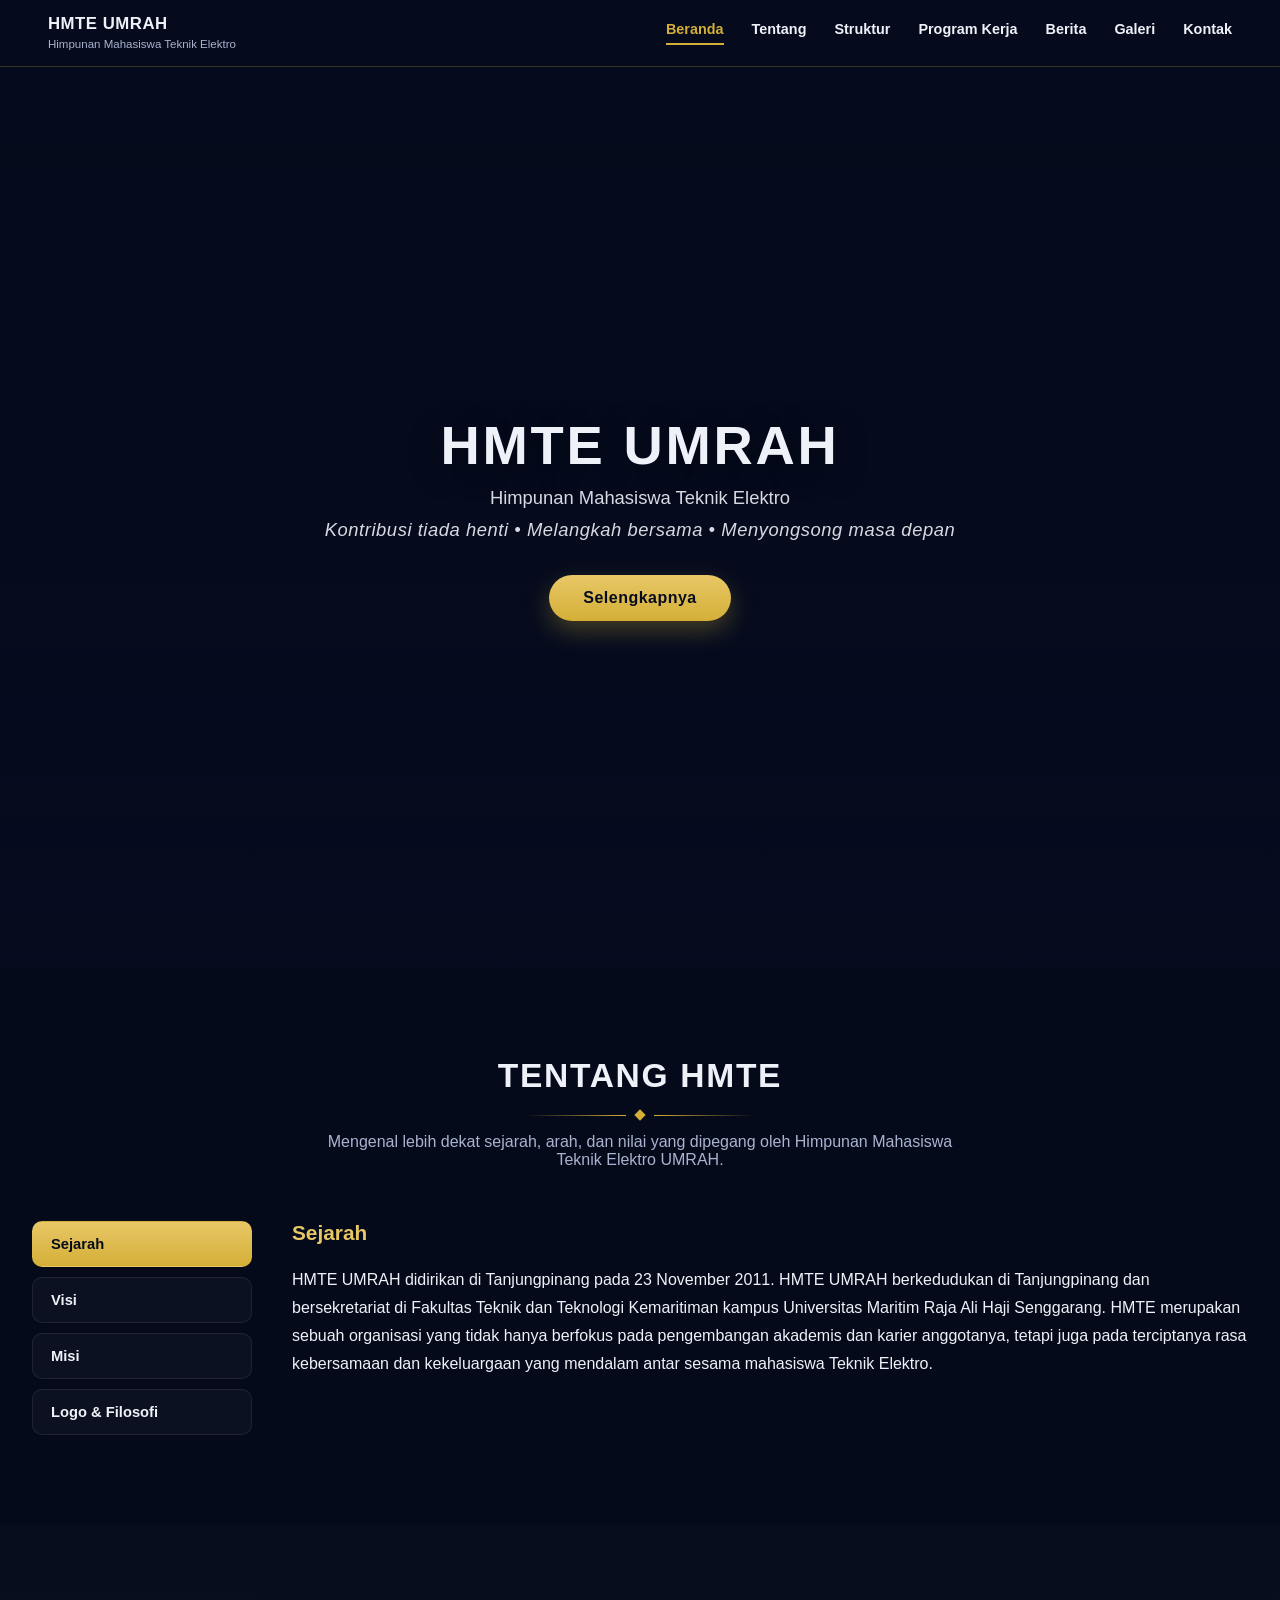
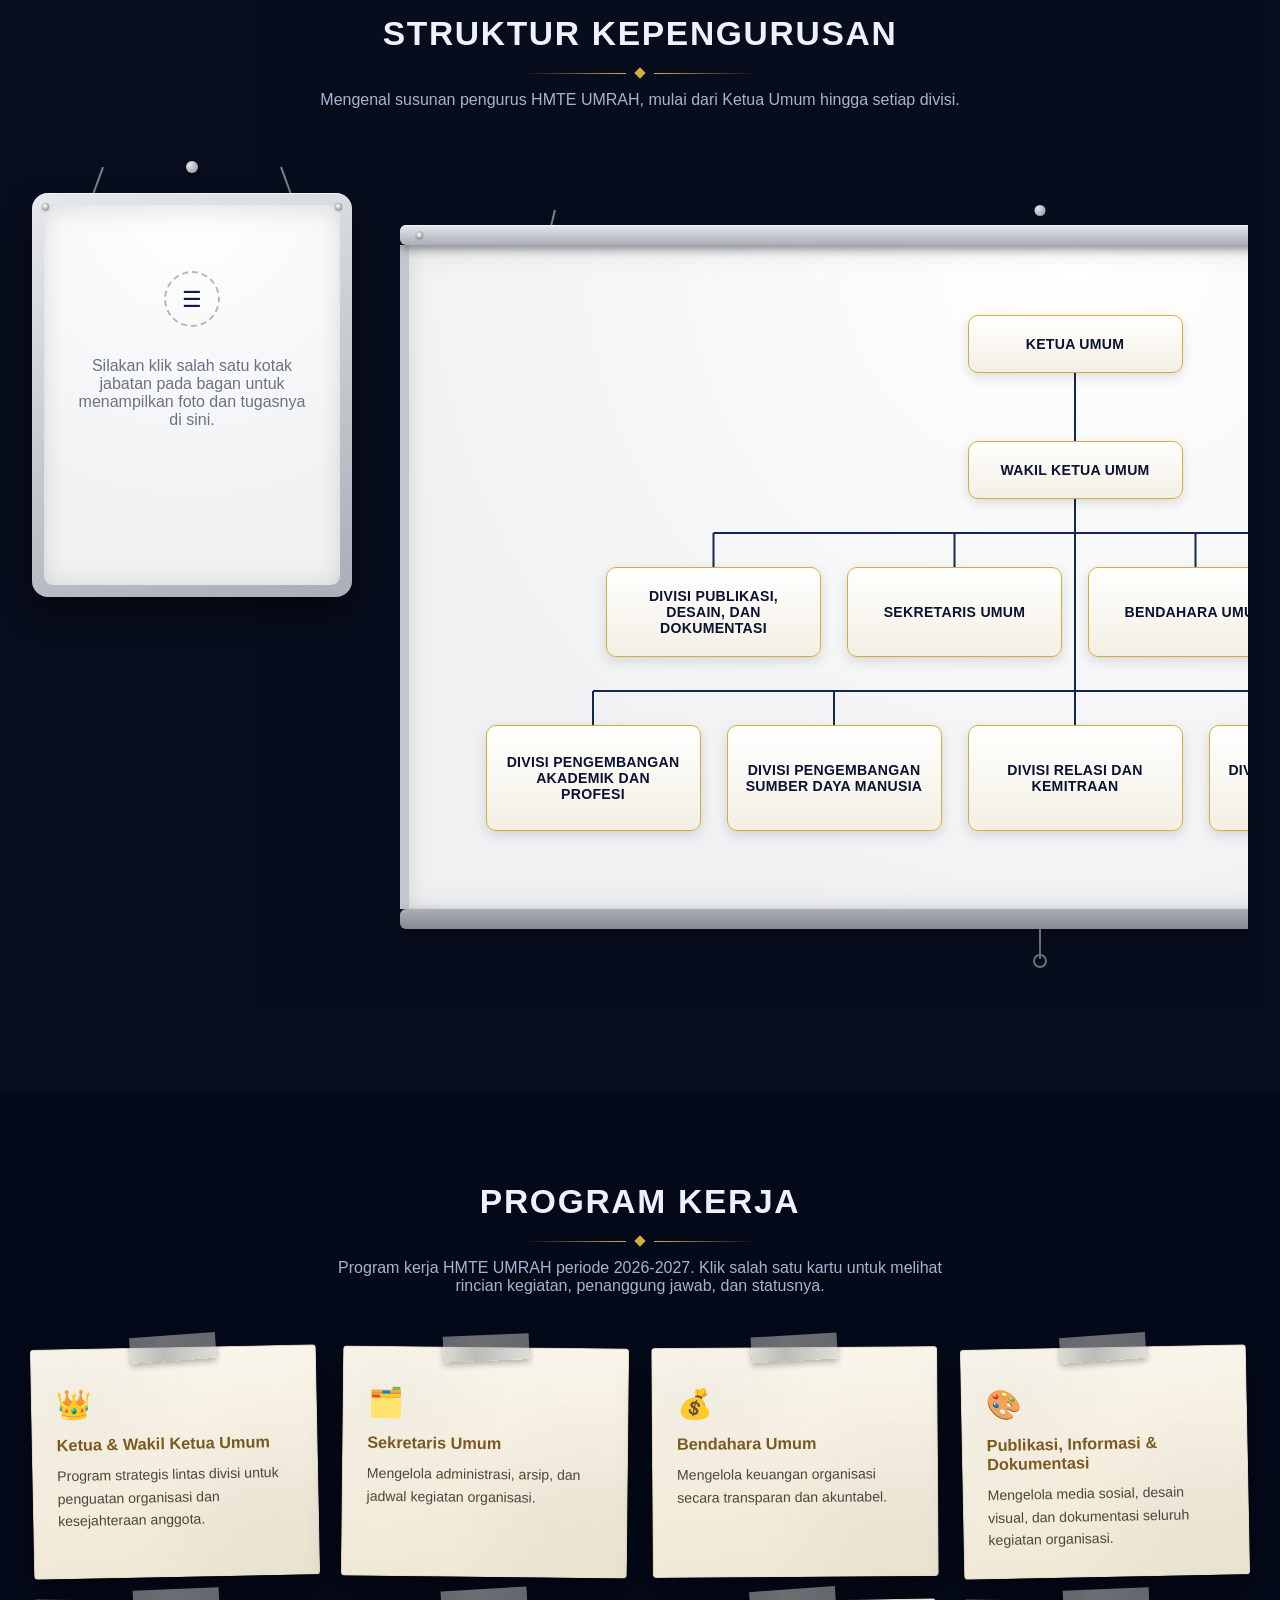
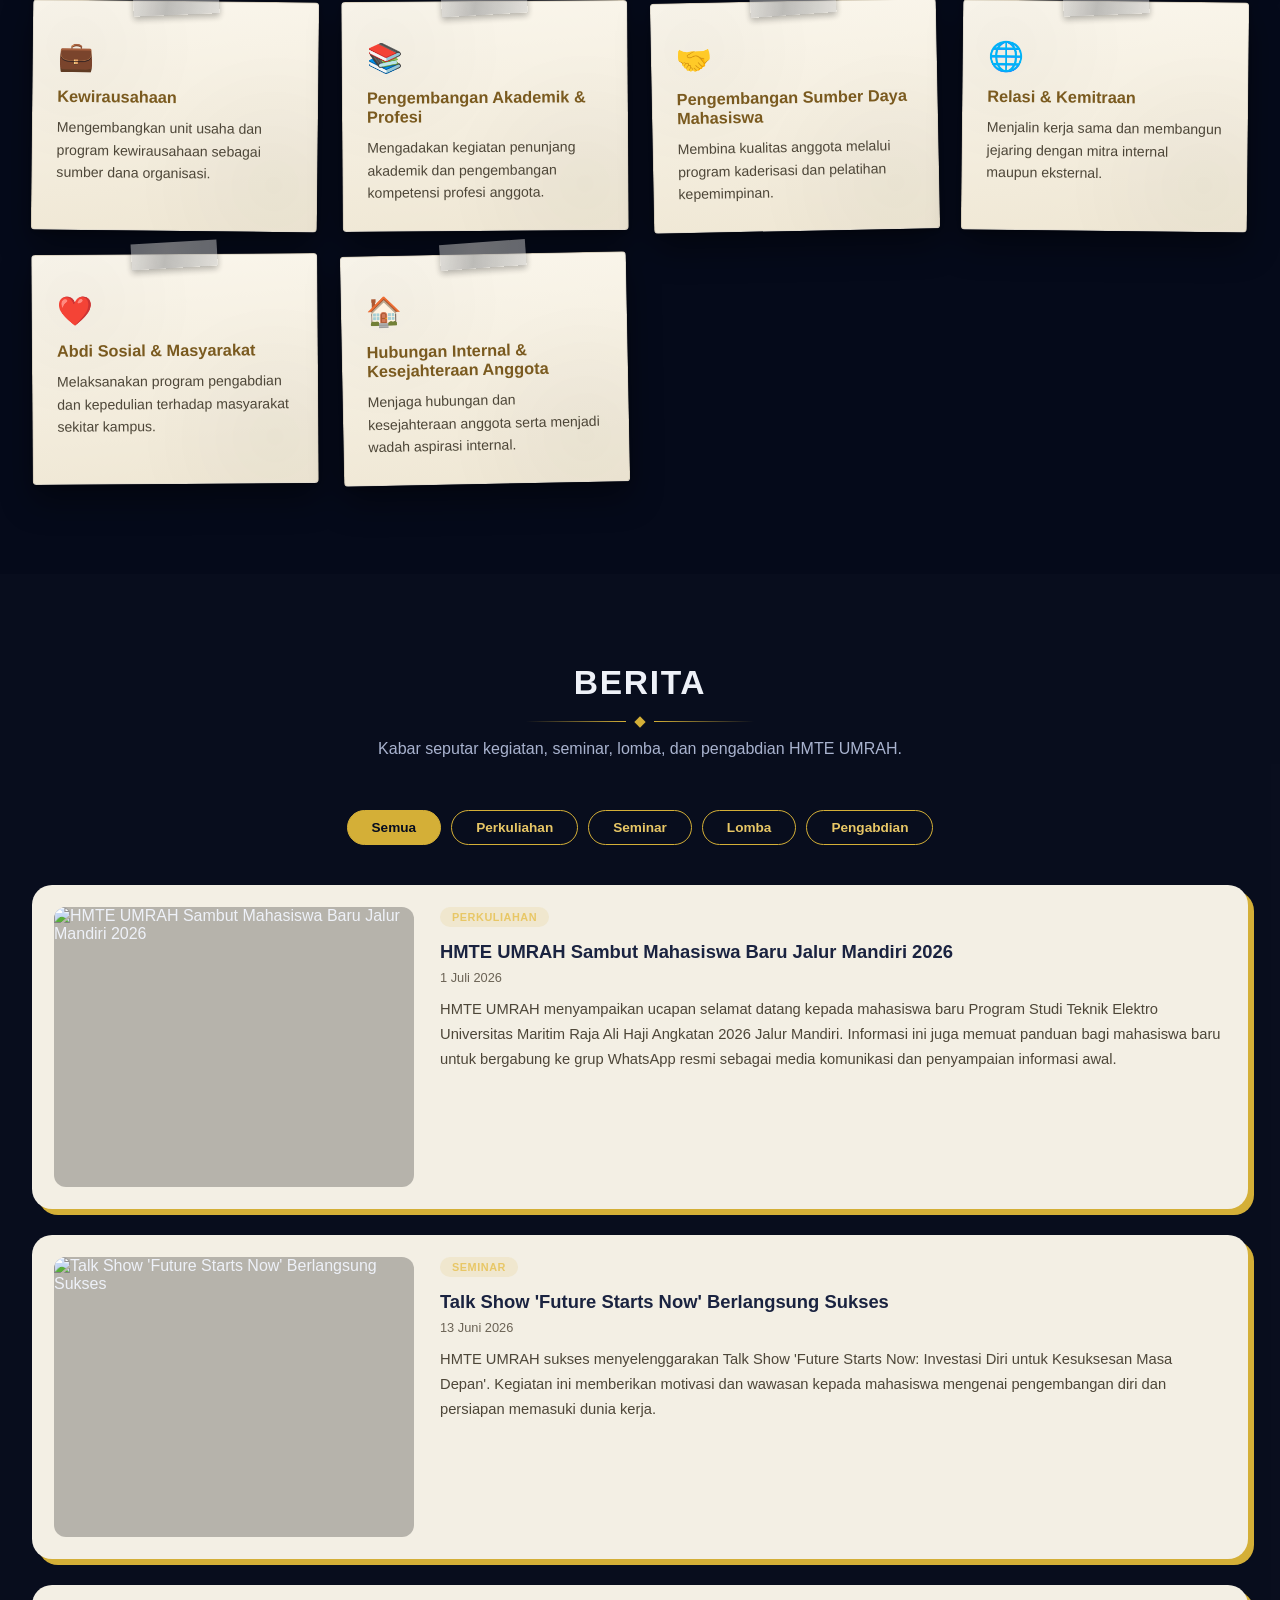
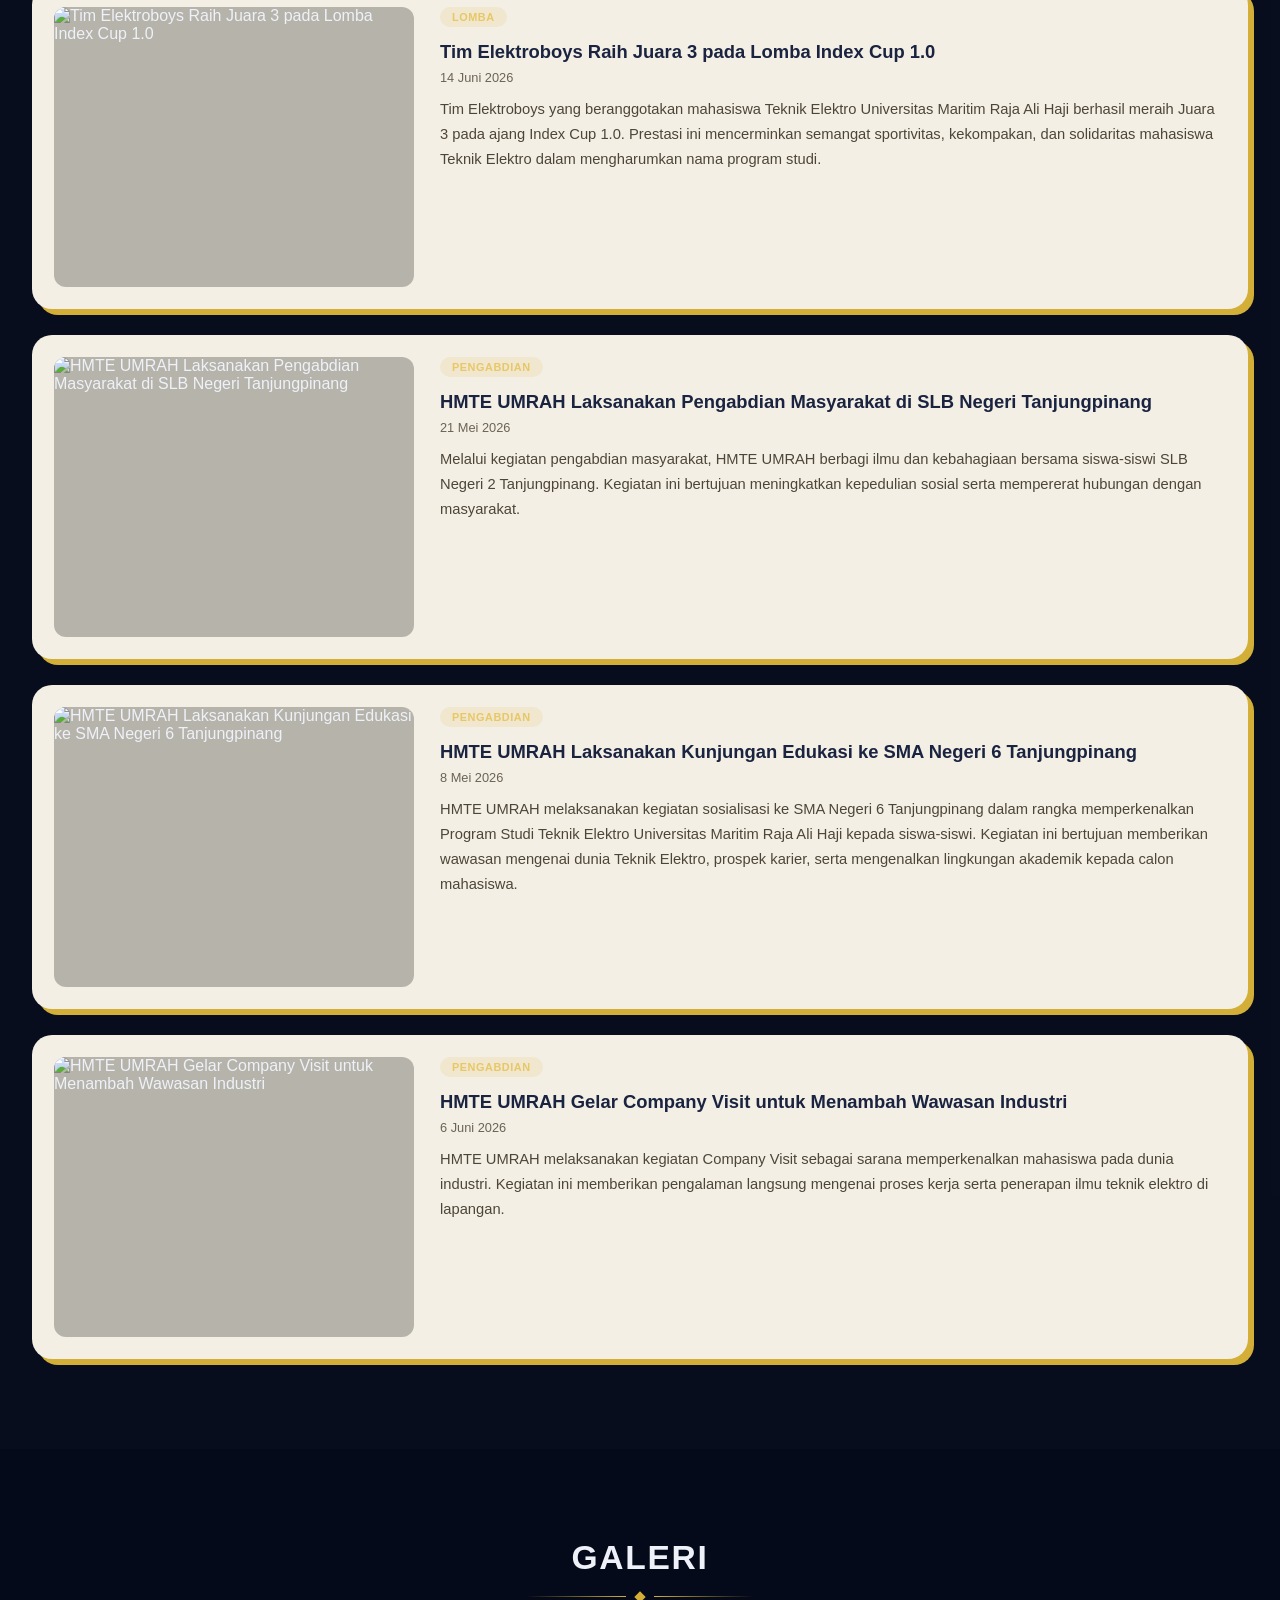
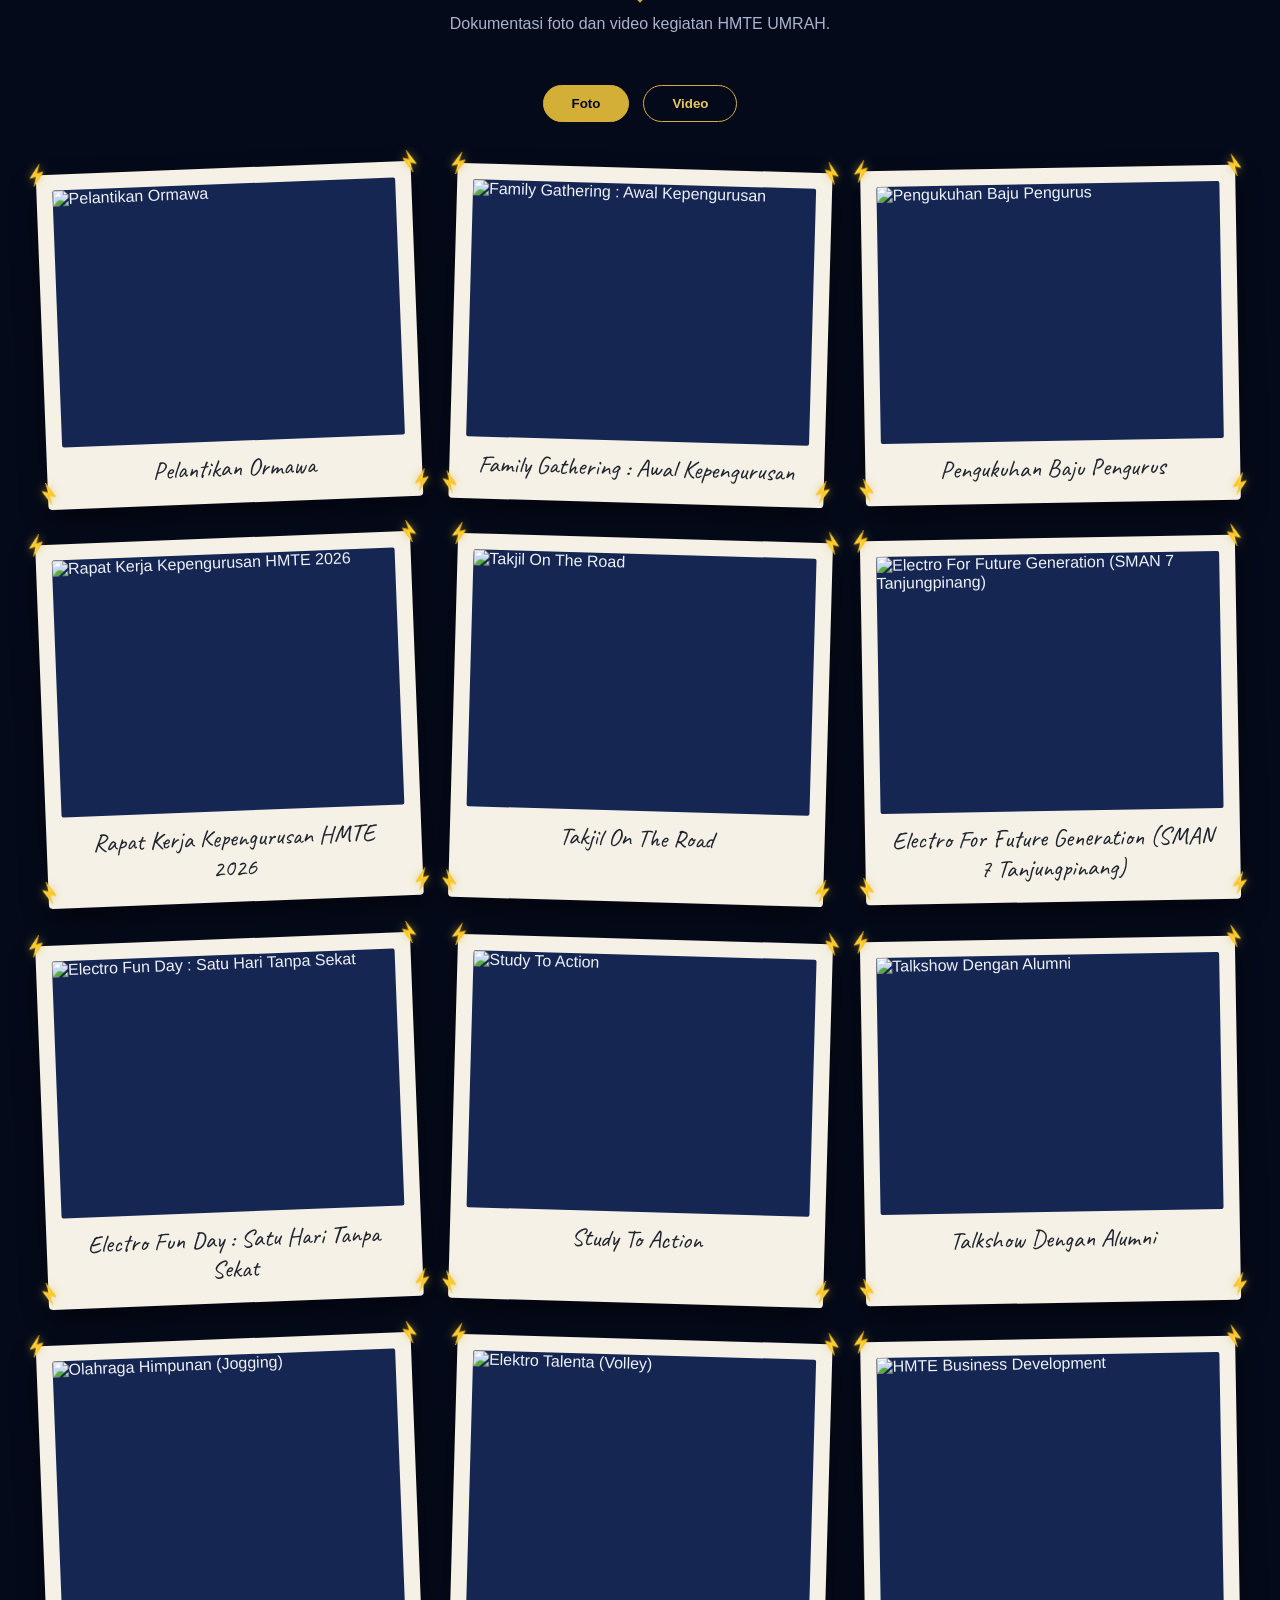
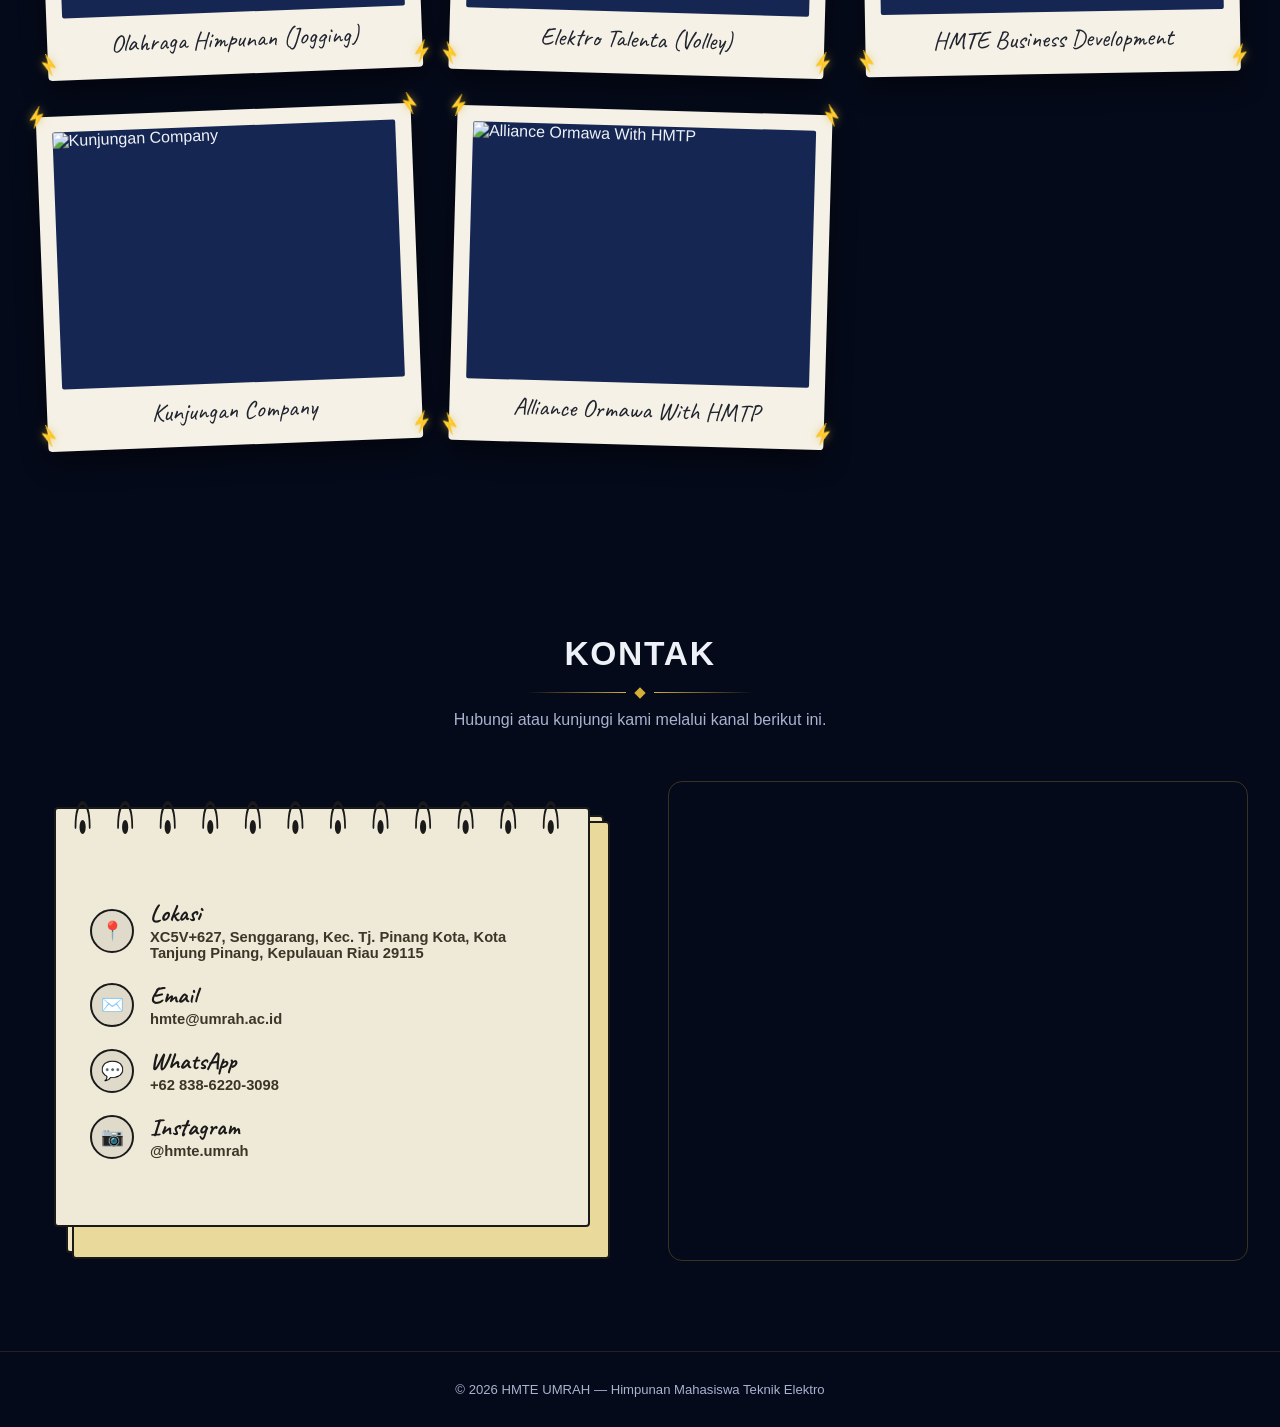
==== index.html @ a3fe3b5e "Rename Index.html to index.html" ====
<!DOCTYPE html>
<html lang="id">
<head>
<meta charset="UTF-8">
<meta name="viewport" content="width=device-width, initial-scale=1.0">
<title>HMTE UMRAH - Himpunan Mahasiswa Teknik Elektro</title>
<link rel="preconnect" href="https://fonts.googleapis.com">
<link rel="preconnect" href="https://fonts.gstatic.com" crossorigin>
<link href="https://fonts.googleapis.com/css2?family=Caveat:wght@600;700&display=swap" rel="stylesheet">
<style>
:root{
  --navy-950:#060c1f;
  --navy-900:#0a1330;
  --navy-800:#0f1c40;
  --navy-700:#152652;
  --gold-500:#d4af37;
  --gold-400:#e8c766;
  --gold-100:#fbf1d6;
  --text-light:#eef1f8;
  --text-muted:#a9b3cf;
  --radius:10px;
  font-size:16px;
}
*{box-sizing:border-box;}
html{ scroll-behavior:smooth; }
html,body{
  margin:0; padding:0;
  background: radial-gradient(1200px 700px at 50% -10%, #0d1840 0%, var(--navy-950) 55%, #050a1a 100%);
  color:var(--text-light);
  font-family:"Segoe UI", Roboto, "Helvetica Neue", Arial, sans-serif;
  position:relative;
}
body::before{
  content:"";
  position:fixed;
  inset:0;
  background-image:url('logo.jpg');
  background-repeat:no-repeat;
  background-position:center;
  background-size:75vmin 75vmin;
  opacity:.06;
  z-index:0;
  pointer-events:none;
}
body > *{ position:relative; z-index:1; }
.navbar{ z-index:100; }
.modal-overlay{ z-index:200; }
a{ text-decoration:none; color:inherit; }
img{ max-width:100%; display:block; }
ul{ margin:0; }

/* ============ NAVBAR ============ */
.navbar{
  display:flex; align-items:center; justify-content:space-between;
  padding:14px 48px;
  border-bottom:1px solid rgba(212,175,55,.25);
  background:rgba(6,12,31,.7);
  backdrop-filter:blur(6px);
  position:sticky; top:0; z-index:100;
}
.navbar-brand{ display:flex; align-items:center; gap:12px; }
.navbar-logo{ width:42px; height:42px; border-radius:50%; object-fit:cover; }
.navbar-title h1{ margin:0; font-size:1.05rem; letter-spacing:.03em; }
.navbar-title span{ font-size:.72rem; color:var(--text-muted); }
.navbar-menu{ display:flex; gap:28px; flex-wrap:wrap; }
.navbar-menu a{
  color:var(--text-light); font-weight:600; font-size:.9rem;
  padding-bottom:6px; border-bottom:2px solid transparent;
  transition:color .2s ease, border-color .2s ease;
}
.navbar-menu a:hover{ color:var(--gold-400); }
.navbar-menu a.active{ color:var(--gold-500); border-color:var(--gold-500); }
.navbar-toggle{ display:none; background:none; border:none; color:var(--gold-400); font-size:1.6rem; cursor:pointer; }

/* ============ SECTION SHELL ============ */
.section{ padding:90px 32px; max-width:1300px; margin:0 auto; }
.section.alt-bg{ background:rgba(255,255,255,.015); max-width:none; }
.section.alt-bg > *{ max-width:1300px; margin-left:auto; margin-right:auto; }
#struktur.section.alt-bg > *{ max-width:1600px; }
.section-heading{ text-align:center; margin-bottom:52px; }
.section-heading h2{ margin:0; font-size:2.1rem; letter-spacing:.05em; font-weight:800; }
.section-heading .divider{ display:flex; align-items:center; justify-content:center; gap:10px; margin:16px 0 14px; }
.section-heading .divider span{ width:100px; height:1px; background:linear-gradient(to right, transparent, var(--gold-500)); }
.section-heading .divider span:last-child{ background:linear-gradient(to left, transparent, var(--gold-500)); }
.section-heading .divider i{ width:8px; height:8px; background:var(--gold-500); transform:rotate(45deg); display:inline-block; }
.section-heading p{ color:var(--text-muted); max-width:640px; margin:0 auto; }

.btn-gold{
  display:inline-block;
  background:linear-gradient(180deg, var(--gold-400), var(--gold-500));
  color:var(--navy-950);
  font-weight:800;
  padding:14px 34px;
  border-radius:999px;
  letter-spacing:.03em;
  box-shadow:0 10px 24px rgba(212,175,55,.3);
  transition:transform .2s ease, box-shadow .2s ease;
  border:none;
  cursor:pointer;
}
.btn-gold:hover{ transform:translateY(-3px); box-shadow:0 14px 30px rgba(212,175,55,.42); }

.btn-outline{
  display:inline-block;
  border:1.5px solid var(--gold-500);
  color:var(--gold-400);
  font-weight:700;
  padding:12px 30px;
  border-radius:999px;
  transition:background .2s ease, color .2s ease;
}
.btn-outline:hover{ background:var(--gold-500); color:var(--navy-950); }

/* ============ HERO ============ */
.hero{
  position:relative;
  height:100vh;
  min-height:560px;
  display:flex; align-items:center; justify-content:center;
  overflow:hidden;
}
.hero-slides{ position:absolute; inset:0; }
.hero-slide{
  position:absolute; inset:0;
  background-size:cover; background-position:center;
  opacity:0;
  transition:opacity 1.6s ease;
}
.hero-slide.active{ opacity:1; }
.hero-overlay{
  position:absolute; inset:0;
  background:linear-gradient(180deg, rgba(6,12,31,.55) 0%, rgba(6,12,31,.75) 55%, var(--navy-950) 100%);
}
.hero-content{ position:relative; z-index:2; text-align:center; padding:0 20px; }
.hero-logo{
  width:170px; height:170px; border-radius:50%;
  margin:0 auto 22px;
  border:4px solid var(--gold-500);
  box-shadow:0 0 0 8px rgba(212,175,55,.15);
  object-fit:cover;
  background:var(--navy-800);
}
.hero-content h1{
  font-size:3.4rem; margin:0 0 10px; letter-spacing:.05em; font-weight:900;
  text-shadow:0 6px 30px rgba(0,0,0,.5);
}
.hero-content p{
  font-size:1.15rem; color:var(--text-light); margin:0 0 10px; opacity:.9;
}
.hero-slogan{
  font-size:.98rem;
  font-style:italic;
  color:var(--gold-400);
  letter-spacing:.03em;
  margin:0 0 34px !important;
  opacity:.95;
}

/* ============ TENTANG (tabs) ============ */
.tentang-wrap{ display:grid; grid-template-columns:220px 1fr; gap:40px; }
.tab-buttons{ display:flex; flex-direction:column; gap:10px; }
.tab-btn{
  text-align:left;
  background:rgba(255,255,255,.03);
  border:1px solid rgba(255,255,255,.08);
  color:var(--text-light);
  padding:14px 18px;
  border-radius:10px;
  font-weight:700;
  font-size:.92rem;
  cursor:pointer;
  transition:all .2s ease;
}
.tab-btn:hover{ border-color:rgba(212,175,55,.4); }
.tab-btn.active{
  background:linear-gradient(180deg, var(--gold-400), var(--gold-500));
  color:var(--navy-950);
  border-color:transparent;
}
.tab-panel{ display:none; animation:fadeIn .4s ease; }
.tab-panel.active{ display:block; }
@keyframes fadeIn{ from{opacity:0; transform:translateY(8px);} to{opacity:1; transform:translateY(0);} }
.tab-panel h3{ margin-top:0; color:var(--gold-400); font-size:1.3rem; }
.tab-panel p{ color:var(--text-light); line-height:1.75; }
.tab-panel ul{ padding-left:20px; color:var(--text-light); line-height:1.9; }
.logo-filosofi{ display:flex; gap:26px; align-items:center; flex-wrap:wrap; }
.logo-filosofi img{ width:130px; height:130px; border-radius:50%; border:3px solid var(--gold-500); object-fit:cover; background:var(--navy-800); }

/* ============ STRUKTUR PREVIEW ============ */
.struktur-preview{
  display:flex; flex-direction:column; align-items:center; gap:26px;
}
.mini-chart{ display:flex; flex-direction:column; align-items:center; gap:0; }
.mini-box{
  background:linear-gradient(180deg, var(--navy-700), var(--navy-800));
  border:1.5px solid var(--gold-500);
  border-radius:10px;
  padding:16px 30px;
  font-weight:700;
  font-size:.95rem;
  text-align:center;
}
.mini-line{ width:2px; height:30px; background:var(--gold-500); }
.mini-more{
  margin-top:14px;
  color:var(--text-muted);
  font-size:.88rem;
  border:1px dashed rgba(212,175,55,.4);
  border-radius:999px;
  padding:8px 20px;
}

/* ============ PROGRAM KERJA ============ */
.program-grid{
  display:grid;
  grid-template-columns:repeat(auto-fit, minmax(260px, 1fr));
  gap:24px;
}
.program-card{
  position:relative;
  background:
    radial-gradient(circle at 15% 20%, rgba(0,0,0,.025) 0%, transparent 40%),
    radial-gradient(circle at 85% 80%, rgba(0,0,0,.03) 0%, transparent 45%),
    linear-gradient(175deg, #faf6ec, #efe7d4);
  border:1px solid rgba(60,45,20,.12);
  border-radius:4px;
  padding:38px 24px 26px;
  cursor:pointer;
  box-shadow:0 16px 32px rgba(0,0,0,.4), 0 2px 6px rgba(0,0,0,.25);
  transition:transform .25s ease, box-shadow .25s ease;
}
.program-card:nth-child(3n+1){ transform:rotate(-1.1deg); }
.program-card:nth-child(3n+2){ transform:rotate(.6deg); }
.program-card:nth-child(3n){ transform:rotate(-.4deg); }
.program-card::before{
  content:"";
  position:absolute; top:-13px; left:50%;
  width:86px; height:26px;
  transform:translateX(-50%) rotate(-3deg);
  background:linear-gradient(100deg, rgba(200,200,200,.55), rgba(160,160,160,.75) 40%, rgba(200,200,200,.55));
  box-shadow:0 3px 6px rgba(0,0,0,.3);
  opacity:.9;
}
.program-card:hover{
  transform:translateY(-6px) rotate(0deg);
  box-shadow:0 22px 42px rgba(0,0,0,.5), 0 2px 6px rgba(0,0,0,.3);
}
.program-icon{ font-size:1.8rem; margin-bottom:14px; }
.program-card h3{ margin:0 0 10px; font-size:1.02rem; color:#7a5a1f; }
.program-card p{ margin:0; font-size:.88rem; color:#4d4638; line-height:1.6; }

/* ============ MODAL PROGRAM KERJA ============ */
.modal-overlay{
  display:none;
  position:fixed; inset:0; z-index:200;
  background:rgba(5,9,22,.75);
  backdrop-filter:blur(3px);
  align-items:center; justify-content:center;
  padding:24px;
}
.modal-overlay.open{ display:flex; }
.modal-box{
  position:relative;
  background:linear-gradient(180deg, var(--navy-800), var(--navy-900));
  border:1px solid rgba(212,175,55,.4);
  border-radius:18px;
  padding:34px 30px;
  max-width:720px;
  width:100%;
  max-height:82vh;
  overflow-y:auto;
  box-shadow:0 20px 60px rgba(0,0,0,.55);
  animation:fadeIn .3s ease;
}
.modal-close{
  position:absolute; top:18px; right:18px;
  background:rgba(255,255,255,.06);
  border:none; color:var(--text-light);
  width:34px; height:34px; border-radius:50%;
  font-size:1rem; cursor:pointer;
  transition:background .2s ease, color .2s ease;
}
.modal-close:hover{ background:var(--gold-500); color:var(--navy-950); }
.modal-box h3{ margin:0 26px 8px 0; font-size:1.4rem; color:var(--gold-400); }
.modal-subtitle{ color:var(--text-muted); margin:0 0 24px; font-size:.92rem; }
.proker-list{ display:flex; flex-direction:column; gap:16px; }
.proker-item{
  background:rgba(255,255,255,.03);
  border:1px solid rgba(255,255,255,.08);
  border-radius:12px;
  padding:18px 20px;
}
.proker-item-head{
  display:flex; align-items:flex-start; justify-content:space-between; gap:12px;
  margin-bottom:8px;
}
.proker-item-head h4{ margin:0; font-size:1rem; color:var(--text-light); }
.status-badge{
  flex-shrink:0;
  font-size:.7rem; font-weight:800; text-transform:uppercase; letter-spacing:.05em;
  padding:5px 12px; border-radius:999px; white-space:nowrap;
}
.status-berjalan{ background:rgba(80,200,120,.15); color:#7be3a0; border:1px solid rgba(80,200,120,.4); }
.status-comingsoon{ background:rgba(212,175,55,.15); color:var(--gold-400); border:1px solid rgba(212,175,55,.4); }
.proker-pj{ margin:0 0 6px; font-size:.86rem; color:var(--gold-400); font-weight:600; }
.proker-tujuan{ margin:0 0 6px; font-size:.86rem; color:var(--text-muted); line-height:1.55; }
.proker-waktu{ margin:0; font-size:.78rem; color:var(--text-muted); opacity:.8; }

/* ============ EMPTY STATE ============ */
.empty-state{
  display:flex; flex-direction:column; align-items:center; gap:14px;
  text-align:center;
  padding:60px 20px;
  border:1px dashed rgba(212,175,55,.3);
  border-radius:16px;
  color:var(--text-muted);
  max-width:520px;
  margin:0 auto;
}
.empty-state .empty-icon{
  width:60px; height:60px; border-radius:50%;
  border:2px dashed rgba(212,175,55,.45);
  display:flex; align-items:center; justify-content:center;
  font-size:1.5rem; color:var(--gold-400);
}
.empty-state strong{ color:var(--text-light); font-size:1rem; }

/* ============ BERITA (feed) ============ */
.berita-tabs{
  display:flex; flex-wrap:wrap; justify-content:center; gap:10px;
  margin-bottom:40px;
}
.berita-tab-btn{
  background:transparent; border:1.5px solid var(--gold-500);
  color:var(--gold-400); padding:9px 24px; border-radius:999px;
  font-weight:700; font-size:.85rem; cursor:pointer; transition:all .2s ease;
}
.berita-tab-btn.active{ background:var(--gold-500); color:var(--navy-950); }

.berita-feed{
  display:flex; flex-direction:column; gap:26px;
  max-width:920px; margin:0 auto;
}
.berita-item{
  display:flex; gap:26px;
  background:#f3efe4;
  border:none;
  border-radius:20px;
  padding:22px;
  box-shadow:6px 6px 0 var(--gold-500);
  transition:transform .2s ease, box-shadow .2s ease;
}
.berita-item:hover{ transform:translate(-2px,-2px); box-shadow:8px 8px 0 var(--gold-500); }
.berita-item-photo{
  flex:0 0 360px;
  height:280px;
  border-radius:12px;
  overflow:hidden;
  background:rgba(0,0,0,.25);
  display:flex; align-items:center; justify-content:center;
}
.berita-item-photo img{
  width:100%; height:100%;
  object-fit:contain;
  display:block;
}
.berita-item-body{ flex:1; min-width:0; display:flex; flex-direction:column; }
.berita-kategori{
  display:inline-block; align-self:flex-start;
  font-size:.68rem; font-weight:800; text-transform:uppercase; letter-spacing:.05em;
  color:var(--gold-400); background:rgba(212,175,55,.12); padding:4px 12px; border-radius:999px; margin-bottom:12px;
}
.berita-item-body h3{ margin:0 0 6px; font-size:1.15rem; color:#1a2340; line-height:1.4; }
.berita-tanggal{ display:block; font-size:.8rem; color:#6b6355; margin-bottom:12px; }
.berita-item-body p{ margin:0; font-size:.92rem; color:#4d4638; line-height:1.7; }
.berita-empty{ max-width:520px; margin:0 auto; }

@media (max-width: 760px){
  .berita-item{ flex-direction:column; }
  .berita-item-photo{ flex:none; width:100%; height:220px; }
}

/* ============ GALERI TABS ============ */
.galeri-tabs{ display:flex; justify-content:center; gap:14px; margin-bottom:36px; }
.galeri-tab-btn{
  background:transparent; border:1.5px solid var(--gold-500);
  color:var(--gold-400); padding:10px 28px; border-radius:999px;
  font-weight:700; cursor:pointer; transition:all .2s ease;
}
.galeri-tab-btn.active{ background:var(--gold-500); color:var(--navy-950); }
.galeri-panel{ display:none; }
.galeri-panel.active{ display:block; }

/* ============ GALERI POLAROID ============ */
.polaroid-grid{
  display:grid;
  grid-template-columns:repeat(auto-fill, minmax(280px, 1fr));
  gap:36px;
  padding:10px;
}
.polaroid{
  position:relative;
  background:#f5f1e6;
  padding:16px 16px 0;
  border-radius:4px;
  box-shadow:0 12px 26px rgba(0,0,0,.45);
  transition:transform .25s ease, box-shadow .25s ease;
}
.polaroid:nth-child(3n+1){ transform:rotate(-2.2deg); }
.polaroid:nth-child(3n+2){ transform:rotate(1.6deg); }
.polaroid:nth-child(3n){ transform:rotate(-1deg); }
.polaroid:hover{ transform:rotate(0deg) translateY(-6px) scale(1.03); box-shadow:0 18px 34px rgba(0,0,0,.55); z-index:5; }
.polaroid-photo{
  width:100%;
  aspect-ratio:4 / 3;
  background:var(--navy-700);
  overflow:hidden;
  border-radius:2px;
}
.polaroid-photo img{ width:100%; height:100%; object-fit:cover; display:block; }
.polaroid-caption{
  font-family:'Caveat', cursive;
  font-size:1.55rem;
  text-align:center;
  color:#20242f;
  padding:12px 6px 20px;
  line-height:1.2;
}
.bolt-corner{
  position:absolute;
  font-size:1.1rem;
  color:var(--gold-500);
  filter:drop-shadow(0 0 4px rgba(212,175,55,.6));
  pointer-events:none;
}
.bolt-tl{ top:-10px; left:-10px; transform:rotate(-15deg); }
.bolt-tr{ top:-10px; right:-10px; transform:rotate(15deg) scaleX(-1); }
.bolt-bl{ bottom:6px; left:-10px; transform:rotate(15deg) scaleY(-1); }
.bolt-br{ bottom:6px; right:-10px; transform:rotate(-15deg) scale(-1); }

/* ============ KONTAK ============ */
.kontak-grid{ display:grid; grid-template-columns:1fr 1fr; gap:56px; align-items:stretch; }

/* --- notepad note (kertas spiral) --- */
.notepad-wrap{ position:relative; padding:26px 22px 34px; }
.notepad-back{
  position:absolute;
  border:2.5px solid #1a1a1a;
  border-radius:4px;
  background:#e9d99b;
  z-index:1;
}
.notepad-back.b1{ top:34px; left:34px; right:8px; bottom:8px; background:#f1e6bd; }
.notepad-back.b2{ top:40px; left:40px; right:2px; bottom:2px; background:#e9d99b; }
.notepad-page{
  position:relative;
  z-index:2;
  background:#efe9d8;
  border:2.5px solid #1a1a1a;
  border-radius:4px;
  padding:56px 34px 30px;
  min-height:420px;
  display:flex; flex-direction:column; justify-content:center;
  overflow:visible;
}
.notepad-rings{
  position:absolute;
  top:-40px; left:0;
  width:100%; height:84px;
  overflow:visible;
  z-index:3;
}
.notepad-content{ display:flex; flex-direction:column; gap:22px; }
.notepad-item{
  display:flex; align-items:center; gap:16px;
  text-decoration:none;
}
.notepad-icon{
  width:44px; height:44px; border-radius:50%; flex-shrink:0;
  background:rgba(26,26,26,.07);
  border:2px solid #1a1a1a;
  display:flex; align-items:center; justify-content:center;
  font-size:1.15rem;
}
.notepad-item strong{
  display:block;
  font-family:'Caveat', cursive;
  font-size:1.5rem; font-weight:700;
  color:#1a1a1a; line-height:1;
  margin-bottom:4px;
}
.notepad-item span{
  display:block;
  font-size:.92rem; font-weight:600;
  color:#3a3628;
}
.notepad-item.is-link:hover span{ text-decoration:underline; }

.kontak-map{ border-radius:14px; overflow:hidden; border:1px solid rgba(212,175,55,.25); min-height:280px; }
.kontak-map iframe{ width:100%; height:100%; min-height:280px; border:0; filter:grayscale(.25) contrast(1.05); }

/* ============ FOOTER ============ */
.footer{
  text-align:center; padding:30px 20px;
  color:var(--text-muted); font-size:.82rem;
  border-top:1px solid rgba(212,175,55,.15);
}

/* ============ STRUKTUR LENGKAP (embed) ============ */
.struktur-wrapper{
  display:grid;
  grid-template-columns:320px 1fr;
  gap:28px;
  align-items:start;
}
.profile-panel{
  position:sticky;
  top:96px;
  background:linear-gradient(180deg, var(--navy-800), var(--navy-900));
  border:1px solid rgba(212,175,55,.35);
  border-radius:16px;
  padding:26px 22px;
  min-height:420px;
  box-shadow:0 0 0 1px rgba(212,175,55,.15), 0 8px 22px rgba(0,0,0,.45);
}
.profile-empty{
  display:flex; flex-direction:column; align-items:center; text-align:center;
  gap:14px; color:var(--text-muted); padding:40px 6px;
}
.profile-empty-icon{
  width:56px; height:56px; border-radius:50%;
  border:2px dashed rgba(212,175,55,.4);
  display:flex; align-items:center; justify-content:center;
  font-size:1.4rem; color:var(--gold-400);
}
.profile-content{ position:relative; animation:fadeIn .35s ease; }
.profile-close{
  position:absolute; top:-10px; right:-6px;
  background:transparent; border:none; color:var(--text-muted);
  font-size:1.1rem; cursor:pointer; transition:color .2s ease;
}
.profile-close:hover{ color:var(--gold-400); }
.profile-photo-wrap{
  width:150px; height:150px; margin:0 auto 18px; border-radius:50%;
  overflow:hidden; border:3px solid var(--gold-500);
  box-shadow:0 0 0 5px rgba(212,175,55,.12); background:var(--navy-700);
}
.profile-photo-wrap img{ width:100%; height:100%; object-fit:cover; display:block; }
.profile-content h3{ text-align:center; margin:0 0 4px; font-size:1.2rem; letter-spacing:.02em; }
.profile-jabatan{
  display:block; text-align:center; color:var(--gold-400); font-weight:700;
  font-size:.85rem; letter-spacing:.06em; text-transform:uppercase; margin-bottom:20px;
}
.profile-section{ margin-top:18px; }
.profile-section h4{
  font-size:.82rem; text-transform:uppercase; letter-spacing:.08em; color:var(--gold-500);
  border-bottom:1px solid rgba(212,175,55,.25); padding-bottom:8px; margin:0 0 12px;
}
.profile-section ul{ margin:0; padding-left:18px; color:var(--text-light); font-size:.9rem; line-height:1.6; }
.profile-section ul li{ margin-bottom:6px; }
.kadiv-card{
  display:flex; flex-direction:column; align-items:center; gap:10px;
  background:rgba(212,175,55,.08); border:1px solid rgba(212,175,55,.3);
  border-radius:14px; padding:18px 14px; margin-bottom:22px;
}
.kadiv-card img{
  width:96px; height:96px; border-radius:50%; object-fit:cover;
  border:3px solid var(--gold-500); background:var(--navy-700);
  box-shadow:0 0 0 4px rgba(212,175,55,.12);
}
.kadiv-card span{ font-weight:700; font-size:.95rem; text-align:center; }
.anggota-list{
  list-style:none; padding:0; margin:0; display:grid;
  grid-template-columns:repeat(2, 1fr); gap:14px;
}
.anggota-list li{
  display:flex; flex-direction:column; align-items:center; gap:8px;
  background:rgba(255,255,255,.04); border:1px solid rgba(255,255,255,.08);
  border-radius:12px; padding:14px 8px; text-align:center;
  transition:border-color .2s ease, background .2s ease;
}
.anggota-list li:hover{ border-color:rgba(212,175,55,.4); background:rgba(212,175,55,.06); }
.anggota-list img{
  width:72px; height:72px; border-radius:50%; object-fit:cover;
  border:2px solid var(--gold-500); background:var(--navy-700);
}
.anggota-list span{ font-size:.82rem; font-weight:600; line-height:1.3; }
.chart-panel{ background:rgba(255,255,255,.015); border-radius:16px; padding:30px 20px 46px; overflow-x:auto; }
.org-chart{ position:relative; min-width:1280px; display:flex; flex-direction:column; align-items:center; }
#connectorSvg{ position:absolute; top:0; left:0; width:100%; height:100%; pointer-events:none; z-index:0; }
.org-level{ position:relative; z-index:1; display:flex; justify-content:center; gap:26px; width:100%; margin:34px 0; flex-wrap:nowrap; }
.org-box{
  background:linear-gradient(180deg, var(--navy-700), var(--navy-800));
  border:1.5px solid var(--gold-500); border-radius:var(--radius);
  color:var(--text-light); font-weight:700; font-size:.88rem; letter-spacing:.02em;
  text-align:center; padding:20px 16px; width:215px; flex:0 0 215px;
  display:flex; align-items:center; justify-content:center; cursor:pointer; user-select:none;
  transition:background .25s ease, color .25s ease, transform .18s ease, box-shadow .25s ease, border-color .25s ease;
  box-shadow:0 4px 14px rgba(0,0,0,.35);
}
.org-box:hover{
  background:linear-gradient(180deg, var(--gold-400), var(--gold-500));
  color:var(--navy-950); border-color:var(--gold-100);
  transform:translateY(-3px); box-shadow:0 10px 24px rgba(212,175,55,.35);
}
.org-box.active{
  background:linear-gradient(180deg, var(--gold-500), var(--gold-400));
  color:var(--navy-950); border-color:var(--gold-100);
  box-shadow:0 0 0 4px rgba(212,175,55,.2), 0 10px 24px rgba(212,175,55,.4);
}
.org-box:focus-visible{ outline:3px solid var(--gold-100); outline-offset:2px; }

/* ============ PAPAN PUTIH (LAYAR PROYEKTOR) - BAGAN STRUKTUR ============ */
.chart-panel.screen-board{
  background:transparent;
  border-radius:0;
  padding:44px 20px 74px;
  overflow-x:auto; overflow-y:visible;
  box-shadow:none;
  display:flex;
  flex-direction:column;
  align-items:center;
}
.screen-hanger{
  position:relative;
  height:20px;
  min-width:1280px;
  margin:0 auto;
}
.screen-hanger .hanger-pin{
  position:absolute; top:0; left:50%; transform:translateX(-50%);
  width:11px; height:11px; border-radius:50%;
  background:radial-gradient(circle at 30% 30%, #e4e7ec, #8b909a);
  box-shadow:0 2px 5px rgba(0,0,0,.45);
  z-index:2;
}
.screen-hanger .hanger-string{
  position:absolute; top:5px; width:1.5px; height:20px;
  background:#7b8089;
  transform-origin:top;
}
.screen-hanger .string-left{ left:12%; transform:rotate(14deg); }
.screen-hanger .string-right{ right:12%; transform:rotate(-14deg); }
.screen-frame-top{
  position:relative;
  height:20px; min-width:1280px;
  margin:0 auto;
  background:linear-gradient(180deg,#e6e8ec,#a9aeb7);
  border-radius:6px;
  box-shadow:0 4px 10px rgba(0,0,0,.4), inset 0 1px 0 rgba(255,255,255,.6);
}
.screen-frame-top::before, .screen-frame-top::after{
  content:"";
  position:absolute; top:50%; transform:translateY(-50%);
  width:7px; height:7px; border-radius:50%;
  background:radial-gradient(circle at 35% 35%, #fff, #9096a0);
  box-shadow:inset 0 0 2px rgba(0,0,0,.4), 0 1px 2px rgba(0,0,0,.3);
}
.screen-frame-top::before{ left:16px; }
.screen-frame-top::after{ right:16px; }
.screen-surface{
  min-width:1280px;
  margin:0 auto;
  background:radial-gradient(circle at 50% 0%, #ffffff 0%, #f0f1f3 75%);
  border-left:9px solid #c3c7cd; border-right:9px solid #c3c7cd;
  padding:36px 26px 44px;
  box-shadow:inset 0 10px 22px rgba(0,0,0,.08), inset 0 -10px 22px rgba(0,0,0,.05);
}
.screen-frame-bottom{
  position:relative;
  height:20px; min-width:1280px;
  margin:0 auto;
  background:linear-gradient(180deg,#a9aeb7,#868b93);
  border-radius:6px;
  box-shadow:0 4px 10px rgba(0,0,0,.4);
}
.screen-cord{
  position:absolute; left:50%; top:100%; transform:translateX(-50%);
  width:2px; height:30px; background:#6a6e75;
}
.screen-cord .cord-ring{
  position:absolute; bottom:-9px; left:50%; transform:translateX(-50%);
  width:14px; height:14px; border-radius:50%;
  border:2px solid #6a6e75; background:transparent;
}
.screen-surface .org-box{
  background:linear-gradient(180deg,#ffffff, #f3efe4);
  border:1.5px solid var(--gold-500);
  color:var(--navy-900);
  box-shadow:0 4px 12px rgba(20,25,45,.14);
}
.screen-surface .org-box:hover{
  background:linear-gradient(180deg, var(--gold-400), var(--gold-500));
  color:var(--navy-950);
}
.screen-surface .org-box.active{
  background:linear-gradient(180deg, var(--gold-500), var(--gold-400));
  color:var(--navy-950);
}

/* ============ PAPAN PROFIL (SENADA DENGAN PAPAN BAGAN) - PANEL PROFIL ============ */
.profile-panel.sign-board{
  background:transparent; border:none; box-shadow:none;
  padding:0; min-height:0;
}
.sign-hanger{ position:relative; height:32px; }
.sign-hanger .sign-pin{
  position:absolute; top:0; left:50%; transform:translateX(-50%);
  width:12px; height:12px; border-radius:50%;
  background:radial-gradient(circle at 30% 30%, #e4e7ec, #8b909a);
  box-shadow:0 2px 5px rgba(0,0,0,.5);
  z-index:2;
}
.sign-hanger .sign-string{
  position:absolute; top:6px; width:1.8px; height:28px;
  background:#7b8089;
  transform-origin:top;
}
.sign-hanger .string-left{ left:22%; transform:rotate(20deg); }
.sign-hanger .string-right{ right:22%; transform:rotate(-20deg); }
.sign-frame{
  background:linear-gradient(160deg, #e6e8ec, #a9aeb7);
  border-radius:16px;
  padding:12px;
  box-shadow:0 16px 30px rgba(0,0,0,.5), inset 0 1px 0 rgba(255,255,255,.6);
  position:relative;
}
.sign-frame::before, .sign-frame::after{
  content:"";
  position:absolute; top:10px; width:7px; height:7px; border-radius:50%;
  background:radial-gradient(circle at 35% 35%, #fff, #9096a0);
  box-shadow:inset 0 0 2px rgba(0,0,0,.4), 0 1px 2px rgba(0,0,0,.3);
}
.sign-frame::before{ left:10px; }
.sign-frame::after{ right:10px; }
.sign-frame-inner{
  background:radial-gradient(circle at 50% 0%, #ffffff 0%, #f0f1f3 78%);
  border-radius:9px;
  padding:26px 22px;
  min-height:380px;
  box-shadow:inset 0 10px 22px rgba(0,0,0,.08), inset 0 -10px 22px rgba(0,0,0,.05);
}
.sign-frame-inner .profile-empty{ color:#6b7280; }
.sign-frame-inner .profile-empty-icon{ border-color:rgba(15,28,64,.3); color:var(--navy-800); }
.sign-frame-inner .profile-content h3{ color:var(--navy-900); }
.sign-frame-inner .profile-jabatan{ color:#8a6d1f; }
.sign-frame-inner .profile-section h4{ color:#8a6d1f; border-bottom-color:rgba(15,28,64,.15); }
.sign-frame-inner .profile-section ul{ color:var(--navy-900); }
.sign-frame-inner .profile-close{ color:#8b909a; }
.sign-frame-inner .profile-close:hover{ color:var(--navy-800); }
.sign-frame-inner .kadiv-card{ background:rgba(15,28,64,.04); border-color:rgba(15,28,64,.15); }
.sign-frame-inner .kadiv-card span{ color:var(--navy-900); }
.sign-frame-inner .anggota-list li{ background:rgba(15,28,64,.03); border-color:rgba(15,28,64,.1); }
.sign-frame-inner .anggota-list li:hover{ background:rgba(15,28,64,.06); border-color:rgba(15,28,64,.25); }
.sign-frame-inner .anggota-list span{ color:var(--navy-900); }

@media (max-width: 980px){
  .struktur-wrapper{ grid-template-columns:1fr; }
  .profile-panel{ position:relative; top:0; order:-1; }
}

/* ============ RESPONSIVE ============ */
@media (max-width: 900px){
  .tentang-wrap{ grid-template-columns:1fr; }
  .tab-buttons{ flex-direction:row; flex-wrap:wrap; }
  .kontak-grid{ grid-template-columns:1fr; }
}
@media (max-width: 640px){
  .navbar{ padding:14px 18px; }
  .navbar-menu{
    display:none;
    position:absolute; top:100%; left:0; right:0;
    background:var(--navy-900);
    flex-direction:column; gap:0;
    border-top:1px solid rgba(212,175,55,.2);
  }
  .navbar-menu.open{ display:flex; }
  .navbar-menu a{ padding:14px 22px; border-bottom:1px solid rgba(255,255,255,.05); }
  .navbar-toggle{ display:block; }
  .hero-content h1{ font-size:2.2rem; }
  .section{ padding:60px 20px; }
}
</style>
</head>
<body>

  <!-- NAVBAR -->
  <header class="navbar">
    <div class="navbar-brand">
      <img src="logo.jpg" alt="Logo HMTE UMRAH" class="navbar-logo" onerror="this.style.display='none'">
      <div class="navbar-title">
        <h1>HMTE UMRAH</h1>
        <span>Himpunan Mahasiswa Teknik Elektro</span>
      </div>
    </div>
    <nav class="navbar-menu" id="navbarMenu">
      <a href="#hero" class="active">Beranda</a>
      <a href="#tentang">Tentang</a>
      <a href="#struktur">Struktur</a>
      <a href="#program">Program Kerja</a>
      <a href="#berita">Berita</a>
      <a href="#galeri">Galeri</a>
      <a href="#kontak">Kontak</a>
    </nav>
    <button class="navbar-toggle" id="navbarToggle" aria-label="Menu">&#9776;</button>
  </header>

  <!-- HERO -->
  <section class="hero" id="hero">
    <div class="hero-slides">
      <div class="hero-slide active" style="background-image:url('hero.jpg')"></div>
      <div class="hero-slide" style="background-image:url('hero3.jpg')"></div>
    </div>
    <div class="hero-overlay"></div>
    <div class="hero-content">
      <img src="logo.jpg" alt="Logo HMTE UMRAH" class="hero-logo" onerror="this.style.display='none'">
      <h1>HMTE UMRAH</h1>
      <p>Himpunan Mahasiswa Teknik Elektro</p>
      <p class="hero-slogan">Kontribusi tiada henti &bull; Melangkah bersama &bull; Menyongsong masa depan</p>
      <a href="#tentang" class="btn-gold">Selengkapnya</a>
    </div>
  </section>

  <!-- TENTANG -->
  <section class="section" id="tentang">
    <div class="section-heading">
      <h2>TENTANG HMTE</h2>
      <div class="divider"><span></span><i></i><span></span></div>
      <p>Mengenal lebih dekat sejarah, arah, dan nilai yang dipegang oleh Himpunan Mahasiswa Teknik Elektro UMRAH.</p>
    </div>

    <div class="tentang-wrap">
      <div class="tab-buttons">
        <button class="tab-btn active" data-tab="sejarah">Sejarah</button>
        <button class="tab-btn" data-tab="visi">Visi</button>
        <button class="tab-btn" data-tab="misi">Misi</button>
        <button class="tab-btn" data-tab="logo">Logo &amp; Filosofi</button>
      </div>

      <div class="tab-panels">
        <div class="tab-panel active" id="tab-sejarah">
          <h3>Sejarah</h3>
          <p>HMTE UMRAH didirikan di Tanjungpinang pada 23 November 2011. HMTE UMRAH berkedudukan di Tanjungpinang dan bersekretariat di Fakultas Teknik dan Teknologi Kemaritiman kampus Universitas Maritim Raja Ali Haji Senggarang.  HMTE merupakan sebuah organisasi yang tidak hanya berfokus pada pengembangan akademis dan karier anggotanya, tetapi juga pada terciptanya rasa kebersamaan dan kekeluargaan yang mendalam antar sesama mahasiswa Teknik Elektro.</p>
        </div>
        <div class="tab-panel" id="tab-visi">
          <h3>Visi</h3>
          <p>Menjadi organisasi kemahasiswaan yang aktif, inovatif, kritis dan berwawasan kebangsaan yang berorientasi intelektual muda dalam proses pembangunan daerah berbasis teknologi dan kemaritiman.</p>
        </div>
        <div class="tab-panel" id="tab-misi">
          <h3>Misi</h3>
          <ul>
            <li>Menambah wawasan anggota HMTE dengan diadakannya pelatihan dasar kepemimpinan.</li>
            <li>Membangun identitas, solidaritas, dan integritas mahasiswa Teknik Elektro.</li>
            <li>Mewujudkan Regenerasi pergerakan untuk mewujudkan keseteraan Hak dan Kewajiban mahasiswa.</li>
            <li>Mewujudkan loyalitas mahasiswa Teknik Elektro yang visioner dan ideologis.</li>
            <li>Mempelopori dan memelihara kerjasama mahasiswa Teknik Elektro dalam menyelesaikan setiap permasalahan di kampus.</li>
            <li>Meningkatkan kualitas HMTE yang aktif, inovatif, kritis dan berwawasan kebangsaan.</li>
          </ul>
        </div>
        <div class="tab-panel" id="tab-logo">
          <h3>Logo &amp; Filosofi</h3>
          <div class="logo-filosofi">
            <img src="logo.jpg" alt="Logo HMTE UMRAH" onerror="this.style.display='none'">
            <p style="flex:1; min-width:220px;">Logo HMTE UMRAH menggambarkan sebuah organisasi mahasiswa yang berlandaskan ilmu pengetahuan, teknologi, dan semangat kemaritiman. Roda gigi melambangkan dunia keteknikan, antena melambangkan perkembangan teknologi komunikasi, simbol daur ulang mencerminkan kepedulian terhadap lingkungan, sedangkan perahu layar menunjukkan identitas Universitas Maritim Raja Ali Haji sebagai perguruan tinggi berbasis kemaritiman. Seluruh elemen tersebut dipadukan dalam bentuk lingkaran sebagai simbol persatuan, kebersamaan, dan komitmen seluruh anggota HMTE UMRAH dalam berkarya, berinovasi, dan memberikan kontribusi positif bagi masyarakat.</p>
          </div>
        </div>
      </div>
    </div>
  </section>

  <!-- STRUKTUR PREVIEW -->
  <section class="section alt-bg" id="struktur">
    <div class="section-heading">
      <h2>STRUKTUR KEPENGURUSAN</h2>
      <div class="divider"><span></span><i></i><span></span></div>
      <p>Mengenal susunan pengurus HMTE UMRAH, mulai dari Ketua Umum hingga setiap divisi.</p>
    </div>
    <main class="struktur-wrapper">
      <aside class="profile-panel sign-board" id="profilePanel">
        <div class="sign-hanger">
          <span class="sign-string string-left"></span>
          <span class="sign-string string-right"></span>
          <span class="sign-pin"></span>
        </div>
        <div class="sign-frame">
          <div class="sign-frame-inner">
            <div class="profile-empty" id="profileEmpty">
              <div class="profile-empty-icon">&#9776;</div>
              <p>Silakan klik salah satu kotak jabatan pada bagan untuk menampilkan foto dan tugasnya di sini.</p>
            </div>

            <div class="profile-content" id="profileContent" hidden>
              <button class="profile-close" id="profileClose" aria-label="Tutup">&#10005;</button>

              <div class="profile-photo-wrap" id="profilePhotoWrap">
                <img id="profilePhoto" src="" alt="Foto">
              </div>
              <h3 id="profileNama">-</h3>
              <span class="profile-jabatan" id="profileJabatan">-</span>

              <div class="profile-section" id="profileTugasSection">
                <h4>Tugas &amp; Tanggung Jawab</h4>
                <ul id="profileTugas"></ul>
              </div>

              <div class="profile-section" id="profileDivisiSection" hidden>
                <h4>Kepala Divisi</h4>
                <div class="kadiv-card">
                  <img id="kadivPhoto" src="" alt="Foto Kadiv">
                  <span id="kadivNama">-</span>
                </div>
                <h4>Anggota</h4>
                <ul class="anggota-list" id="profileAnggota"></ul>
              </div>
            </div>
          </div>
        </div>
      </aside>

      <section class="chart-panel screen-board">
        <div class="screen-hanger">
          <span class="hanger-string string-left"></span>
          <span class="hanger-string string-right"></span>
          <span class="hanger-pin"></span>
        </div>
        <div class="screen-frame-top"></div>
        <div class="screen-surface">
          <div class="org-chart">
            <div class="org-level level-1">
              <div class="org-box" data-id="ketua">KETUA UMUM</div>
            </div>
            <div class="org-level level-2">
              <div class="org-box" data-id="wakil">WAKIL KETUA UMUM</div>
            </div>
            <div class="org-level level-3">
              <div class="org-box" data-id="divisi-publikasi">DIVISI PUBLIKASI, DESAIN, DAN DOKUMENTASI</div>
              <div class="org-box" data-id="sekretaris">SEKRETARIS UMUM</div>
              <div class="org-box" data-id="bendahara">BENDAHARA UMUM</div>
              <div class="org-box" data-id="divisi-kewirausahaan">DIVISI KEWIRAUSAHAAN</div>
            </div>
            <div class="org-level level-4">
              <div class="org-box" data-id="divisi-akademik">DIVISI PENGEMBANGAN AKADEMIK DAN PROFESI</div>
              <div class="org-box" data-id="divisi-sdm">DIVISI PENGEMBANGAN SUMBER DAYA MANUSIA</div>
              <div class="org-box" data-id="divisi-relasi">DIVISI RELASI DAN KEMITRAAN</div>
              <div class="org-box" data-id="divisi-abdisos">DIVISI ABDI SOSIAL DAN MASYARAKAT</div>
              <div class="org-box" data-id="divisi-hubinternal">DIVISI HUBUNGAN INTERNAL DAN KESEJAHTERAAN ANGGOTA</div>
            </div>
          </div>
        </div>
        <div class="screen-frame-bottom">
          <span class="screen-cord"><span class="cord-ring"></span></span>
        </div>
      </section>
    </main>
  </section>

  <!-- PROGRAM KERJA -->
  <section class="section" id="program">
    <div class="section-heading">
      <h2>PROGRAM KERJA</h2>
      <div class="divider"><span></span><i></i><span></span></div>
      <p>Program kerja HMTE UMRAH periode 2026-2027. Klik salah satu kartu untuk melihat rincian kegiatan, penanggung jawab, dan statusnya.</p>
    </div>
    <div class="program-grid">
      <div class="program-card" data-id="ketua-wakil">
        <div class="program-icon">👑</div>
        <h3>Ketua &amp; Wakil Ketua Umum</h3>
        <p>Program strategis lintas divisi untuk penguatan organisasi dan kesejahteraan anggota.</p>
      </div>
      <div class="program-card" data-id="sekretaris">
        <div class="program-icon">🗂️</div>
        <h3>Sekretaris Umum</h3>
        <p>Mengelola administrasi, arsip, dan jadwal kegiatan organisasi.</p>
      </div>
      <div class="program-card" data-id="bendahara">
        <div class="program-icon">💰</div>
        <h3>Bendahara Umum</h3>
        <p>Mengelola keuangan organisasi secara transparan dan akuntabel.</p>
      </div>
      <div class="program-card" data-id="divisi-publikasi">
        <div class="program-icon">🎨</div>
        <h3>Publikasi, Informasi &amp; Dokumentasi</h3>
        <p>Mengelola media sosial, desain visual, dan dokumentasi seluruh kegiatan organisasi.</p>
      </div>
      <div class="program-card" data-id="divisi-kewirausahaan">
        <div class="program-icon">💼</div>
        <h3>Kewirausahaan</h3>
        <p>Mengembangkan unit usaha dan program kewirausahaan sebagai sumber dana organisasi.</p>
      </div>
      <div class="program-card" data-id="divisi-akademik">
        <div class="program-icon">📚</div>
        <h3>Pengembangan Akademik &amp; Profesi</h3>
        <p>Mengadakan kegiatan penunjang akademik dan pengembangan kompetensi profesi anggota.</p>
      </div>
      <div class="program-card" data-id="divisi-sdm">
        <div class="program-icon">🤝</div>
        <h3>Pengembangan Sumber Daya Mahasiswa</h3>
        <p>Membina kualitas anggota melalui program kaderisasi dan pelatihan kepemimpinan.</p>
      </div>
      <div class="program-card" data-id="divisi-relasi">
        <div class="program-icon">🌐</div>
        <h3>Relasi &amp; Kemitraan</h3>
        <p>Menjalin kerja sama dan membangun jejaring dengan mitra internal maupun eksternal.</p>
      </div>
      <div class="program-card" data-id="divisi-abdisos">
        <div class="program-icon">❤️</div>
        <h3>Abdi Sosial &amp; Masyarakat</h3>
        <p>Melaksanakan program pengabdian dan kepedulian terhadap masyarakat sekitar kampus.</p>
      </div>
      <div class="program-card" data-id="divisi-hubinternal">
        <div class="program-icon">🏠</div>
        <h3>Hubungan Internal &amp; Kesejahteraan Anggota</h3>
        <p>Menjaga hubungan dan kesejahteraan anggota serta menjadi wadah aspirasi internal.</p>
      </div>
    </div>
  </section>

  <!-- MODAL DETAIL PROGRAM KERJA -->
  <div class="modal-overlay" id="prokerModalOverlay">
    <div class="modal-box">
      <button class="modal-close" id="prokerModalClose" aria-label="Tutup">&#10005;</button>
      <h3 id="prokerModalTitle">-</h3>
      <p class="modal-subtitle" id="prokerModalDesc">-</p>
      <div class="proker-list" id="prokerModalList"></div>
    </div>
  </div>

  <!-- BERITA -->
  <section class="section alt-bg" id="berita">
    <div class="section-heading">
      <h2>BERITA</h2>
      <div class="divider"><span></span><i></i><span></span></div>
      <p>Kabar seputar kegiatan, seminar, lomba, dan pengabdian HMTE UMRAH.</p>
    </div>
    <div class="berita-tabs" id="beritaTabs"></div>
    <div class="berita-feed" id="beritaFeed"></div>
  </section>

  <!-- GALERI -->
  <section class="section" id="galeri">
    <div class="section-heading">
      <h2>GALERI</h2>
      <div class="divider"><span></span><i></i><span></span></div>
      <p>Dokumentasi foto dan video kegiatan HMTE UMRAH.</p>
    </div>
    <div class="galeri-tabs">
      <button class="galeri-tab-btn active" data-galeri="foto">Foto</button>
      <button class="galeri-tab-btn" data-galeri="video">Video</button>
    </div>
    <div class="galeri-panel active" id="galeri-foto">
      <div class="polaroid-grid" id="polaroidGrid"></div>
    </div>
    <div class="galeri-panel" id="galeri-video">
      <div class="empty-state">
        <div class="empty-icon">🎬</div>
        <strong>Belum ada video</strong>
        <p style="margin:0;">Galeri video belum tersedia. Dokumentasi kegiatan akan ditambahkan di sini.</p>
      </div>
    </div>
  </section>

  <!-- KONTAK -->
  <section class="section" id="kontak">
    <div class="section-heading">
      <h2>KONTAK</h2>
      <div class="divider"><span></span><i></i><span></span></div>
      <p>Hubungi atau kunjungi kami melalui kanal berikut ini.</p>
    </div>
    <div class="kontak-grid">
      <div class="notepad-wrap">
        <div class="notepad-back b1"></div>
        <div class="notepad-back b2"></div>
        <div class="notepad-page">
          <svg class="notepad-rings" viewBox="0 0 1200 84" preserveAspectRatio="none" xmlns="http://www.w3.org/2000/svg">
            <g fill="none" stroke="#1a1a1a" stroke-width="4" stroke-linecap="round">
              <path d="M44 58 C44 26, 76 26, 76 58"/>
              <path d="M140 58 C140 26, 172 26, 172 58"/>
              <path d="M236 58 C236 26, 268 26, 268 58"/>
              <path d="M332 58 C332 26, 364 26, 364 58"/>
              <path d="M428 58 C428 26, 460 26, 460 58"/>
              <path d="M524 58 C524 26, 556 26, 556 58"/>
              <path d="M620 58 C620 26, 652 26, 652 58"/>
              <path d="M716 58 C716 26, 748 26, 748 58"/>
              <path d="M812 58 C812 26, 844 26, 844 58"/>
              <path d="M908 58 C908 26, 940 26, 940 58"/>
              <path d="M1004 58 C1004 26, 1036 26, 1036 58"/>
              <path d="M1100 58 C1100 26, 1132 26, 1132 58"/>
            </g>
            <g fill="#1a1a1a">
              <circle cx="60" cy="58" r="7"/>
              <circle cx="156" cy="58" r="7"/>
              <circle cx="252" cy="58" r="7"/>
              <circle cx="348" cy="58" r="7"/>
              <circle cx="444" cy="58" r="7"/>
              <circle cx="540" cy="58" r="7"/>
              <circle cx="636" cy="58" r="7"/>
              <circle cx="732" cy="58" r="7"/>
              <circle cx="828" cy="58" r="7"/>
              <circle cx="924" cy="58" r="7"/>
              <circle cx="1020" cy="58" r="7"/>
              <circle cx="1116" cy="58" r="7"/>
            </g>
          </svg>
          <div class="notepad-content">
            <div class="notepad-item">
              <div class="notepad-icon">📍</div>
              <div>
                <strong>Lokasi</strong>
                <span>XC5V+627, Senggarang, Kec. Tj. Pinang Kota, Kota Tanjung Pinang, Kepulauan Riau 29115</span>
              </div>
            </div>
            <a class="notepad-item is-link" href="mailto:hmte@umrah.ac.id">
              <div class="notepad-icon">✉️</div>
              <div>
                <strong>Email</strong>
                <span>hmte@umrah.ac.id</span>
              </div>
            </a>
            <a class="notepad-item is-link" href="https://wa.me/6283862203098" target="_blank" rel="noopener">
              <div class="notepad-icon">💬</div>
              <div>
                <strong>WhatsApp</strong>
                <span>+62 838-6220-3098</span>
              </div>
            </a>
            <a class="notepad-item is-link" href="https://instagram.com/hmte.umrah" target="_blank" rel="noopener">
              <div class="notepad-icon">📷</div>
              <div>
                <strong>Instagram</strong>
                <span>@hmte.umrah</span>
              </div>
            </a>
          </div>
        </div>
      </div>
      <div class="kontak-map">
        <iframe
          src="https://www.google.com/maps/embed?pb=!1m18!1m12!1m3!1d1895.9376441456586!2d104.44016307592395!3d0.9580390729171783!2m3!1f0!2f0!3f0!3m2!1i1024!2i768!4f13.1!3m3!1m2!1s0x31d9718e92c17af1%3A0x41e9ee3f93ed6235!2sFakultas%20Teknik%20UMRAH!5e1!3m2!1sid!2sid!4v1783315529454!5m2!1sid!2sid"
          loading="lazy" referrerpolicy="no-referrer-when-downgrade"
          title="Lokasi UMRAH"></iframe>
      </div>
    </div>
  </section>

  <footer class="footer">
    &copy; 2026 HMTE UMRAH — Himpunan Mahasiswa Teknik Elektro
  </footer>

<script>
// ---------- Navbar mobile toggle ----------
const navbarToggle = document.getElementById("navbarToggle");
const navbarMenu = document.getElementById("navbarMenu");
navbarToggle.addEventListener("click", () => navbarMenu.classList.toggle("open"));
navbarMenu.querySelectorAll("a").forEach(a => a.addEventListener("click", () => navbarMenu.classList.remove("open")));

// ---------- Hero slideshow ----------
const slides = document.querySelectorAll(".hero-slide");
let slideIndex = 0;
setInterval(() => {
  slides[slideIndex].classList.remove("active");
  slideIndex = (slideIndex + 1) % slides.length;
  slides[slideIndex].classList.add("active");
}, 5000);

// ---------- Tentang tabs ----------
const tabBtns = document.querySelectorAll(".tab-btn");
const tabPanels = document.querySelectorAll(".tab-panel");
tabBtns.forEach(btn => {
  btn.addEventListener("click", () => {
    tabBtns.forEach(b => b.classList.remove("active"));
    tabPanels.forEach(p => p.classList.remove("active"));
    btn.classList.add("active");
    document.getElementById("tab-" + btn.dataset.tab).classList.add("active");
  });
});

// ---------- Galeri tabs ----------
const galeriBtns = document.querySelectorAll(".galeri-tab-btn");
const galeriPanels = document.querySelectorAll(".galeri-panel");
galeriBtns.forEach(btn => {
  btn.addEventListener("click", () => {
    galeriBtns.forEach(b => b.classList.remove("active"));
    galeriPanels.forEach(p => p.classList.remove("active"));
    btn.classList.add("active");
    document.getElementById("galeri-" + btn.dataset.galeri).classList.add("active");
  });
});


/* ============ STRUKTUR KEPENGURUSAN (data & interaksi) ============ */
//    Ganti "foto" dengan path gambar asli (mis. "foto/ketua.jpg")
//    Placeholder di bawah otomatis membuat avatar inisial.
// ------------------------------------------------
const dataJabatan = {
  "ketua": {
    tipe: "single",
    jabatan: "Ketua Umum",
    nama: "Aidil Fitra",
    foto: "foto/ketum.jpg",
    tugas: [
      "Memimpin dan bertanggung jawab penuh atas jalannya organisasi HMTE UMRAH.",
      "Menetapkan kebijakan umum dan arah strategis organisasi.",
      "Mengkoordinasikan seluruh divisi dan pengurus.",
      "Mewakili organisasi dalam hubungan internal maupun eksternal kampus.",
      "Menyampaikan laporan pertanggungjawaban di akhir masa kepengurusan."
    ]
  },
  "wakil": {
    tipe: "single",
    jabatan: "Wakil Ketua Umum",
    nama: "Iqba Hafizal",
    foto: "foto/waketum.jpg",
    tugas: [
      "Membantu Ketua Umum dalam menjalankan roda organisasi.",
      "Menggantikan tugas Ketua Umum apabila berhalangan hadir.",
      "Mengawasi kinerja setiap divisi secara langsung.",
      "Menjadi penghubung koordinasi antar divisi."
    ]
  },
  "sekretaris": {
    tipe: "single",
    jabatan: "Sekretaris Umum",
    nama: "Desi Khairunnisa",
    foto: "foto/sekum.jpg",
    tugas: [
      "Mengelola administrasi dan kesekretariatan organisasi.",
      "Membuat serta mengarsipkan surat-menyurat resmi.",
      "Menyusun notulensi setiap rapat dan kegiatan.",
      "Menjaga inventaris dokumen organisasi."
    ]
  },
  "bendahara": {
    tipe: "single",
    jabatan: "Bendahara Umum",
    nama: "Sovi Alami",
    foto: "foto/bendum.jpg",
    tugas: [
      "Mengelola keuangan organisasi secara transparan.",
      "Menyusun laporan keuangan berkala.",
      "Mengatur alur kas masuk dan keluar setiap kegiatan.",
      "Menyimpan bukti transaksi dan menyusun anggaran."
    ]
  },

  "divisi-publikasi": {
    tipe: "divisi",
    jabatan: "Divisi Publikasi, Desain, dan Dokumentasi",
    tugas: [
      "Mengelola media sosial dan publikasi informasi organisasi.",
      "Membuat desain visual untuk kebutuhan kegiatan dan promosi.",
      "Mendokumentasikan seluruh rangkaian kegiatan HMTE."
    ],
    kadiv: { nama: "Alton Jawamata", foto: "foto/PID/alton.jpg" },
    anggota: [
      { nama: "Wegi Bimaisa", foto: "foto/PID/wegi.jpg" },
      { nama: "Siti Khadijah Nasution", foto: "" },
    ]
  },
  "divisi-kewirausahaan": {
    tipe: "divisi",
    jabatan: "Divisi Kewirausahaan",
    tugas: [
      "Mengembangkan unit usaha sebagai sumber dana organisasi.",
      "Merancang dan menjalankan program kewirausahaan anggota.",
      "Menjalin kerja sama usaha dengan pihak luar."
    ],
    kadiv: { nama: "Ferdi Riski Ramdani", foto: "" },
    anggota: [
      { nama: "Rani Novita", foto: "foto/KWU/rani.jpg" },
      { nama: "Ahmad Zikri", foto: "foto/KWU/zikri.jpg" }
    ]
  },
  "divisi-akademik": {
    tipe: "divisi",
    jabatan: "Divisi Pengembangan Akademik dan Profesi",
    tugas: [
      "Mengadakan kegiatan penunjang akademik dan keilmuan elektro.",
      "Memfasilitasi pengembangan kompetensi profesi anggota.",
      "Menyelenggarakan pelatihan, seminar, dan diskusi keilmuan."
    ],
    kadiv: { nama: "Tsania Nuraini Putri", foto: "foto/PAP/tsan.jpg" },
    anggota: [
      { nama: "Anisha Rahmi", foto: "foto/PAP/rahmi.jpg" },
      { nama: "Disyan Gilbert S.", foto: "foto/PAP/disyan.jpg" }
    ]
  },
  "divisi-sdm": {
    tipe: "divisi",
    jabatan: "Divisi Pengembangan Sumber Daya Manusia",
    tugas: [
      "Membina dan mengembangkan kualitas anggota organisasi.",
      "Merancang program kaderisasi dan pelatihan kepemimpinan.",
      "Menjaga soliditas dan kekompakan antar anggota."
    ],
    kadiv: { nama: "M. Raisha Mirza Afwan", foto: "foto/PSDM/mirza.jpg" },
    anggota: [
      { nama: "Rizky Kurniawan", foto: "foto/PSDM/kii.jpg" },
      { nama: "Muhammad Rizkie", foto: "foto/PSDM/kie.jpg" },
      { nama: "Daniel Saputra Laia", foto: "foto/PSDM/daniel.jpg" },
         { nama: "Sativa Crismalia Pandiangan", foto: "foto/PSDM/tiva.jpg" },
    ]
  },
  "divisi-relasi": {
    tipe: "divisi",
    jabatan: "Divisi Relasi dan Kemitraan",
    tugas: [
      "Menjalin dan menjaga hubungan dengan mitra eksternal.",
      "Mencari peluang kerja sama dan sponsorship kegiatan.",
      "Membangun jejaring dengan organisasi maupun instansi lain."
    ],
    kadiv: { nama: "Choky Dwi Andika Napitupulu", foto: "foto/RKM/chocky.jpg" },
    anggota: [
      { nama: "Ocsa Tigitri", foto: "foto/RKM/ocsa.jpg" }
    ]
  },
  "divisi-abdisos": {
    tipe: "divisi",
    jabatan: "Divisi Abdi Sosial dan Masyarakat",
    tugas: [
      "Merancang dan melaksanakan program pengabdian masyarakat.",
      "Menjalin hubungan baik dengan masyarakat sekitar kampus.",
      "Mengoordinasikan kegiatan sosial dan kepedulian lingkungan."
    ],
    kadiv: { nama: "Putri Amelia", foto: "foto/ABDIMAS/amel.jpg" },
    anggota: [
      { nama: "Anissa Wulandari", foto: "foto/ABDIMAS/wulan.jpg" },
      { nama: "Adji Muhamad Ilham", foto: "" }
    ]
  },
  "divisi-hubinternal": {
    tipe: "divisi",
    jabatan: "Divisi Hubungan Internal dan Kesejahteraan Anggota",
    tugas: [
      "Menjaga hubungan baik dan komunikasi antar anggota internal.",
      "Memantau serta memperhatikan kesejahteraan anggota.",
      "Menjadi wadah aspirasi dan penyelesaian permasalahan internal."
    ],
    kadiv: { nama: "Riski Aulia Fitra", foto: "foto/HIKA/fitra.jpg" },
    anggota: [
      { nama: "Siti Fatima", foto: "foto/HIKA/shima.jpg" },
      { nama: "Febrianus Ario", foto: "foto/HIKA/edo.jpg" },
      { nama: "Juni Hook M. R. Manurung", foto: "" }
    ]
  }
};

// ------------------------------------------------
// 2. UTIL: avatar placeholder (dipakai jika field foto kosong)
// ------------------------------------------------
// Encode SVG jadi data-URL dengan aman untuk karakter apapun (termasuk
// nama dengan tanda baca/karakter khusus) tanpa memakai btoa() yang mudah error.
function svgKeDataUrl(svg){
  return "data:image/svg+xml;charset=utf-8," + encodeURIComponent(svg);
}

function ambilInisial(nama){
  return (nama || "?")
    .trim()
    .split(/\s+/)
    .map(k => k[0])
    .filter(Boolean)
    .slice(0, 2)
    .join("")
    .toUpperCase() || "?";
}

function avatarPlaceholder(nama){
  const inisial = ambilInisial(nama);
  const svg = `
    <svg xmlns="http://www.w3.org/2000/svg" width="150" height="150">
      <rect width="100%" height="100%" fill="#152652"/>
      <text x="50%" y="53%" font-family="Segoe UI, Arial" font-size="52"
        fill="#d4af37" text-anchor="middle" dominant-baseline="middle" font-weight="700">${inisial}</text>
    </svg>`;
  return svgKeDataUrl(svg);
}

function avatarPlaceholderSmall(nama){
  const inisial = ambilInisial(nama);
  const svg = `
    <svg xmlns="http://www.w3.org/2000/svg" width="46" height="46">
      <rect width="100%" height="100%" fill="#152652"/>
      <text x="50%" y="53%" font-family="Segoe UI, Arial" font-size="16"
        fill="#d4af37" text-anchor="middle" dominant-baseline="middle" font-weight="700">${inisial}</text>
    </svg>`;
  return svgKeDataUrl(svg);
}

function avatarPlaceholderMedium(nama){
  const inisial = ambilInisial(nama);
  const svg = `
    <svg xmlns="http://www.w3.org/2000/svg" width="90" height="90">
      <rect width="100%" height="100%" fill="#152652"/>
      <text x="50%" y="53%" font-family="Segoe UI, Arial" font-size="32"
        fill="#d4af37" text-anchor="middle" dominant-baseline="middle" font-weight="700">${inisial}</text>
    </svg>`;
  return svgKeDataUrl(svg);
}

// ------------------------------------------------
// 3. ELEMEN DOM
// ------------------------------------------------
const boxes = document.querySelectorAll(".org-box");
const profileEmpty = document.getElementById("profileEmpty");
const profileContent = document.getElementById("profileContent");
const profileClose = document.getElementById("profileClose");

const profilePhotoWrap = document.getElementById("profilePhotoWrap");
const profilePhoto = document.getElementById("profilePhoto");
const profileNama = document.getElementById("profileNama");
const profileJabatan = document.getElementById("profileJabatan");
const profileTugasSection = document.getElementById("profileTugasSection");
const profileTugas = document.getElementById("profileTugas");
const profileDivisiSection = document.getElementById("profileDivisiSection");
const kadivPhoto = document.getElementById("kadivPhoto");
const kadivNama = document.getElementById("kadivNama");
const profileAnggota = document.getElementById("profileAnggota");

// ------------------------------------------------
// 4. RENDER PROFIL SAAT KOTAK DIKLIK
// ------------------------------------------------
function tampilkanProfil(id){
  const data = dataJabatan[id];
  if(!data) return;

  profileEmpty.hidden = true;
  profileContent.hidden = false;

  profileJabatan.textContent = data.jabatan;

  if(data.tipe === "single"){
    profileNama.textContent = data.nama;
    profilePhoto.src = data.foto || avatarPlaceholder(data.nama);
    profilePhoto.alt = "Foto " + data.nama;
    profilePhotoWrap.hidden = false;

    profileTugasSection.hidden = false;
    profileDivisiSection.hidden = true;

    profileTugas.innerHTML = "";
    data.tugas.forEach(t => {
      const li = document.createElement("li");
      li.textContent = t;
      profileTugas.appendChild(li);
    });

  } else if(data.tipe === "divisi"){
    profileNama.textContent = data.jabatan;
    profilePhotoWrap.hidden = true;

    profileTugasSection.hidden = false;
    profileTugas.innerHTML = "";
    data.tugas.forEach(t => {
      const li = document.createElement("li");
      li.textContent = t;
      profileTugas.appendChild(li);
    });

    profileDivisiSection.hidden = false;
    kadivPhoto.src = data.kadiv.foto || avatarPlaceholderMedium(data.kadiv.nama);
    kadivNama.textContent = data.kadiv.nama;

    profileAnggota.innerHTML = "";
    data.anggota.forEach(a => {
      const li = document.createElement("li");

      const img = document.createElement("img");
      img.src = a.foto || avatarPlaceholderMedium(a.nama);
      img.alt = "Foto " + a.nama;

      const span = document.createElement("span");
      span.textContent = a.nama;

      li.appendChild(img);
      li.appendChild(span);
      profileAnggota.appendChild(li);
    });
  }

  // tandai kotak aktif
  boxes.forEach(b => b.classList.remove("active"));
  const boxAktif = document.querySelector(`.org-box[data-id="${id}"]`);
  if(boxAktif) boxAktif.classList.add("active");

  // scroll panel ke atas & auto-scroll ke panel pada layar kecil
  document.getElementById("profilePanel").scrollTop = 0;
  if(window.innerWidth <= 980){
    document.getElementById("profilePanel").scrollIntoView({ behavior:"smooth", block:"start" });
  }
}

function tutupProfil(){
  profileContent.hidden = true;
  profileEmpty.hidden = false;
  boxes.forEach(b => b.classList.remove("active"));
}

boxes.forEach(box => {
  box.setAttribute("tabindex", "0");
  box.setAttribute("role", "button");

  box.addEventListener("click", () => tampilkanProfil(box.dataset.id));
  box.addEventListener("keydown", (e) => {
    if(e.key === "Enter" || e.key === " "){
      e.preventDefault();
      tampilkanProfil(box.dataset.id);
    }
  });
});

profileClose.addEventListener("click", tutupProfil);

// ------------------------------------------------
// 5. GAMBAR GARIS PENGHUBUNG BAGAN (SVG dinamis)
// ------------------------------------------------
const orgChart = document.querySelector(".org-chart");

function buatSvgConnector(){
  let svg = document.getElementById("connectorSvg");
  if(svg) svg.remove();

  svg = document.createElementNS("http://www.w3.org/2000/svg", "svg");
  svg.setAttribute("id", "connectorSvg");
  orgChart.prepend(svg);
  return svg;
}

function titikTengah(el, containerRect){
  const r = el.getBoundingClientRect();
  return {
    top: { x: r.left + r.width / 2 - containerRect.left, y: r.top - containerRect.top },
    bottom: { x: r.left + r.width / 2 - containerRect.left, y: r.bottom - containerRect.top }
  };
}

function buatLine(x1, y1, x2, y2){
  const line = document.createElementNS("http://www.w3.org/2000/svg", "line");
  line.setAttribute("x1", x1);
  line.setAttribute("y1", y1);
  line.setAttribute("x2", x2);
  line.setAttribute("y2", y2);
  line.setAttribute("stroke", "#152652");
  line.setAttribute("stroke-width", "2");
  return line;
}

function gambarBagan(){
  const svg = buatSvgConnector();
  const containerRect = orgChart.getBoundingClientRect();
  svg.setAttribute("width", containerRect.width);
  svg.setAttribute("height", containerRect.height);

  const ketua = document.querySelector('.org-box[data-id="ketua"]');
  const wakil = document.querySelector('.org-box[data-id="wakil"]');
  const level3 = document.querySelectorAll(".level-3 .org-box");
  const level4 = document.querySelectorAll(".level-4 .org-box");

  // 1. Ketua -> Wakil
  const pKetua = titikTengah(ketua, containerRect);
  const pWakil = titikTengah(wakil, containerRect);
  svg.appendChild(buatLine(pKetua.bottom.x, pKetua.bottom.y, pWakil.top.x, pWakil.top.y));

  // 2. Wakil -> cabang level 3
  const branchY1 = pWakil.bottom.y + (titikTengah(level3[0], containerRect).top.y - pWakil.bottom.y) / 2;
  gambarCabang(svg, pWakil.bottom, level3, containerRect, branchY1);

  // 3. Trunk lanjut ke cabang level 4 (dari titik tengah wakil, melewati level 3)
  const branchY2 = titikTengah(level3[0], containerRect).bottom.y +
      (titikTengah(level4[0], containerRect).top.y - titikTengah(level3[0], containerRect).bottom.y) / 2;

  // trunk vertikal dari branchY1 turun ke branchY2 (melanjutkan garis pusat)
  svg.appendChild(buatLine(pWakil.bottom.x, branchY1, pWakil.bottom.x, branchY2));

  gambarCabang(svg, { x: pWakil.bottom.x, y: branchY2 }, level4, containerRect, branchY2);
}

function gambarCabang(svg, titikAtas, kotakAnak, containerRect, branchY){
  // garis vertikal dari titik atas turun ke ketinggian cabang (jika belum ada)
  svg.appendChild(buatLine(titikAtas.x, titikAtas.y, titikAtas.x, branchY));

  const titikAnak = Array.from(kotakAnak).map(el => titikTengah(el, containerRect).top);

  const xKiri = Math.min(...titikAnak.map(p => p.x));
  const xKanan = Math.max(...titikAnak.map(p => p.x));

  // garis horizontal cabang
  svg.appendChild(buatLine(xKiri, branchY, xKanan, branchY));

  // garis vertikal turun ke tiap kotak anak
  titikAnak.forEach(p => {
    svg.appendChild(buatLine(p.x, branchY, p.x, p.y));
  });
}

// gambar ulang saat resize / load (debounced)
let resizeTimeout;
function gambarUlangDebounced(){
  clearTimeout(resizeTimeout);
  resizeTimeout = setTimeout(gambarBagan, 120);
}

window.addEventListener("load", gambarBagan);
window.addEventListener("resize", gambarUlangDebounced);


/* ============ DATA PROGRAM KERJA (Periode 2026-2027) ============ */
// Status ditentukan otomatis dengan membandingkan bulan "mulai" pada waktu
// pelaksanaan terhadap tanggal hari ini. Kegiatan rutin (setiap hari/bulan)
// otomatis dianggap "Berjalan". Silakan sesuaikan manual bila meleset.
const programKerjaData = {
  "ketua-wakil": {
    nama: "Program Kerja Ketua Umum & Wakil Ketua Umum",
    deskripsi: "Program strategis lintas divisi untuk penguatan organisasi.",
    kegiatan: [
      { nama: "Penguatan dan Kesejahteraan Anggota HMTE", pj: "Ketua & Wakil Ketua Umum", tujuan: "Meningkatkan kesejahteraan anggota melalui dukungan akademik, informasi karier, dan kepedulian sosial yang berkelanjutan.", waktu: "Sepanjang periode", status: "berjalan" },
      { nama: "Forum Besar Teknik Elektro UMRAH", pj: "Ketua & Wakil Ketua Umum", tujuan: "Ruang komunikasi dan diskusi terbuka bagi mahasiswa dan alumni Teknik Elektro terkait akademik, minat bakat, dan arah organisasi.", waktu: "Kondisional", status: "berjalan" },
      { nama: "Kolaborasi Pengabdian HMTE", pj: "Ketua & Wakil Ketua Umum", tujuan: "Melaksanakan kegiatan pengabdian masyarakat secara kolaboratif sebagai kontribusi nyata di bidang sosial, edukasi, dan teknologi.", waktu: "Kondisional", status: "berjalan" },
      { nama: "Penguatan Kemitraan", pj: "Ketua & Wakil Ketua Umum", tujuan: "Menjalin dan mengembangkan kerja sama berkelanjutan dengan pihak eksternal untuk mendukung kualitas akademik dan kompetensi mahasiswa.", waktu: "Kondisional", status: "berjalan" }
    ]
  },
  "sekretaris": {
    nama: "Program Kerja Sekretaris Umum",
    deskripsi: "Mengelola administrasi, arsip, dan jadwal kegiatan organisasi.",
    kegiatan: [
      { nama: "Himarsip", pj: "Desi Khairunisa", tujuan: "Mengelola administrasi himpunan secara rapi dan terstruktur, termasuk surat masuk, surat keluar, dan proposal.", waktu: "Januari - Desember", status: "berjalan" },
      { nama: "Himrec", pj: "Desi Khairunisa", tujuan: "Merekap seluruh program kerja dan surat-menyurat dalam dokumen terstruktur untuk memudahkan pengarsipan.", waktu: "Januari - Desember", status: "berjalan" },
      { nama: "Himtime", pj: "Desi Khairunisa", tujuan: "Menyusun dan menampilkan jadwal kegiatan serta program kerja HMTE selama satu periode kepengurusan.", waktu: "Februari - Desember", status: "berjalan" }
    ]
  },
  "bendahara": {
    nama: "Program Kerja Bendahara Umum",
    deskripsi: "Mengelola keuangan organisasi secara transparan dan akuntabel.",
    kegiatan: [
      { nama: "Laporan Keuangan Berkala, Transparan & Digital", pj: "Sovi Alami", tujuan: "Memastikan seluruh pengurus mengetahui kondisi keuangan organisasi secara jelas dan terbuka.", waktu: "Februari - Desember", status: "berjalan" },
      { nama: "Iuran Uang Kas Pengurus Himpunan", pj: "Sovi Alami", tujuan: "Menjadi sumber dana internal organisasi serta menumbuhkan tanggung jawab dan solidaritas antar pengurus.", waktu: "Februari - Desember", status: "berjalan" },
      { nama: "Kas Solidaritas Kehadiran Pengurus", pj: "Sovi Alami", tujuan: "Mengurangi ketidakhadiran pengurus dalam kegiatan/rapat serta menambah dana operasional organisasi.", waktu: "Setiap kegiatan proker & rapat", status: "berjalan" },
      { nama: "Evaluasi & Arsip Keuangan Akhir Periode", pj: "Sovi Alami", tujuan: "Menjamin kesinambungan administrasi keuangan sebagai referensi bendahara selanjutnya.", waktu: "Desember (akhir periode)", status: "coming" }
    ]
  },
  "divisi-publikasi": {
    nama: "Divisi Publikasi, Informasi dan Dokumentasi",
    deskripsi: "Mengelola media sosial, desain visual, dan dokumentasi kegiatan organisasi.",
    kegiatan: [
      { nama: "Publikasi Media", pj: "Siti Khalijah Nasution", tujuan: "Menyampaikan informasi program, kegiatan, dan agenda organisasi kepada anggota dan masyarakat luas.", waktu: "Maret - Desember", status: "berjalan" },
      { nama: "Website HMTE", pj: "Alton", tujuan: "Menyediakan platform resmi untuk informasi kegiatan, program kerja, dan berita terkini HMTE.", waktu: "Maret - Desember", status: "berjalan" },
      { nama: "Mading / Papan Informasi", pj: "Wegi Bimeisa", tujuan: "Menyediakan informasi penting dalam bentuk fisik yang dapat diakses langsung oleh mahasiswa.", waktu: "Maret - Desember", status: "berjalan" },
      { nama: "Achievement", pj: "Wegi Bimeisa", tujuan: "Mendokumentasikan pencapaian anggota (akademik, organisasi, personal) sebagai bentuk apresiasi.", waktu: "Maret - Desember", status: "coming" },
      { nama: "Electrozone", pj: "Alton", tujuan: "Menyediakan sarana pembelajaran digital untuk literasi teknologi anggota melalui materi dan media online.", waktu: "Maret - Desember", status: "berjalan" }
    ]
  },
  "divisi-kewirausahaan": {
    nama: "Divisi Kewirausahaan",
    deskripsi: "Mengembangkan unit usaha dan program kewirausahaan sebagai sumber dana organisasi.",
    kegiatan: [
      { nama: "HMTE Business Development", pj: "Ferdi Riski Ramdhani", tujuan: "Mengembangkan jiwa wirausaha mahasiswa Teknik Elektro melalui penjualan, bazar, dan bentuk usaha lain.", waktu: "Kondisional", status: "berjalan" },
      { nama: "Fasilitator Kebutuhan Praktikum", pj: "Ferdi Riski Ramdhani", tujuan: "Menyediakan fasilitas dan bantuan teknis untuk menunjang kegiatan praktikum mahasiswa.", waktu: "Setiap hari", status: "berjalan" },
      { nama: "Baju PDH Anggota", pj: "Rani Novita", tujuan: "Memperkuat identitas dan rasa bangga anggota, sekaligus menandai mahasiswa resmi Teknik Elektro.", waktu: "Kondisional", status: "coming" },
      { nama: "PDH Organisasi dan Lanyard", pj: "Rani Novita", tujuan: "Identitas resmi pengurus dan penanda resmi dalam menjalankan tugas dan tanggung jawab.", waktu: "Maret (awal bulan)", status: "berjalan" },
      { nama: "HMTE Merch Project", pj: "Amad Zikri", tujuan: "Meningkatkan branding HMTE melalui merchandise dengan desain khas dan mudah dikenali.", waktu: "Kondisional", status: "coming" }
    ]
  },
  "divisi-sdm": {
    nama: "Divisi Pengembangan Sumber Daya Mahasiswa",
    deskripsi: "Membina kualitas anggota melalui program kaderisasi dan pelatihan kepemimpinan.",
    kegiatan: [
      { nama: "Pengukuhan Baju Pengurus HMTE", pj: "Muhammad Rizkie", tujuan: "Mengesahkan identitas sebagai pengurus HMTE sekaligus tanda simbolis keanggotaan resmi.", waktu: "Maret", status: "berjalan" },
      { nama: "PKKMB Prodi Teknik Elektro 2026", pj: "Muhammad Raisha Mirza Afwan", tujuan: "Menyambut mahasiswa baru dan membekali pengetahuan dasar kehidupan kampus.", waktu: "Kondisional (mengikuti jadwal kampus)", status: "coming" },
      { nama: "LDK (Latihan Dasar Kepemimpinan)", pj: "Rizky Kurniawan", tujuan: "Mengasah potensi individu, kerja sama tim, dan karakter kepemimpinan.", waktu: "Kondisional", status: "coming" },
      { nama: "Wadah Pemilihan Ketua Angkatan 26", pj: "Daniel Saputra Laia", tujuan: "Memiliki ketua angkatan sebagai perwakilan resmi dalam menyampaikan aspirasi.", waktu: "Kondisional", status: "coming" },
      { nama: "Pengukuhan Baju Anggota Angkatan 26", pj: "Muhammad Rizkie", tujuan: "Memperkuat identitas, kebersamaan, dan rasa bangga sebagai mahasiswa Teknik Elektro.", waktu: "Kondisional", status: "coming" },
      { nama: "Dies Natalis", pj: "Sativa Crismalia Pandiangan", tujuan: "Merayakan hari ulang tahun HMTE dan mengapresiasi bakat mahasiswa Teknik Elektro.", waktu: "November", status: "coming" }
    ]
  },
  "divisi-akademik": {
    nama: "Divisi Pengembangan Akademik dan Profesi",
    deskripsi: "Mengadakan kegiatan penunjang akademik dan pengembangan kompetensi profesi anggota.",
    kegiatan: [
      { nama: "Study to Action", pj: "Anisha Rahmi", tujuan: "Menghubungkan pemahaman teori dengan praktik nyata melalui mini project, simulasi, dan studi kasus.", waktu: "April - Oktober (kecuali Juli-Agustus)", status: "berjalan" },
      { nama: "SPARK (Simulation & Programming for Advanced Real-time Kreativity)", pj: "Tsania Nuraini Putri", tujuan: "Menumbuhkan kreativitas dan kemampuan teknis dalam simulasi dan pemrograman real-time.", waktu: "November", status: "coming" },
      { nama: "Peer Mentoring", pj: "Disyan Gilbert Simbolon", tujuan: "Membantu penyesuaian awal perkuliahan serta membangun karakter dan literasi akademik.", waktu: "Agustus", status: "coming" }
    ]
  },
  "divisi-relasi": {
    nama: "Divisi Hubungan Relasi dan Kemitraan",
    deskripsi: "Menjalin kerja sama dan membangun jejaring dengan mitra internal maupun eksternal.",
    kegiatan: [
      { nama: "Kunjungan Company", pj: "Chocky Dwi Andika Napitupulu", tujuan: "Mendapatkan pengetahuan langsung tentang manajemen dan kegiatan bisnis suatu perusahaan.", waktu: "2x awal periode & 2x akhir periode", status: "berjalan" },
      { nama: "Info Company", pj: "Chocky Dwi Andika Napitupulu", tujuan: "Memberikan informasi tempat kerja yang membutuhkan tenaga kerja.", waktu: "Setiap hari", status: "berjalan" },
      { nama: "Talkshow", pj: "Ocsa Tigitri", tujuan: "Memberi pandangan kepada mahasiswa dan meningkatkan kesadaran akan peluang karier.", waktu: "Juni & Agustus", status: "berjalan" },
      { nama: "Menjalin Hubungan dengan IKATE", pj: "Ocsa Tigitri", tujuan: "Memperkuat kekeluargaan dengan Ikatan Alumni Teknik Elektro dan jejaring profesional.", waktu: "Setiap hari", status: "berjalan" },
      { nama: "Database Alumni Teknik Elektro", pj: "Chocky Dwi Andika Napitupulu", tujuan: "Mendata alumni baru dan menjalin hubungan lebih erat antara HMTE dan alumni.", waktu: "Mengikuti jadwal wisuda", status: "berjalan" }
    ]
  },
  "divisi-abdisos": {
    nama: "Divisi Abdi Sosial Masyarakat",
    deskripsi: "Melaksanakan program pengabdian dan kepedulian terhadap masyarakat sekitar kampus.",
    kegiatan: [
      { nama: "Takjil On The Road", pj: "Annisa Wulandari", tujuan: "Menumbuhkan kepedulian sosial melalui kegiatan berbagi takjil di bulan Ramadhan.", waktu: "Maret", status: "berjalan" },
      { nama: "Electro For Future Generation", pj: "Adji Muhamad Ilham", tujuan: "Memberikan pemahaman dan materi tentang jurusan Teknik Elektro UMRAH kepada siswa SMA/SMK.", waktu: "Mei & September", status: "berjalan" },
      { nama: "Elektro Peduli", pj: "Annisa Wulandari", tujuan: "Meningkatkan kepedulian sosial dengan membantu meringankan beban masyarakat terdampak musibah.", waktu: "Kondisional", status: "berjalan" },
      { nama: "Electro Fun Day: Satu Hari Tanpa Sekat", pj: "Putri Amelia", tujuan: "Menciptakan momen kebersamaan antara mahasiswa dan anak-anak berkebutuhan khusus (SLB).", waktu: "Mei", status: "berjalan" },
      { nama: "Elektro Berbagi Asih dan Kasih", pj: "Putri Amelia", tujuan: "Menciptakan momen kebersamaan bermakna antara mahasiswa dan lansia sebagai wujud kepedulian.", waktu: "Oktober", status: "coming" }
    ]
  },
  "divisi-hubinternal": {
    nama: "Divisi Hubungan Internal dan Kesejahteraan Anggota",
    deskripsi: "Menjaga hubungan dan kesejahteraan anggota serta menjadi wadah aspirasi internal.",
    kegiatan: [
      { nama: "Makrab", pj: "Riski Aulia Pitra", tujuan: "Mempererat hubungan antar peserta dan membangun sinergi melalui suasana santai.", waktu: "Oktober", status: "coming" },
      { nama: "ELEKTRO Talenta", pj: "Febrianus Ario", tujuan: "Mengasah minat dan bakat mahasiswa Teknik Elektro agar saling mendukung satu sama lain.", waktu: "Setiap bulan", status: "berjalan" },
      { nama: "Alliance Ormawa", pj: "Juni Hook M R Manurung", tujuan: "Mempererat kerja sama antar organisasi mahasiswa dan menciptakan hubungan yang harmonis.", waktu: "Setiap bulan", status: "berjalan" },
      { nama: "Gathering Family", pj: "Siti Fatima", tujuan: "Mempererat hubungan kekeluargaan serta solidaritas antar anggota dan pengurus HMTE.", waktu: "April & November", status: "berjalan" },
      { nama: "Suara Elektro", pj: "Siti Fatima", tujuan: "Menjadi wadah aspirasi mahasiswa Teknik Elektro untuk menyampaikan ide, kritik, dan saran.", waktu: "Setiap hari", status: "berjalan" },
      { nama: "Olahraga Himpunan", pj: "Riski Aulia Pitra", tujuan: "Mempererat solidaritas dan kerja sama antar pengurus HMTE.", waktu: "Sebulan sekali", status: "berjalan" },
      { nama: "HMTE Cup", pj: "Febrianus Ario", tujuan: "Mempererat solidaritas dan sportivitas antar mahasiswa Teknik Elektro melalui kompetisi olahraga.", waktu: "Oktober/November", status: "coming" }
    ]
  }
};

/* ============ MODAL PROGRAM KERJA: interaksi ============ */
const prokerModalOverlay = document.getElementById("prokerModalOverlay");
const prokerModalTitle = document.getElementById("prokerModalTitle");
const prokerModalDesc = document.getElementById("prokerModalDesc");
const prokerModalList = document.getElementById("prokerModalList");
const prokerModalClose = document.getElementById("prokerModalClose");

function bukaProkerModal(id){
  const data = programKerjaData[id];
  if(!data) return;

  prokerModalTitle.textContent = data.nama;
  prokerModalDesc.textContent = data.deskripsi;
  prokerModalList.innerHTML = "";

  data.kegiatan.forEach(k => {
    const item = document.createElement("div");
    item.className = "proker-item";

    const head = document.createElement("div");
    head.className = "proker-item-head";

    const h4 = document.createElement("h4");
    h4.textContent = k.nama;

    const badge = document.createElement("span");
    badge.className = "status-badge " + (k.status === "berjalan" ? "status-berjalan" : "status-comingsoon");
    badge.textContent = k.status === "berjalan" ? "Terlaksana" : "Coming Soon";

    head.appendChild(h4);
    head.appendChild(badge);

    const pj = document.createElement("p");
    pj.className = "proker-pj";
    pj.textContent = "PJ: " + k.pj;

    const tujuan = document.createElement("p");
    tujuan.className = "proker-tujuan";
    tujuan.textContent = k.tujuan;

    const waktu = document.createElement("p");
    waktu.className = "proker-waktu";
    waktu.textContent = "Waktu pelaksanaan: " + k.waktu;

    item.appendChild(head);
    item.appendChild(pj);
    item.appendChild(tujuan);
    item.appendChild(waktu);
    prokerModalList.appendChild(item);
  });

  prokerModalOverlay.classList.add("open");
}

function tutupProkerModal(){
  prokerModalOverlay.classList.remove("open");
}

document.querySelectorAll(".program-card").forEach(card => {
  card.addEventListener("click", () => bukaProkerModal(card.dataset.id));
});
prokerModalClose.addEventListener("click", tutupProkerModal);
prokerModalOverlay.addEventListener("click", (e) => {
  if(e.target === prokerModalOverlay) tutupProkerModal();
});
document.addEventListener("keydown", (e) => {
  if(e.key === "Escape") tutupProkerModal();
});


/* ============ DATA GALERI (Polaroid, tanpa pembagian bulan) ============ */
// Cara nambah foto: tinggal tambah satu blok { src: "...", caption: "..." } di
// dalam array galeriFotoData di bawah. Foto disarankan landscape (mendatar).
const galeriFotoData = [
  // Contoh (hapus tanda // di bawah & isi datanya kalau mau dipakai):
  { src: "foto/galeri/pelantikan.jpg", caption: "Pelantikan Ormawa" },
  { src: "foto/galeri/fg.JPG", caption: "Family Gathering : Awal Kepengurusan" },
  { src: "foto/galeri/Bajupengurrus.jpg", caption: "Pengukuhan Baju Pengurus" },
  { src: "foto/galeri/raker.jpg", caption: "Rapat Kerja Kepengurusan HMTE 2026" },
  { src: "foto/galeri/takjil.jpeg", caption: "Takjil On The Road" },
  { src: "foto/galeri/sma6.jpeg", caption: "Electro For Future Generation (SMAN 7 Tanjungpinang)" },
  { src: "foto/galeri/slb.jpeg", caption: "Electro Fun Day : Satu Hari Tanpa Sekat" },
  { src: "foto/galeri/sta.jpg", caption: "Study To Action" },
  { src: "foto/galeri/talkshow.jpeg", caption: "Talkshow Dengan Alumni" },
  { src: "foto/galeri/jogging.jpg", caption: "Olahraga Himpunan (Jogging)" },
  { src: "foto/galeri/voli.jpg", caption: "Elektro Talenta (Volley)" },
  { src: "foto/galeri/jualan.jpeg", caption: "HMTE Business Development" },
  { src: "foto/galeri/plts.jpeg", caption: "Kunjungan Company" },
  { src: "foto/galeri/hmtp.jpg", caption: "Alliance Ormawa With HMTP" },
];

const polaroidGridEl = document.getElementById("polaroidGrid");

function renderPolaroidGrid(){
  polaroidGridEl.innerHTML = "";

  if(galeriFotoData.length === 0){
    const empty = document.createElement("div");
    empty.className = "empty-state";
    empty.style.gridColumn = "1 / -1";
    empty.innerHTML = `
      <div class="empty-icon">🖼️</div>
      <strong>Belum ada foto</strong>
      <p style="margin:0;">Galeri foto belum tersedia. Dokumentasi kegiatan akan ditambahkan di sini.</p>`;
    polaroidGridEl.appendChild(empty);
    return;
  }

  galeriFotoData.forEach((f, i) => {
    const card = document.createElement("div");
    card.className = "polaroid";
    card.innerHTML = `
      <span class="bolt-corner bolt-tl">⚡</span>
      <span class="bolt-corner bolt-tr">⚡</span>
      <span class="bolt-corner bolt-bl">⚡</span>
      <span class="bolt-corner bolt-br">⚡</span>
      <div class="polaroid-photo"><img src="${f.src}" alt="${f.caption || ''}"></div>
      <div class="polaroid-caption">${f.caption || ""}</div>`;
    polaroidGridEl.appendChild(card);
  });
}

renderPolaroidGrid();


/* ============ DATA BERITA ============ */
// Cara nambah berita baru: tinggal copy 1 blok { ... } di bawah, isi datanya,
// taruh fotonya di folder foto/berita/, lalu isi path-nya di "foto".
// Berita baru otomatis nempel di BAWAH berita yang lain (urutan sesuai urutan di array ini,
// jadi kalau mau berita terbaru muncul paling atas, taruh blok barunya di PALING ATAS array).
// Foto landscape maupun portrait sama-sama didukung, tidak akan terpotong/kepenggal.
// kategori yang tersedia: "Kegiatan Terbaru", "Seminar", "Lomba", "Pengabdian"
const beritaData = [
  {
    judul: "HMTE UMRAH Sambut Mahasiswa Baru Jalur Mandiri 2026",
    kategori: "Perkuliahan",
    tanggal: "1 Juli 2026",
    foto: "foto/berita/mandiri.jpeg",
    ringkasan: "HMTE UMRAH menyampaikan ucapan selamat datang kepada mahasiswa baru Program Studi Teknik Elektro Universitas Maritim Raja Ali Haji Angkatan 2026 Jalur Mandiri. Informasi ini juga memuat panduan bagi mahasiswa baru untuk bergabung ke grup WhatsApp resmi sebagai media komunikasi dan penyampaian informasi awal."
  },
  {
    judul: "Talk Show 'Future Starts Now' Berlangsung Sukses",
    kategori: "Seminar",
    tanggal: "13 Juni 2026",
    foto: "foto/berita/talkshow.jpeg",
    ringkasan: "HMTE UMRAH sukses menyelenggarakan Talk Show 'Future Starts Now: Investasi Diri untuk Kesuksesan Masa Depan'. Kegiatan ini memberikan motivasi dan wawasan kepada mahasiswa mengenai pengembangan diri dan persiapan memasuki dunia kerja."
},
{
    judul: "Tim Elektroboys Raih Juara 3 pada Lomba Index Cup 1.0",
    kategori: "Lomba",
    tanggal: "14 Juni 2026",
    foto: "foto/berita/elektroboys.jpeg",
    ringkasan: "Tim Elektroboys yang beranggotakan mahasiswa Teknik Elektro Universitas Maritim Raja Ali Haji berhasil meraih Juara 3 pada ajang Index Cup 1.0. Prestasi ini mencerminkan semangat sportivitas, kekompakan, dan solidaritas mahasiswa Teknik Elektro dalam mengharumkan nama program studi."
},
{
    judul: "HMTE UMRAH Laksanakan Pengabdian Masyarakat di SLB Negeri Tanjungpinang",
    kategori: "Pengabdian",
    tanggal: "21 Mei 2026",
    foto: "foto/berita/slb.jpeg",
    ringkasan: "Melalui kegiatan pengabdian masyarakat, HMTE UMRAH berbagi ilmu dan kebahagiaan bersama siswa-siswi SLB Negeri 2 Tanjungpinang. Kegiatan ini bertujuan meningkatkan kepedulian sosial serta mempererat hubungan dengan masyarakat."
},
{
    judul: "HMTE UMRAH Laksanakan Kunjungan Edukasi ke SMA Negeri 6 Tanjungpinang",
    kategori: "Pengabdian",
    tanggal: "8 Mei 2026",
    foto: "foto/berita/sma6.jpeg",
    ringkasan: "HMTE UMRAH melaksanakan kegiatan sosialisasi ke SMA Negeri 6 Tanjungpinang dalam rangka memperkenalkan Program Studi Teknik Elektro Universitas Maritim Raja Ali Haji kepada siswa-siswi. Kegiatan ini bertujuan memberikan wawasan mengenai dunia Teknik Elektro, prospek karier, serta mengenalkan lingkungan akademik kepada calon mahasiswa."
},
{
    judul: "HMTE UMRAH Gelar Company Visit untuk Menambah Wawasan Industri",
    kategori: "Pengabdian",
    tanggal: "6 Juni 2026",
    foto: "foto/berita/plts.jpeg",
    ringkasan: "HMTE UMRAH melaksanakan kegiatan Company Visit sebagai sarana memperkenalkan mahasiswa pada dunia industri. Kegiatan ini memberikan pengalaman langsung mengenai proses kerja serta penerapan ilmu teknik elektro di lapangan."
},
];

const kategoriBerita = ["Semua", "Perkuliahan", "Seminar", "Lomba", "Pengabdian"];

const beritaTabsEl = document.getElementById("beritaTabs");
const beritaFeedEl = document.getElementById("beritaFeed");

function renderBeritaTabs(){
  beritaTabsEl.innerHTML = "";
  kategoriBerita.forEach((kat, i) => {
    const btn = document.createElement("button");
    btn.className = "berita-tab-btn" + (i === 0 ? " active" : "");
    btn.textContent = kat;
    btn.addEventListener("click", () => {
      document.querySelectorAll(".berita-tab-btn").forEach(b => b.classList.remove("active"));
      btn.classList.add("active");
      renderBeritaFeed(kat);
    });
    beritaTabsEl.appendChild(btn);
  });
}

function renderBeritaFeed(kategoriAktif){
  beritaFeedEl.innerHTML = "";
  const filtered = kategoriAktif === "Semua"
    ? beritaData
    : beritaData.filter(b => b.kategori === kategoriAktif);

  if(filtered.length === 0){
    const empty = document.createElement("div");
    empty.className = "empty-state berita-empty";
    empty.innerHTML = `
      <div class="empty-icon">📰</div>
      <strong>Belum ada berita</strong>
      <p style="margin:0;">Belum ada berita ${kategoriAktif === "Semua" ? "" : "kategori " + kategoriAktif + " "}yang dipublikasikan saat ini. Nantikan kabar terbaru dari kami.</p>`;
    beritaFeedEl.appendChild(empty);
    return;
  }

  filtered.forEach(b => {
    const item = document.createElement("div");
    item.className = "berita-item";
    item.innerHTML = `
      <div class="berita-item-photo">
        <img src="${b.foto}" alt="${b.judul}">
      </div>
      <div class="berita-item-body">
        <span class="berita-kategori">${b.kategori}</span>
        <h3>${b.judul}</h3>
        <span class="berita-tanggal">${b.tanggal}</span>
        <p>${b.ringkasan}</p>
      </div>`;
    beritaFeedEl.appendChild(item);
  });
}

renderBeritaTabs();
renderBeritaFeed("Semua");

</script>
</body>
</html>
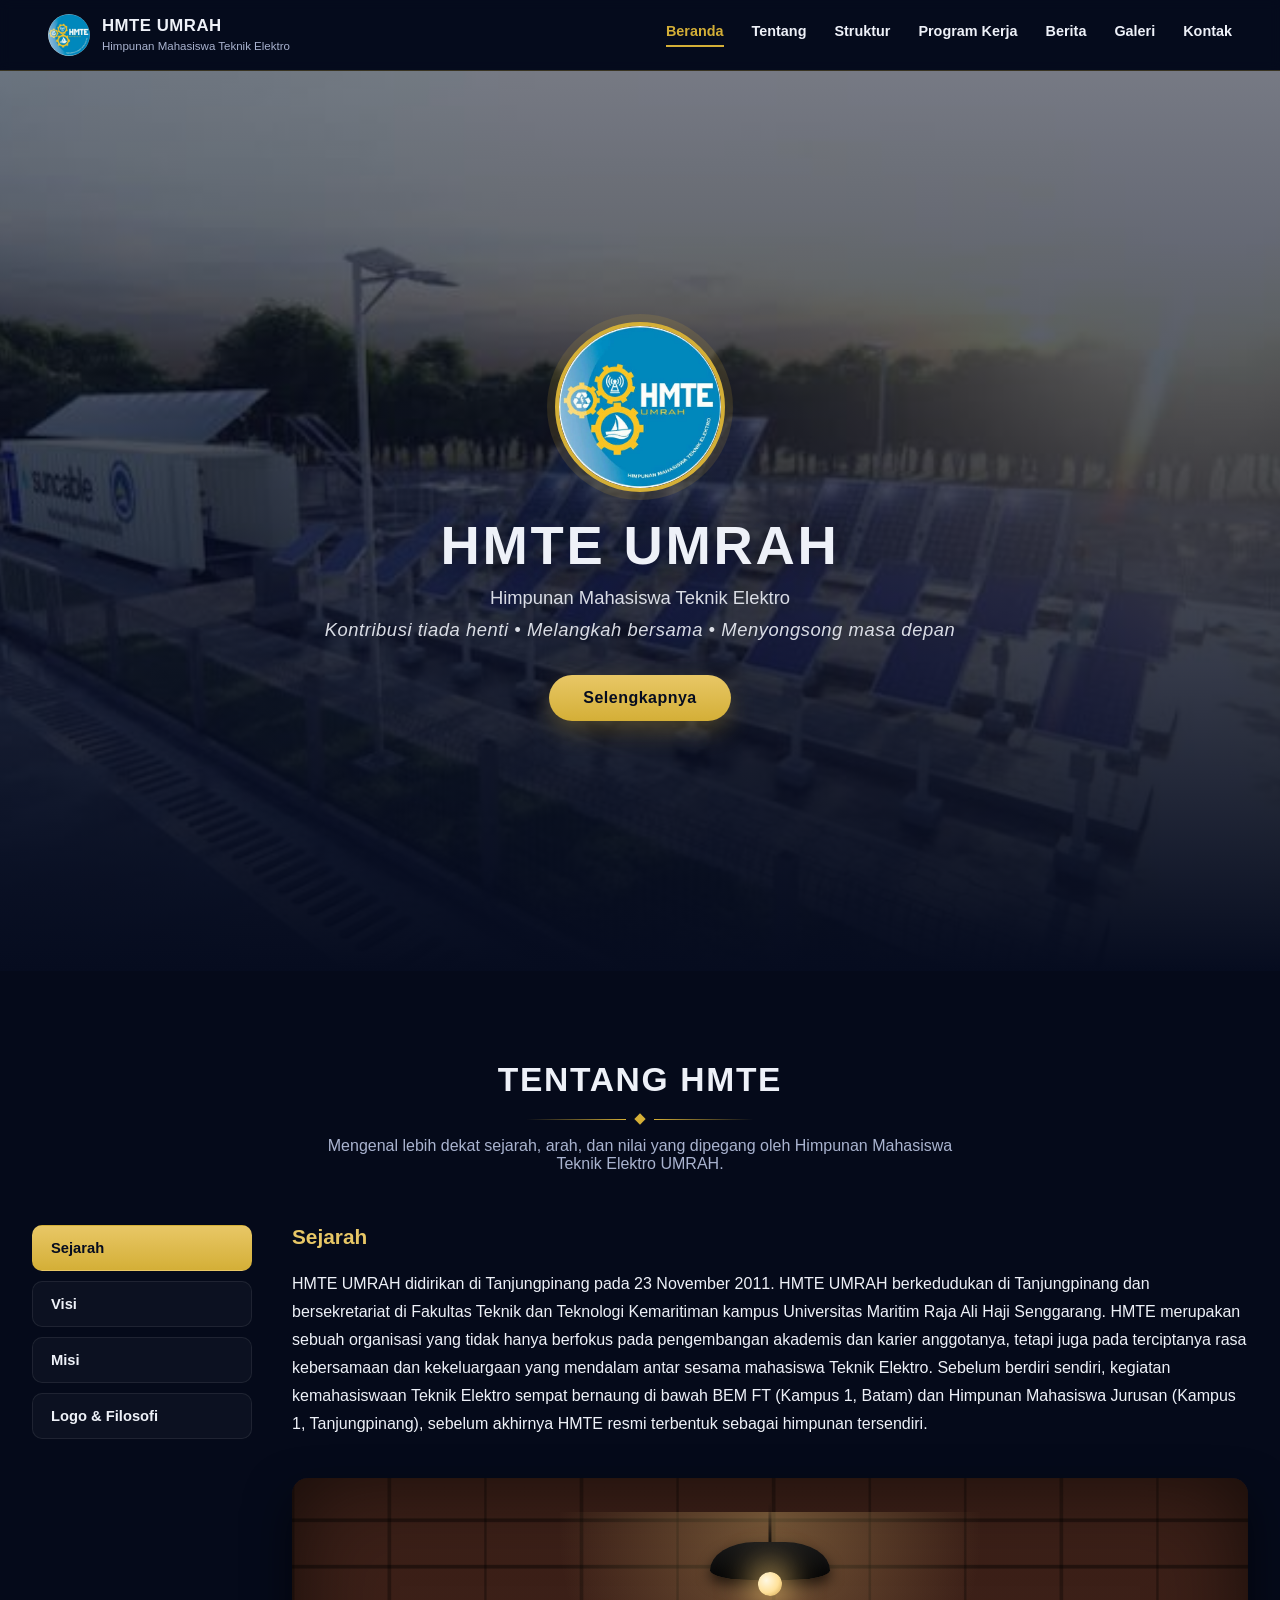
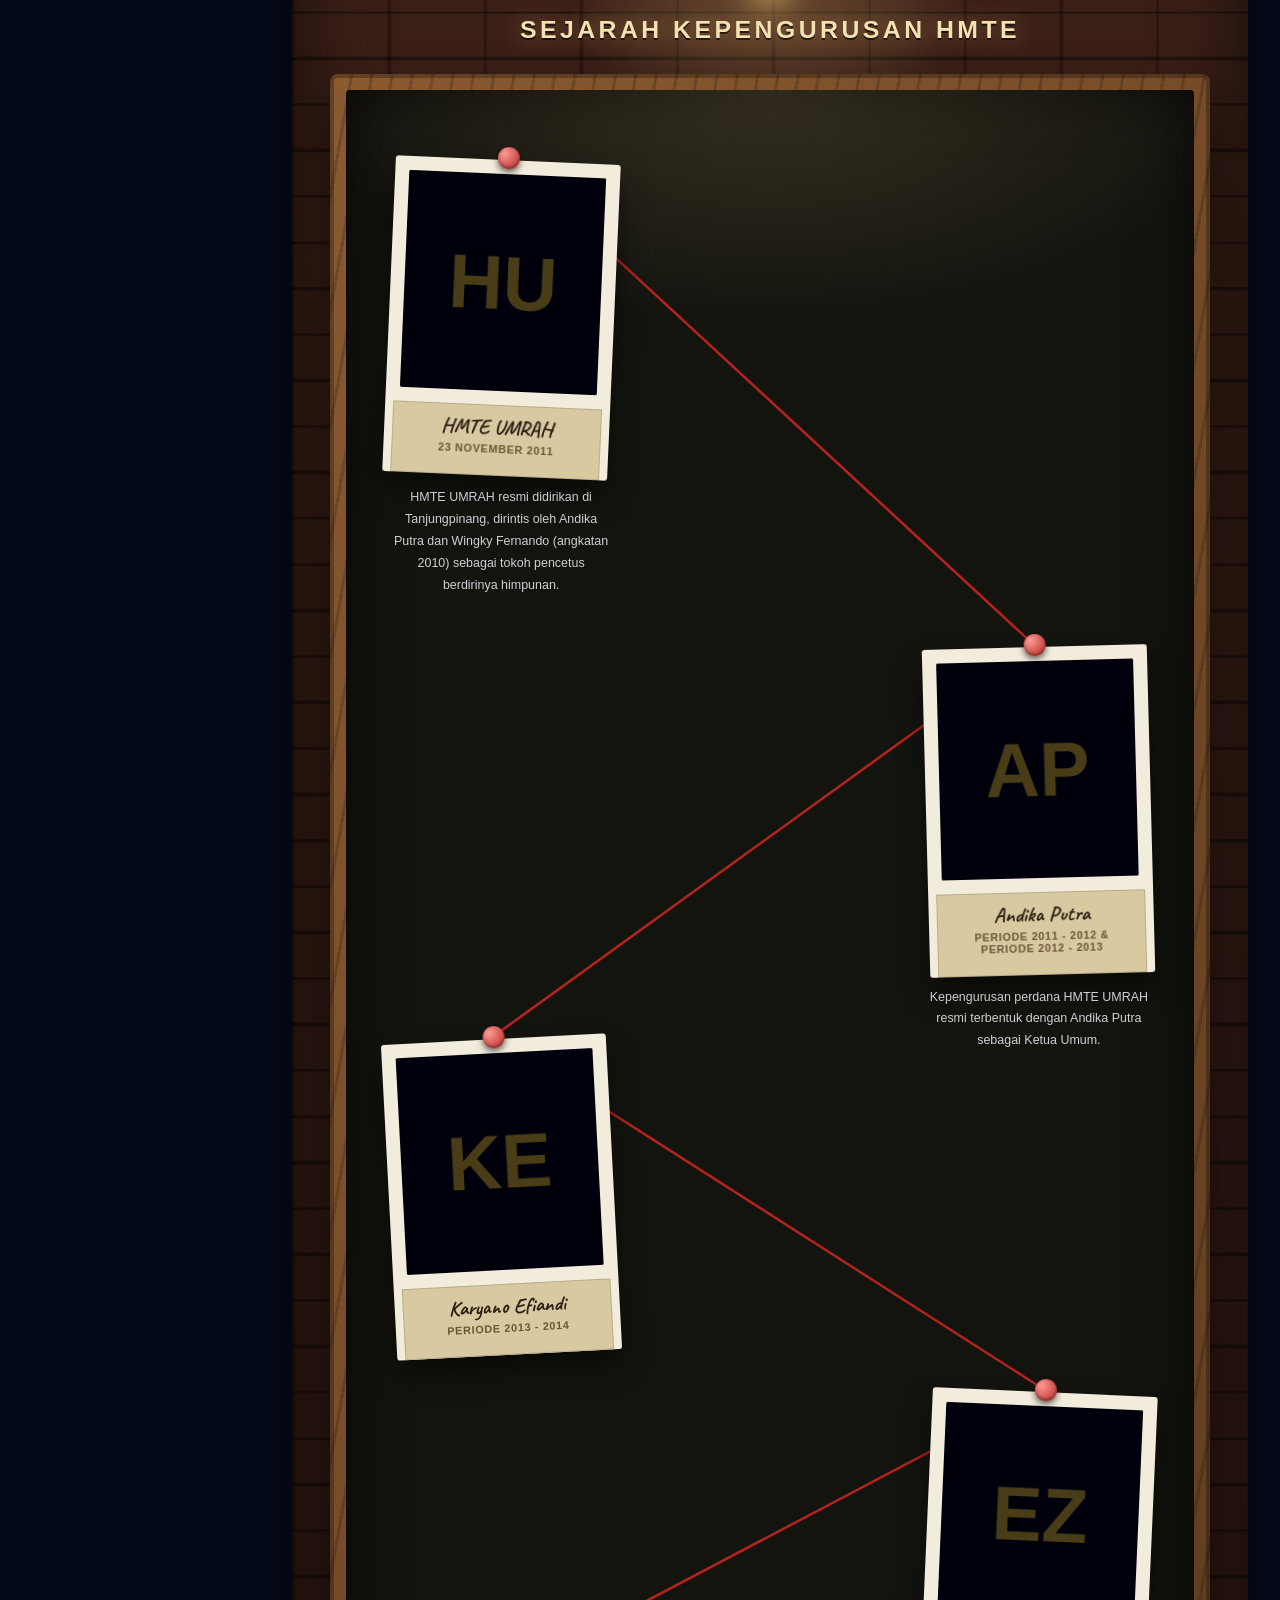
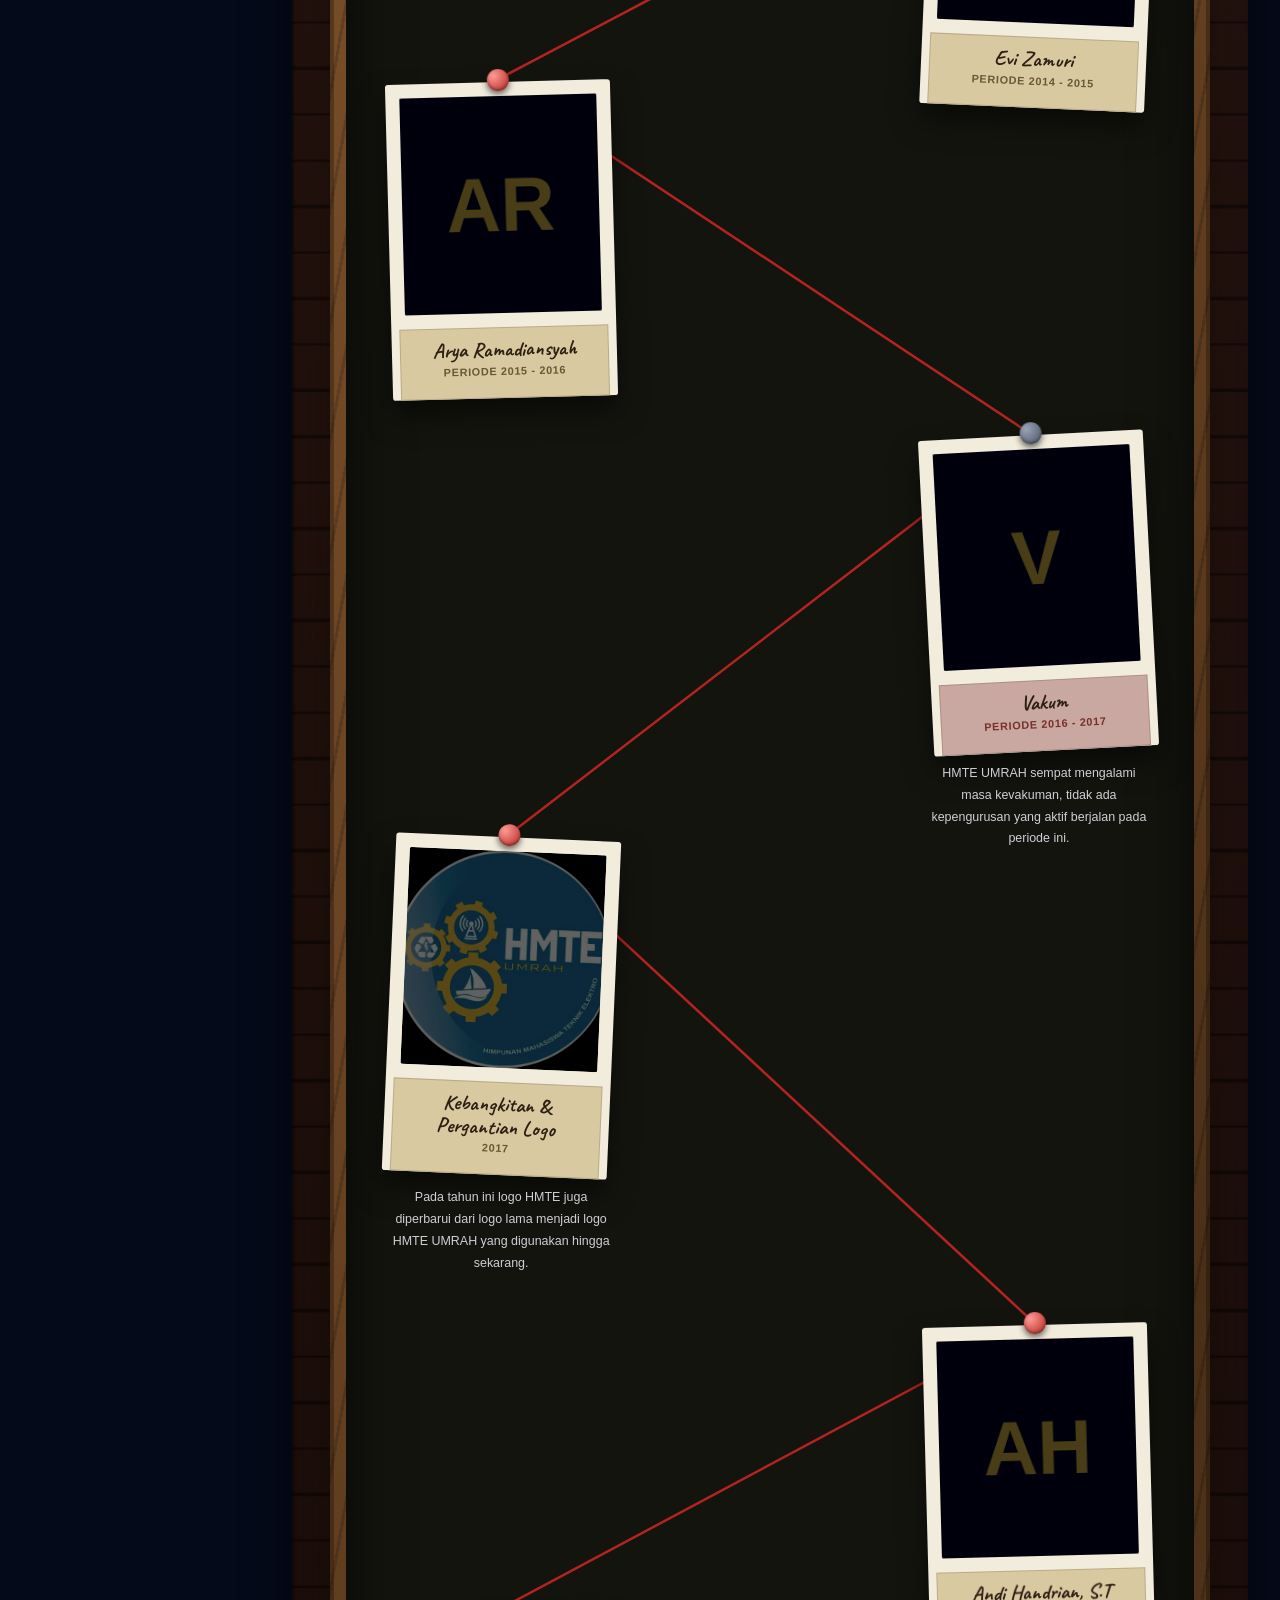
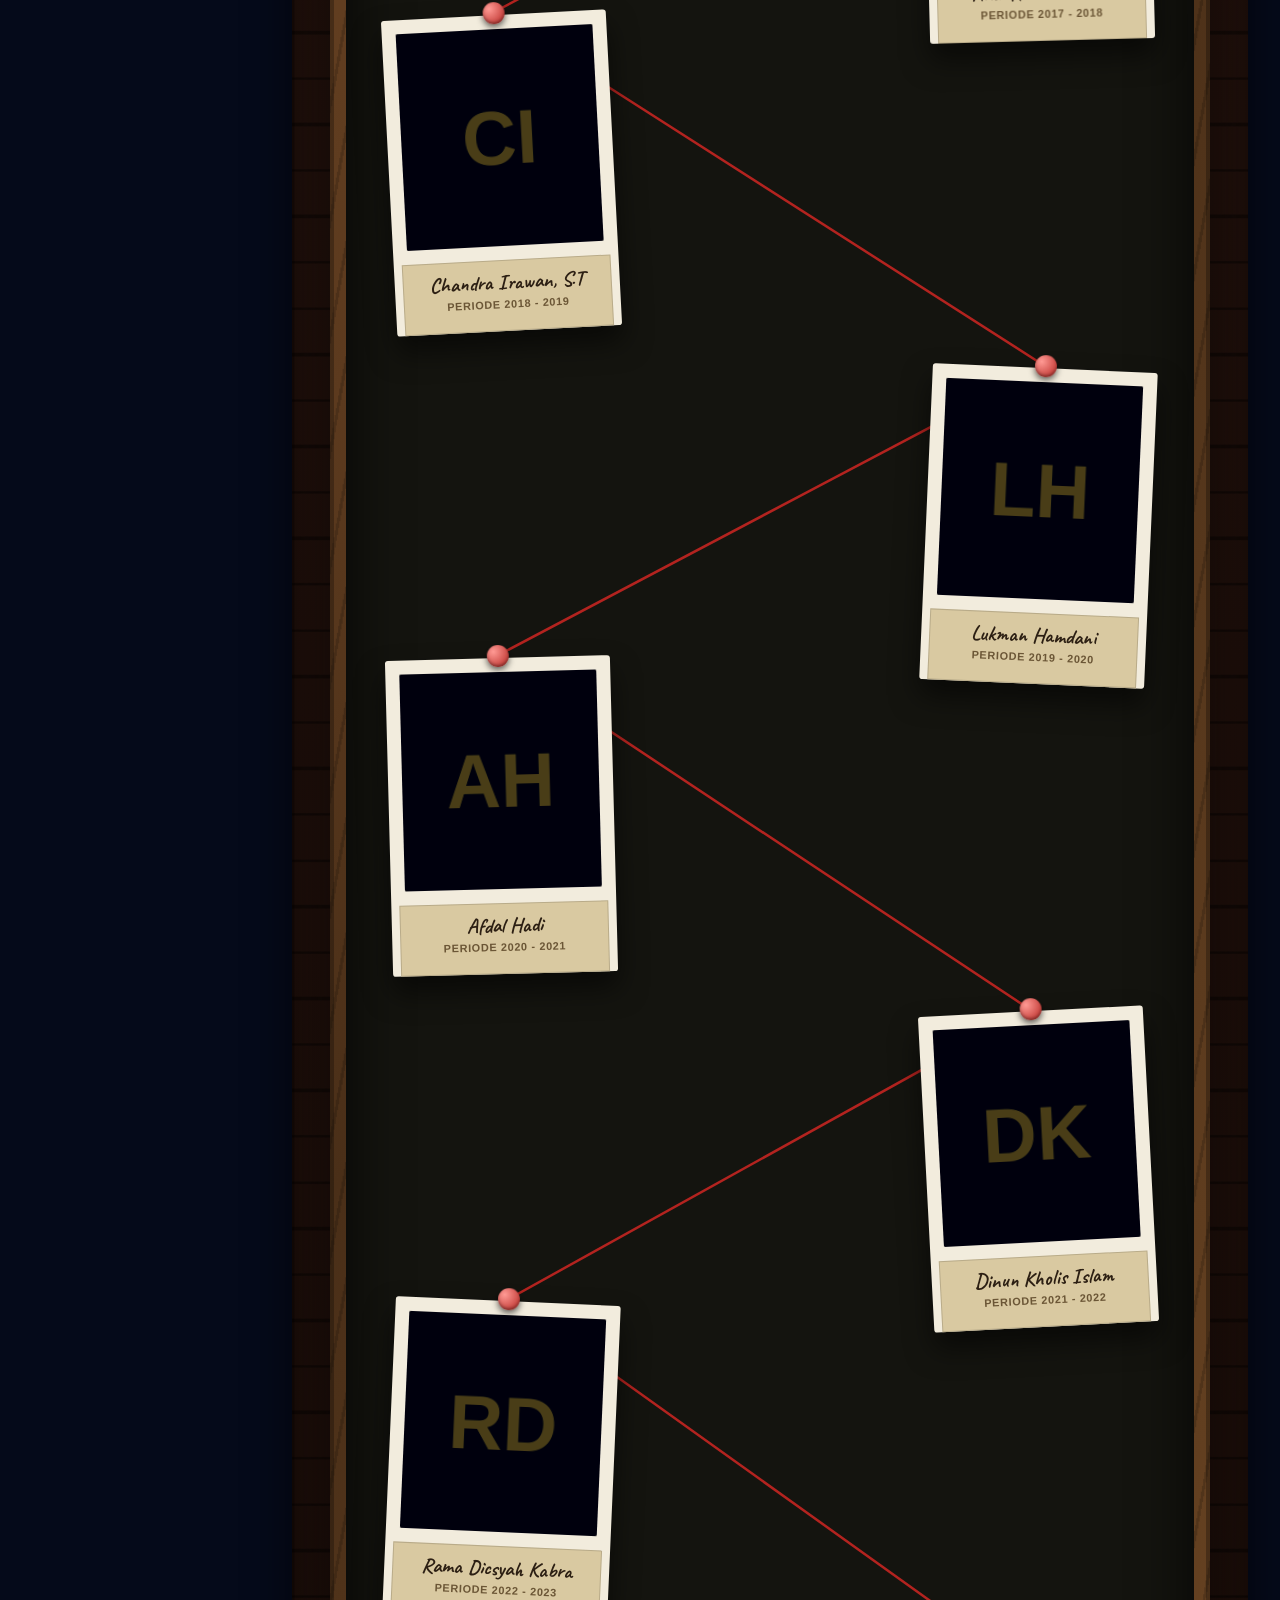
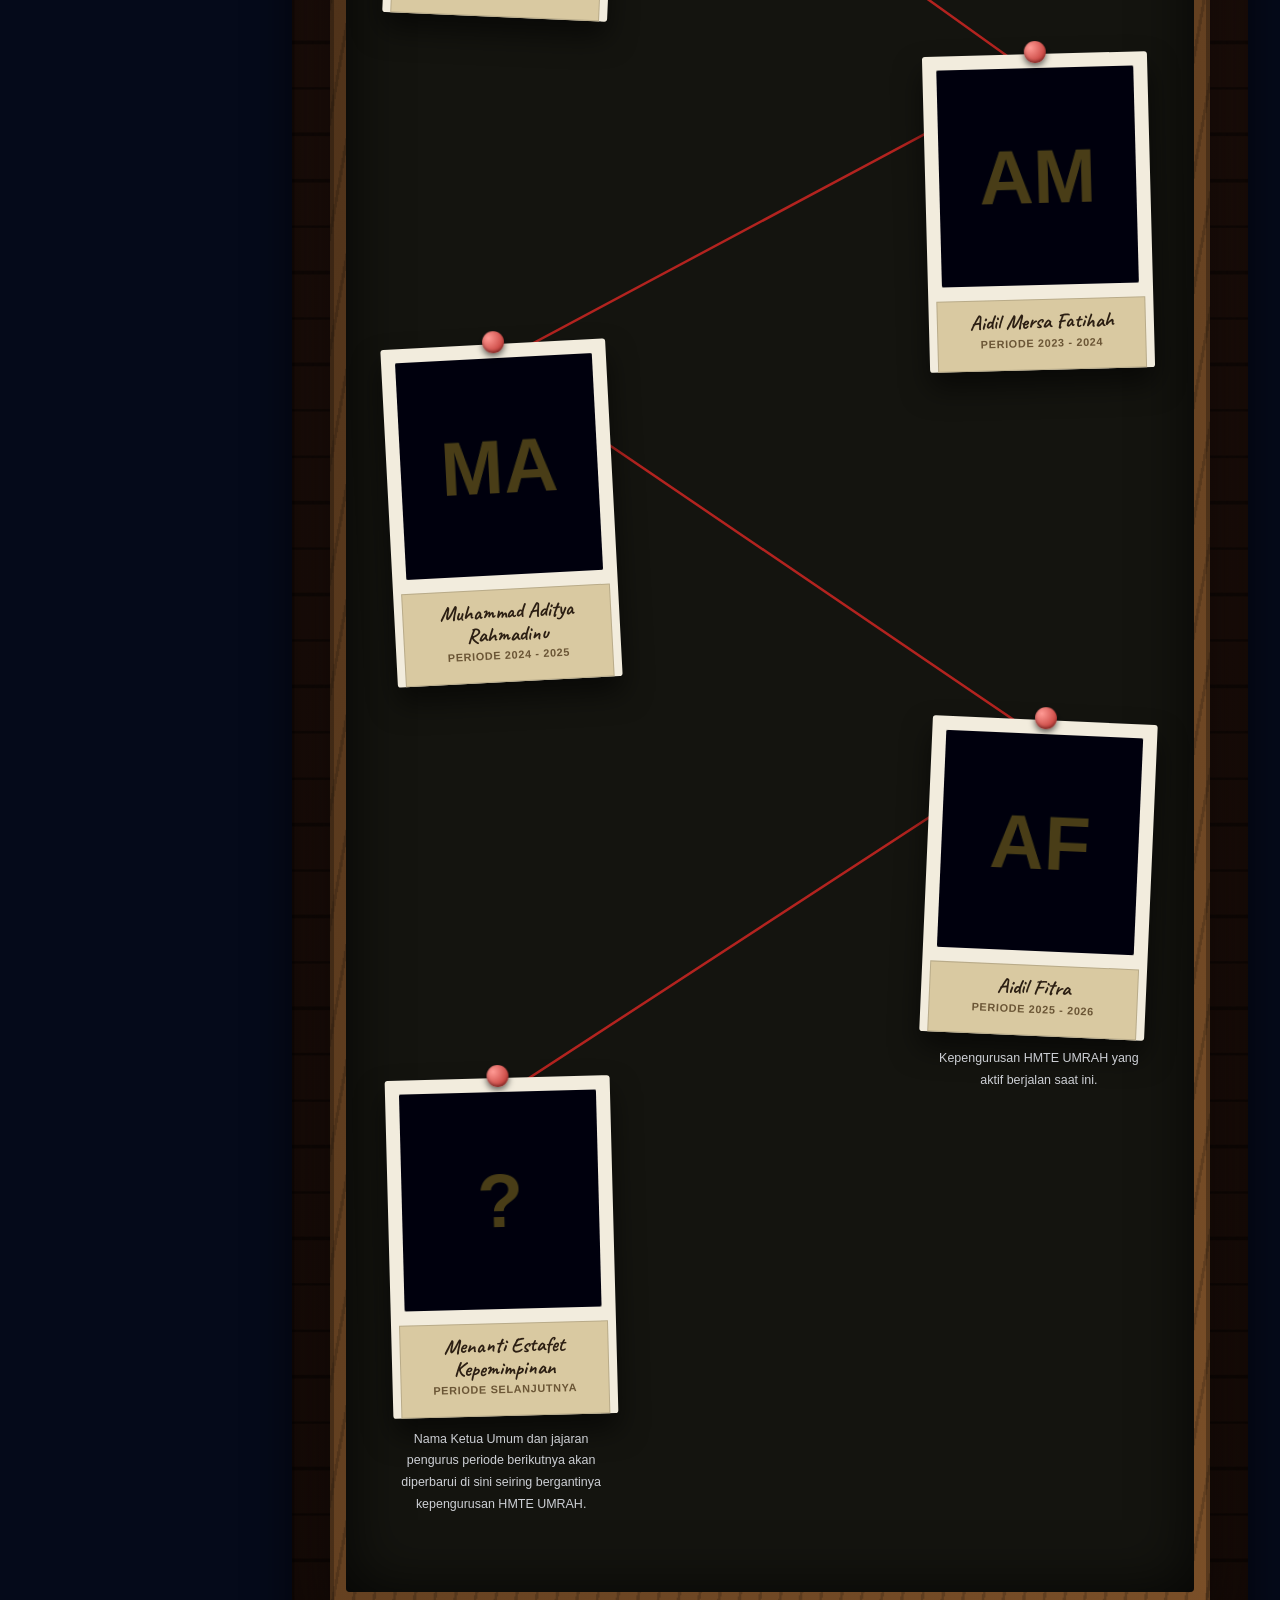
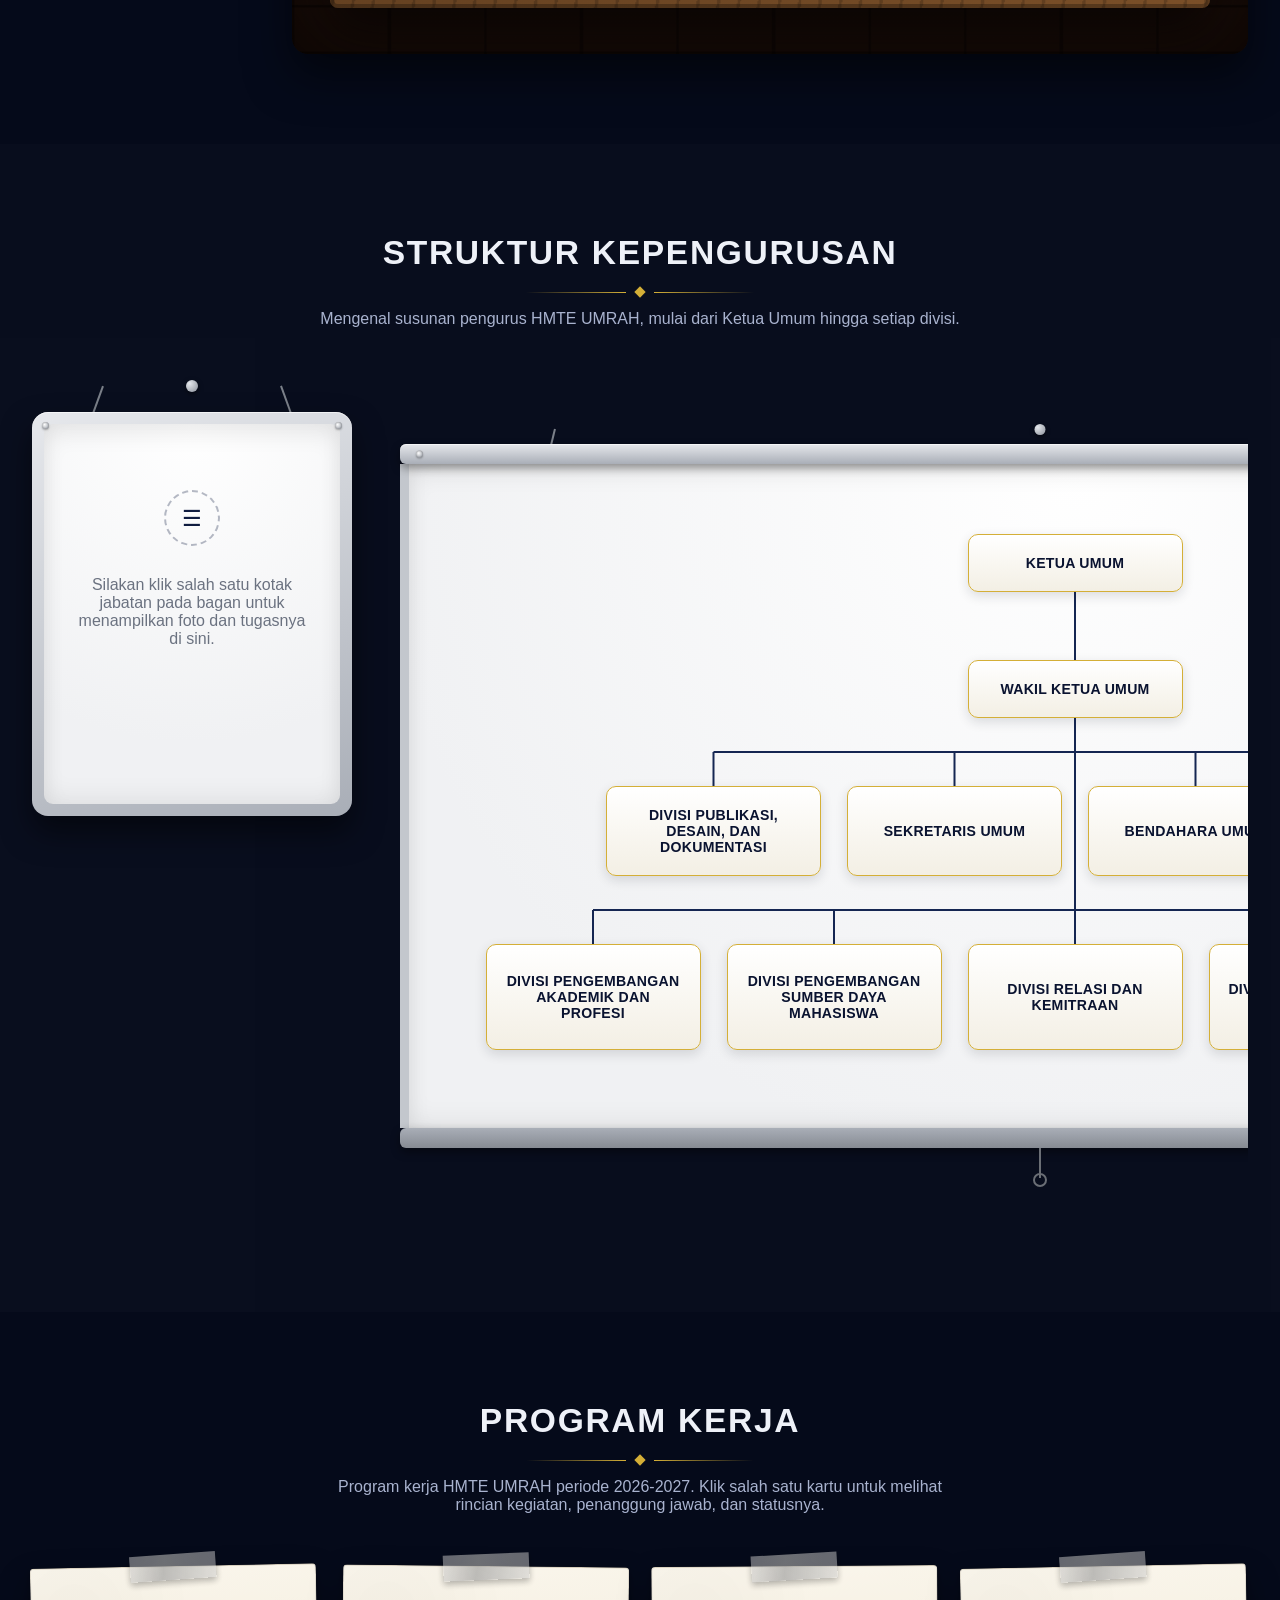
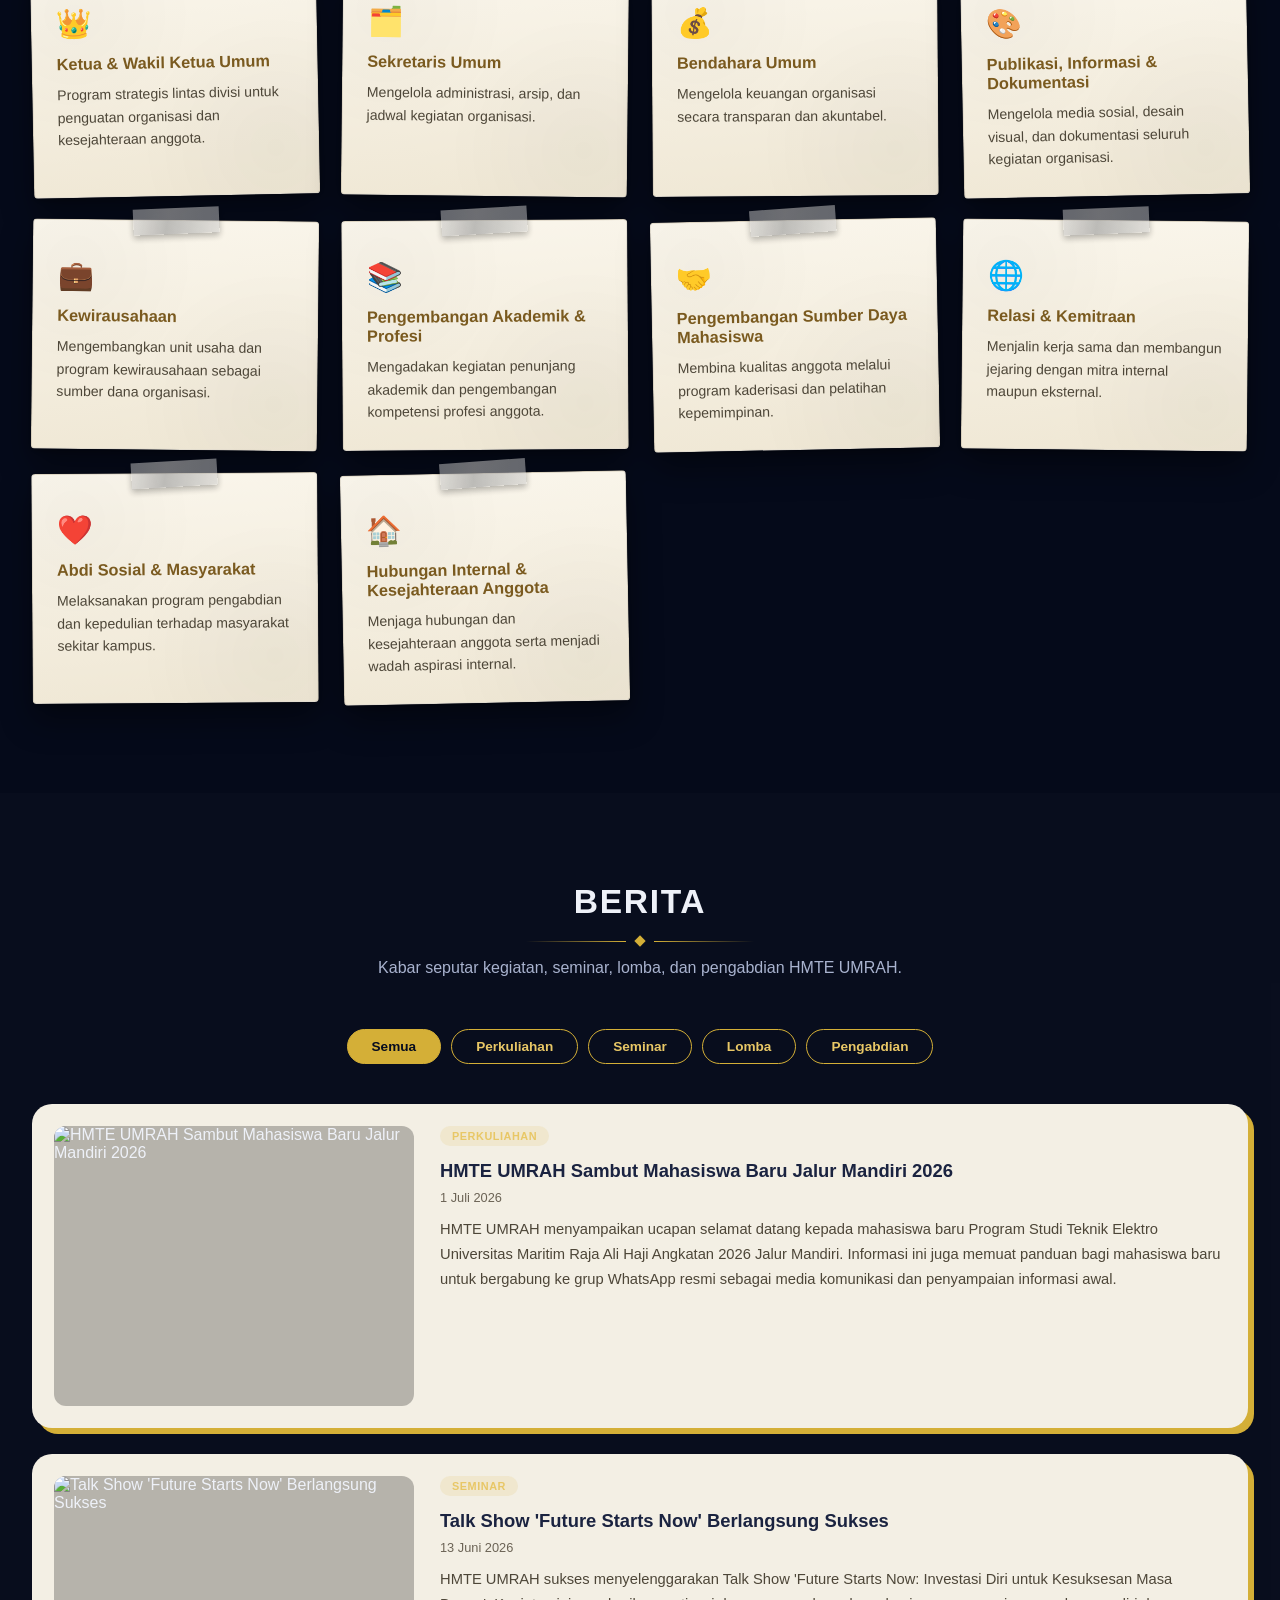
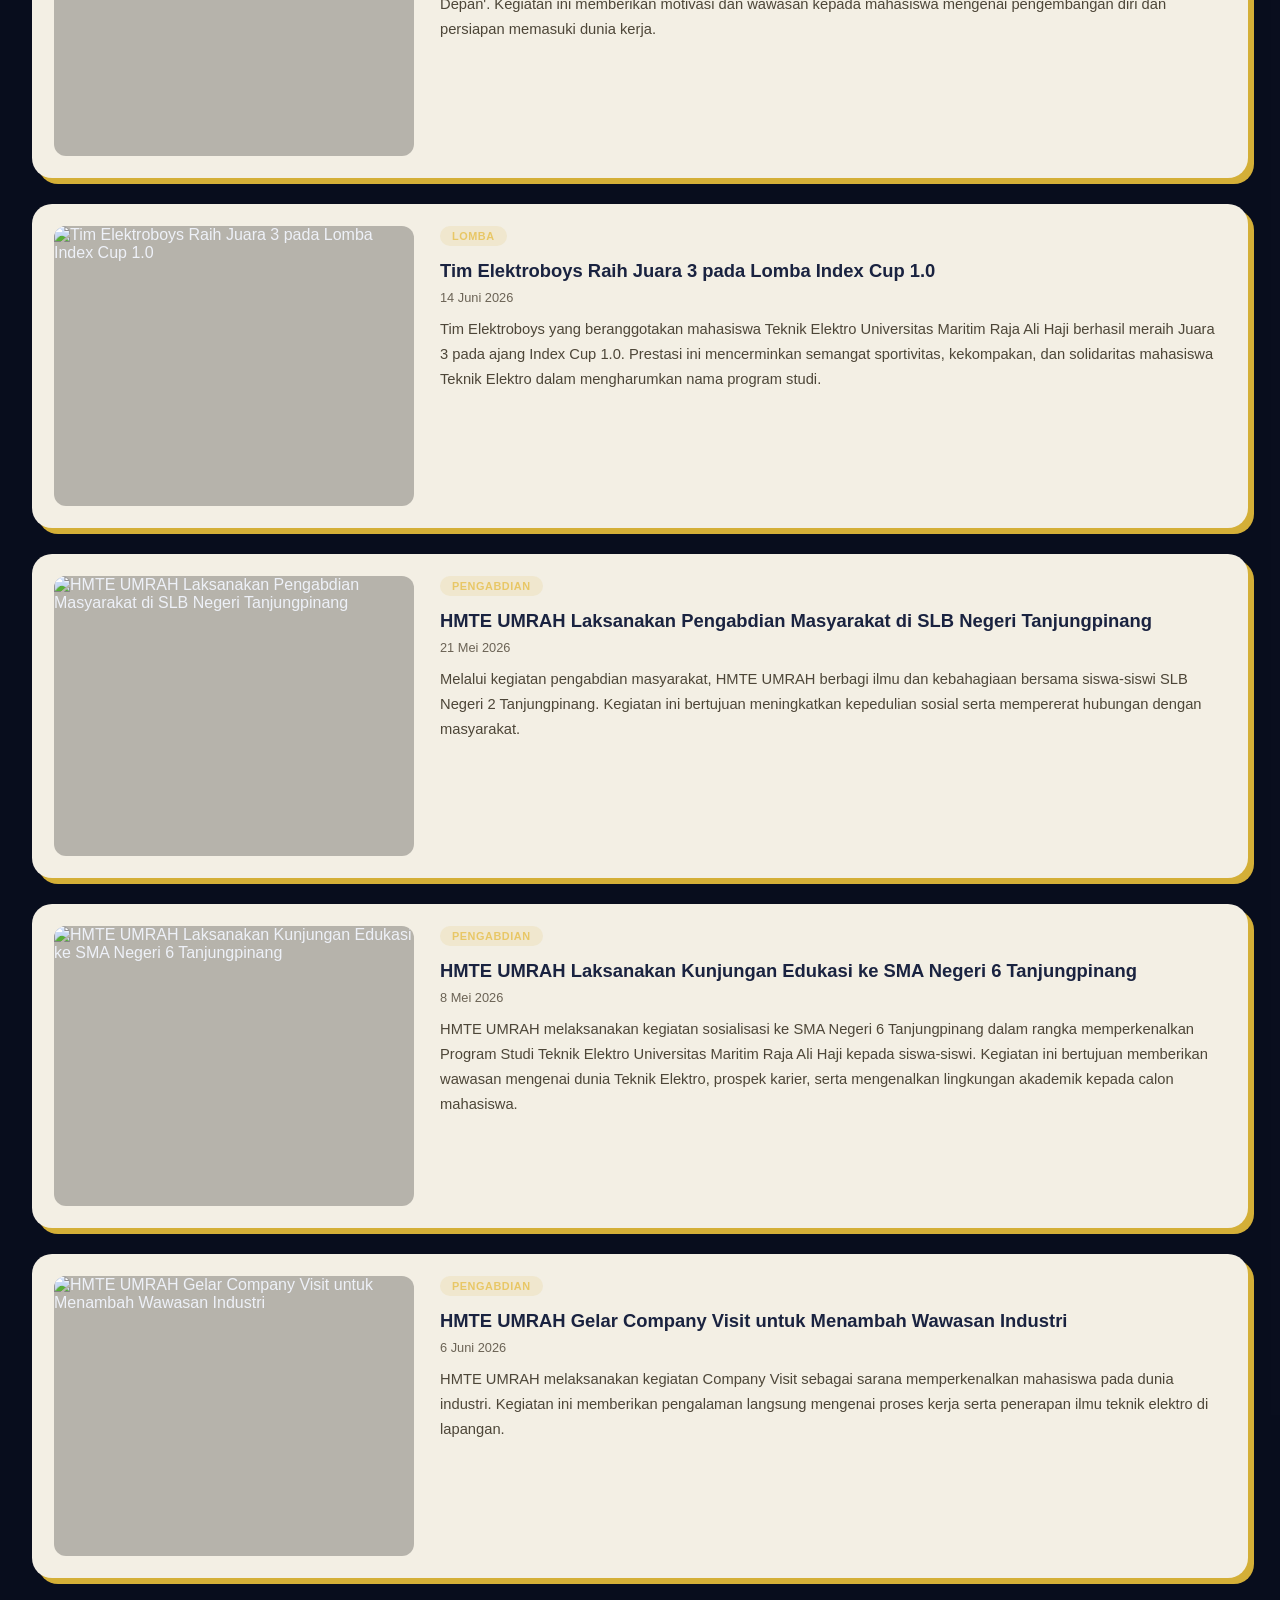
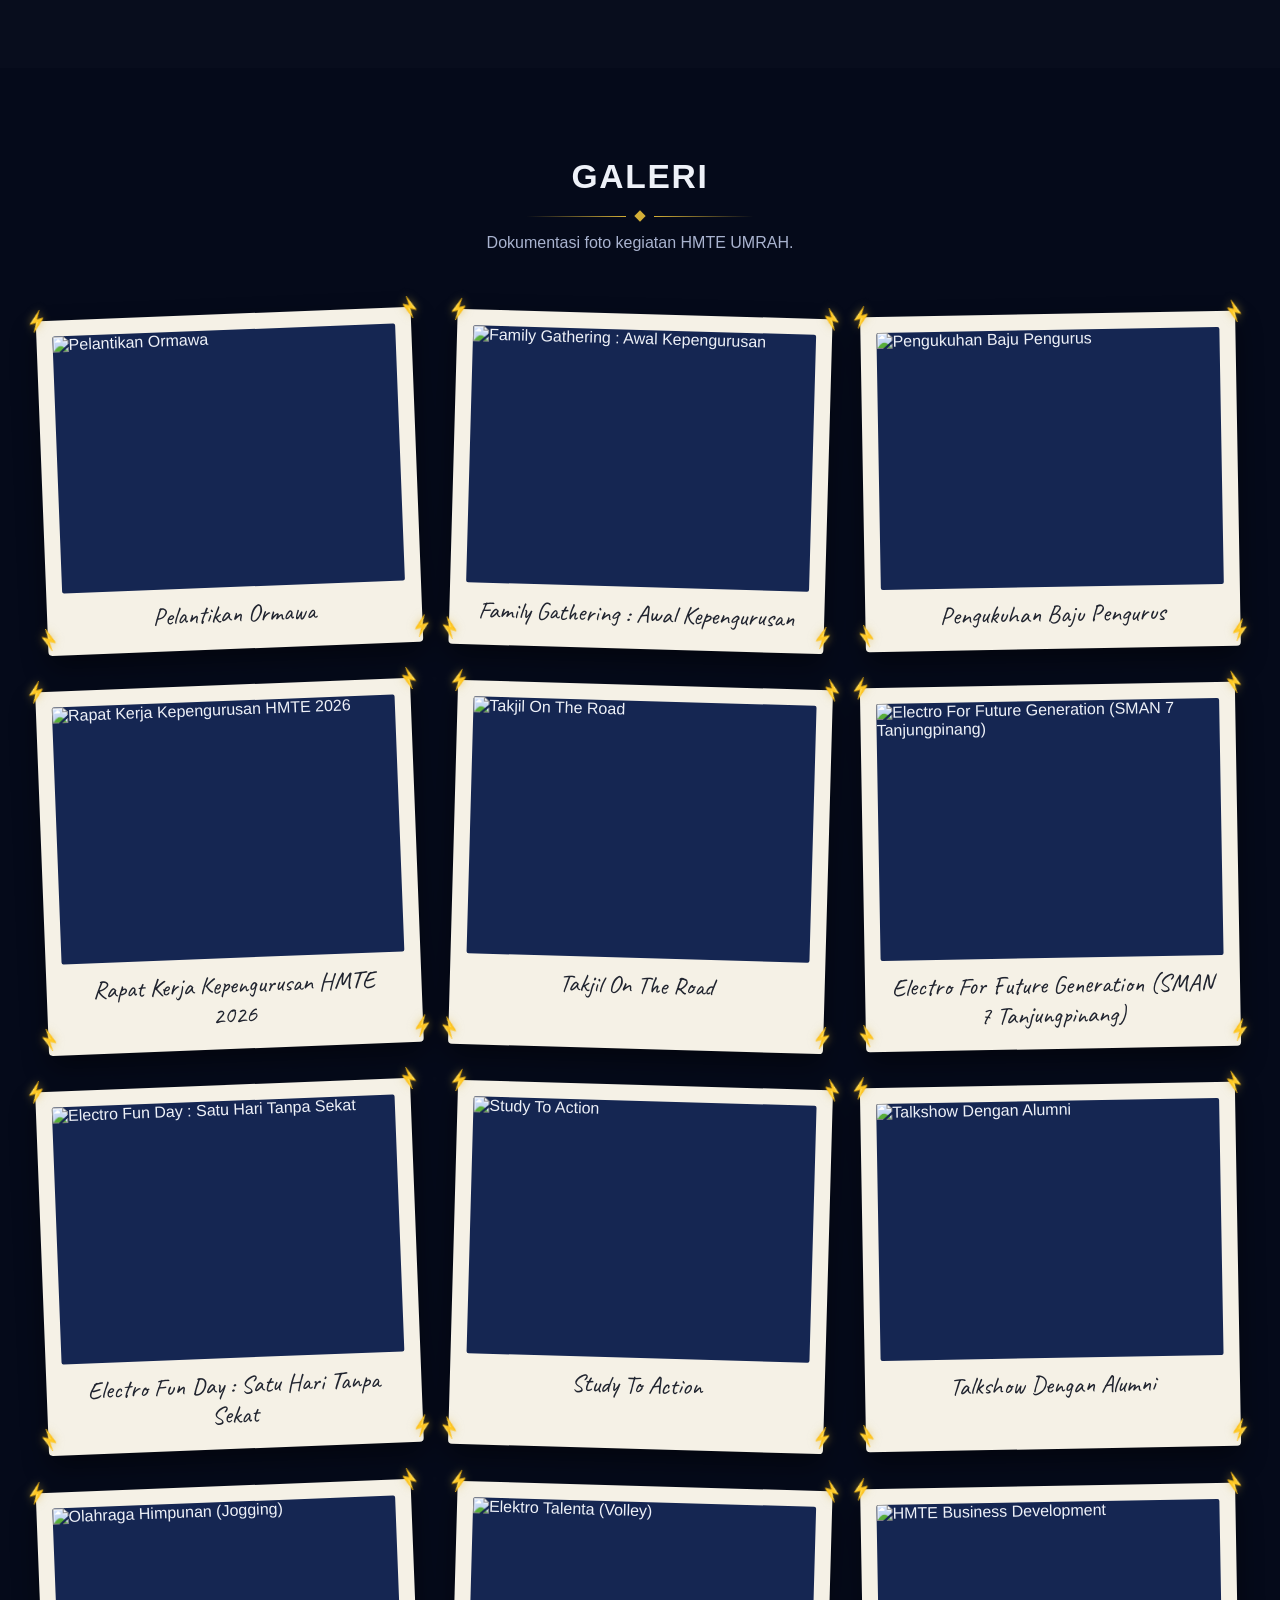
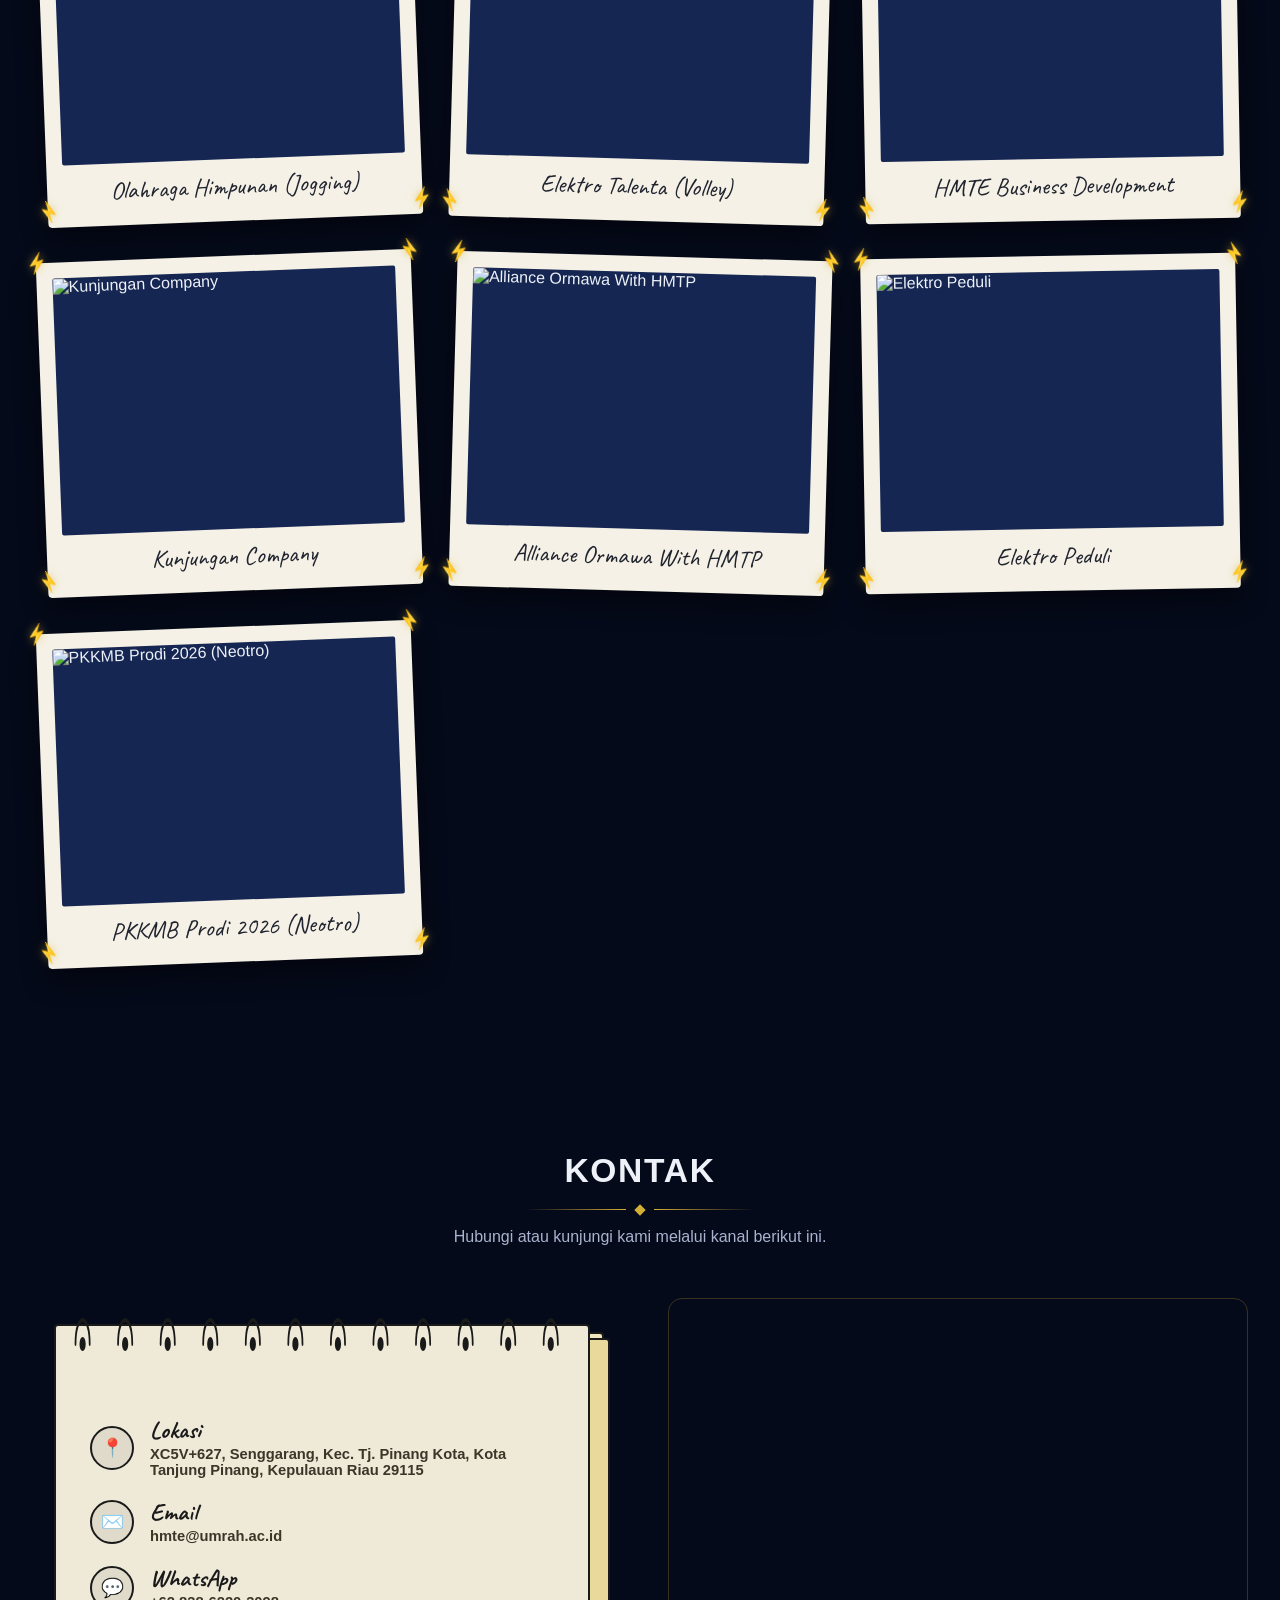
==== commit 9d4e07a4: "Update index.html" ====
--- a/index.html
+++ b/index.html
@@ -186,6 +186,188 @@
 .logo-filosofi{ display:flex; gap:26px; align-items:center; flex-wrap:wrap; }
 .logo-filosofi img{ width:130px; height:130px; border-radius:50%; border:3px solid var(--gold-500); object-fit:cover; background:var(--navy-800); }
 
+/* ============ SEJARAH — BRICK WALL, HANGING LAMP & BLACKBOARD ============ */
+.sejarah-scene{
+  position:relative;
+  margin-top:40px;
+  padding:64px 4% 46px;
+  border-radius:16px;
+  overflow:hidden;
+  text-align:center;
+  background:
+    repeating-linear-gradient(0deg, rgba(0,0,0,.4) 0 3px, transparent 3px 46px),
+    repeating-linear-gradient(90deg, rgba(0,0,0,.32) 0 3px, transparent 3px 96px),
+    linear-gradient(180deg, #3c2018 0%, #2a150f 45%, #1c0e09 100%);
+  box-shadow:inset 0 0 90px rgba(0,0,0,.65), 0 20px 45px rgba(0,0,0,.55);
+}
+.sejarah-scene::after{
+  /* brick mortar offset illusion */
+  content:"";
+  position:absolute; inset:0;
+  background:repeating-linear-gradient(0deg, transparent 0 46px, rgba(0,0,0,.28) 46px 46px), 
+             repeating-linear-gradient(90deg, transparent 0 48px, transparent 48px);
+  background-position:48px 0;
+  pointer-events:none;
+  opacity:.5;
+}
+.sejarah-lamp{
+  position:relative; z-index:3;
+  width:150px; height:64px;
+  margin:0 auto -4px;
+}
+.lamp-cord{
+  position:absolute; top:-40px; left:50%; transform:translateX(-50%);
+  width:3px; height:44px;
+  background:linear-gradient(180deg, rgba(0,0,0,0), #0b0b0b);
+}
+.lamp-shade{
+  position:absolute; top:0; left:50%; transform:translateX(-50%);
+  width:120px; height:38px;
+  background:linear-gradient(180deg, #1a1a1a, #050505);
+  border-radius:50% 50% 46% 46% / 100% 100% 34% 34%;
+  box-shadow:0 6px 14px rgba(0,0,0,.7);
+}
+.lamp-bulb{
+  position:absolute; top:30px; left:50%; transform:translateX(-50%);
+  width:24px; height:24px; border-radius:50%;
+  background:radial-gradient(circle at 35% 35%, #fff8e2, #ffe19a 55%, #cf9f47 100%);
+  box-shadow:0 0 30px 12px rgba(255,210,120,.55);
+}
+.lamp-glow{
+  position:absolute; top:34px; left:50%; transform:translateX(-50%);
+  width:420px; height:260px;
+  background:radial-gradient(ellipse at top, rgba(255,214,130,.30), transparent 72%);
+  pointer-events:none; z-index:1;
+}
+.sejarah-signage{
+  position:relative; z-index:3;
+  display:inline-block;
+  margin:14px auto 30px;
+  font-weight:800;
+  font-size:1.55rem;
+  letter-spacing:.14em;
+  text-transform:uppercase;
+  color:#f4e2b3;
+  text-shadow:0 2px 0 rgba(0,0,0,.6), 0 0 22px rgba(255,205,120,.45);
+}
+.sejarah-frame{
+  position:relative; z-index:2;
+  display:inline-block;
+  width:100%;
+  padding:16px;
+  background:
+    repeating-linear-gradient(100deg, rgba(0,0,0,.18) 0 3px, transparent 3px 20px),
+    linear-gradient(120deg, #8a5a30 0%, #5c3a1e 45%, #4a2f18 55%, #7a4f28 100%);
+  border-radius:8px;
+  box-shadow:0 26px 50px rgba(0,0,0,.6), inset 0 0 0 4px rgba(0,0,0,.28);
+  text-align:left;
+}
+.sejarah-board{
+  position:relative;
+  background:#14140f;
+  border-radius:4px;
+  box-shadow:inset 0 0 60px rgba(0,0,0,.75);
+  padding:70px 5% 90px;
+  overflow:hidden;
+}
+.sejarah-board::before{
+  content:"";
+  position:absolute; inset:0;
+  background:radial-gradient(650px 320px at 50% 0%, rgba(255,214,140,.14), transparent 72%);
+  pointer-events:none; z-index:0;
+}
+#sejarahConnector{
+  position:absolute; inset:0; width:100%; height:100%;
+  pointer-events:none; z-index:1;
+}
+.sejarah-pin-item{
+  position:relative; z-index:2;
+  display:flex;
+  margin-bottom:-26px;
+}
+.sejarah-pin-item.align-left{ justify-content:flex-start; }
+.sejarah-pin-item.align-right{ justify-content:flex-end; margin-top:64px; }
+
+.polaroid-case{
+  width:225px;
+  background:#f2ecdd;
+  padding:14px 14px 0;
+  border-radius:3px;
+  box-shadow:0 16px 28px rgba(0,0,0,.55);
+  transform:rotate(var(--rot,-2deg));
+  transition:transform .2s ease;
+}
+.sejarah-pin-item:nth-child(3n+1) .polaroid-case{ --rot:-3deg; }
+.sejarah-pin-item:nth-child(3n+2) .polaroid-case{ --rot:2.5deg; }
+.sejarah-pin-item:nth-child(3n)  .polaroid-case{ --rot:-1.5deg; }
+.polaroid-case:hover{ transform:rotate(0deg) scale(1.03); }
+
+.pushpin-dot{
+  position:absolute; top:-13px; left:50%; transform:translateX(-50%);
+  width:22px; height:22px; border-radius:50%;
+  background:radial-gradient(circle at 30% 30%, #ff9a94, #b3231f);
+  box-shadow:0 3px 6px rgba(0,0,0,.6), inset 0 -2px 3px rgba(0,0,0,.35);
+  z-index:3;
+}
+.sejarah-pin-item.is-vakum .pushpin-dot{
+  background:radial-gradient(circle at 30% 30%, #9aa3b5, #4a5568);
+}
+
+.case-photo{
+  width:100%; aspect-ratio:1/1.1;
+  background:#050505; overflow:hidden; border-radius:2px;
+  filter:brightness(.4) contrast(1.15) saturate(.7);
+}
+.case-photo img{ width:100%; height:100%; object-fit:cover; display:block; }
+
+.case-tag{
+  margin:14px -6px 0;
+  background:#d9c9a1;
+  border:1px solid rgba(0,0,0,.15);
+  padding:10px 8px 20px;
+  text-align:center;
+  color:#2c1f13;
+}
+.case-tag strong{
+  display:block;
+  font-family:'Caveat', cursive;
+  font-weight:700;
+  font-size:1.3rem;
+  line-height:1.1;
+}
+.case-tag small{
+  display:block;
+  font-family:"Segoe UI", Arial, sans-serif;
+  font-size:.68rem; font-weight:800;
+  letter-spacing:.06em; text-transform:uppercase;
+  color:#6b5636; margin-top:4px;
+}
+.sejarah-pin-item.is-vakum .case-tag{ background:#c9a8a1; }
+.sejarah-pin-item.is-vakum .case-tag small{ color:#7a2f2a; }
+
+.case-desc{
+  max-width:225px;
+  color:#e8dcc0;
+  font-size:.78rem;
+  line-height:1.6;
+  margin-top:12px;
+  text-align:center;
+  opacity:.85;
+}
+
+@media (max-width:760px){
+  .sejarah-pin-item.align-right{ margin-top:60px; }
+  .polaroid-case{ width:150px; }
+  .case-desc{ max-width:150px; font-size:.72rem; }
+  .sejarah-scene{ padding:44px 2% 28px; }
+  .sejarah-frame{ padding:10px; }
+  .sejarah-board{ padding:60px 2% 80px; }
+  .sejarah-lamp{ width:110px; height:50px; }
+  .lamp-shade{ width:90px; height:30px; }
+  .lamp-glow{ width:300px; height:200px; }
+  .sejarah-signage{ font-size:1.15rem; letter-spacing:.08em; }
+}
+
 /* ============ STRUKTUR PREVIEW ============ */
 .struktur-preview{
   display:flex; flex-direction:column; align-items:center; gap:26px;
@@ -380,16 +562,8 @@
   .berita-item-photo{ flex:none; width:100%; height:220px; }
 }
 
-/* ============ GALERI TABS ============ */
-.galeri-tabs{ display:flex; justify-content:center; gap:14px; margin-bottom:36px; }
-.galeri-tab-btn{
-  background:transparent; border:1.5px solid var(--gold-500);
-  color:var(--gold-400); padding:10px 28px; border-radius:999px;
-  font-weight:700; cursor:pointer; transition:all .2s ease;
-}
-.galeri-tab-btn.active{ background:var(--gold-500); color:var(--navy-950); }
-.galeri-panel{ display:none; }
-.galeri-panel.active{ display:block; }
+/* ============ GALERI ============ */
+.galeri-panel{ display:block; }
 
 /* ============ GALERI POLAROID ============ */
 .polaroid-grid{
@@ -840,7 +1014,22 @@
       <div class="tab-panels">
         <div class="tab-panel active" id="tab-sejarah">
           <h3>Sejarah</h3>
-          <p>HMTE UMRAH didirikan di Tanjungpinang pada 23 November 2011. HMTE UMRAH berkedudukan di Tanjungpinang dan bersekretariat di Fakultas Teknik dan Teknologi Kemaritiman kampus Universitas Maritim Raja Ali Haji Senggarang.  HMTE merupakan sebuah organisasi yang tidak hanya berfokus pada pengembangan akademis dan karier anggotanya, tetapi juga pada terciptanya rasa kebersamaan dan kekeluargaan yang mendalam antar sesama mahasiswa Teknik Elektro.</p>
+          <p>HMTE UMRAH didirikan di Tanjungpinang pada 23 November 2011. HMTE UMRAH berkedudukan di Tanjungpinang dan bersekretariat di Fakultas Teknik dan Teknologi Kemaritiman kampus Universitas Maritim Raja Ali Haji Senggarang. HMTE merupakan sebuah organisasi yang tidak hanya berfokus pada pengembangan akademis dan karier anggotanya, tetapi juga pada terciptanya rasa kebersamaan dan kekeluargaan yang mendalam antar sesama mahasiswa Teknik Elektro. Sebelum berdiri sendiri, kegiatan kemahasiswaan Teknik Elektro sempat bernaung di bawah BEM FT (Kampus 1, Batam) dan Himpunan Mahasiswa Jurusan (Kampus 1, Tanjungpinang), sebelum akhirnya HMTE resmi terbentuk sebagai himpunan tersendiri.</p>
+
+          <div class="sejarah-scene">
+            <div class="sejarah-lamp">
+              <span class="lamp-cord"></span>
+              <span class="lamp-shade"></span>
+              <span class="lamp-bulb"></span>
+            </div>
+            <span class="lamp-glow"></span>
+            <h4 class="sejarah-signage">Sejarah Kepengurusan HMTE</h4>
+            <div class="sejarah-frame">
+              <div class="sejarah-board" id="sejarahTimeline">
+                <svg id="sejarahConnector"></svg>
+              </div>
+            </div>
+          </div>
         </div>
         <div class="tab-panel" id="tab-visi">
           <h3>Visi</h3>
@@ -940,7 +1129,7 @@
             </div>
             <div class="org-level level-4">
               <div class="org-box" data-id="divisi-akademik">DIVISI PENGEMBANGAN AKADEMIK DAN PROFESI</div>
-              <div class="org-box" data-id="divisi-sdm">DIVISI PENGEMBANGAN SUMBER DAYA MANUSIA</div>
+              <div class="org-box" data-id="divisi-sdm">DIVISI PENGEMBANGAN SUMBER DAYA MAHASISWA</div>
               <div class="org-box" data-id="divisi-relasi">DIVISI RELASI DAN KEMITRAAN</div>
               <div class="org-box" data-id="divisi-abdisos">DIVISI ABDI SOSIAL DAN MASYARAKAT</div>
               <div class="org-box" data-id="divisi-hubinternal">DIVISI HUBUNGAN INTERNAL DAN KESEJAHTERAAN ANGGOTA</div>
@@ -1041,21 +1230,10 @@
     <div class="section-heading">
       <h2>GALERI</h2>
       <div class="divider"><span></span><i></i><span></span></div>
-      <p>Dokumentasi foto dan video kegiatan HMTE UMRAH.</p>
-    </div>
-    <div class="galeri-tabs">
-      <button class="galeri-tab-btn active" data-galeri="foto">Foto</button>
-      <button class="galeri-tab-btn" data-galeri="video">Video</button>
+      <p>Dokumentasi foto kegiatan HMTE UMRAH.</p>
     </div>
     <div class="galeri-panel active" id="galeri-foto">
       <div class="polaroid-grid" id="polaroidGrid"></div>
-    </div>
-    <div class="galeri-panel" id="galeri-video">
-      <div class="empty-state">
-        <div class="empty-icon">🎬</div>
-        <strong>Belum ada video</strong>
-        <p style="margin:0;">Galeri video belum tersedia. Dokumentasi kegiatan akan ditambahkan di sini.</p>
-      </div>
     </div>
   </section>
 
@@ -1174,19 +1352,6 @@
   });
 });
 
-// ---------- Galeri tabs ----------
-const galeriBtns = document.querySelectorAll(".galeri-tab-btn");
-const galeriPanels = document.querySelectorAll(".galeri-panel");
-galeriBtns.forEach(btn => {
-  btn.addEventListener("click", () => {
-    galeriBtns.forEach(b => b.classList.remove("active"));
-    galeriPanels.forEach(p => p.classList.remove("active"));
-    btn.classList.add("active");
-    document.getElementById("galeri-" + btn.dataset.galeri).classList.add("active");
-  });
-});
-
-
 /* ============ STRUKTUR KEPENGURUSAN (data & interaksi) ============ */
 //    Ganti "foto" dengan path gambar asli (mis. "foto/ketua.jpg")
 //    Placeholder di bawah otomatis membuat avatar inisial.
@@ -1196,7 +1361,7 @@
     tipe: "single",
     jabatan: "Ketua Umum",
     nama: "Aidil Fitra",
-    foto: "foto/ketum.jpg",
+    foto: "foto2/ketum.jpg",
     tugas: [
       "Memimpin dan bertanggung jawab penuh atas jalannya organisasi HMTE UMRAH.",
       "Menetapkan kebijakan umum dan arah strategis organisasi.",
@@ -1209,7 +1374,7 @@
     tipe: "single",
     jabatan: "Wakil Ketua Umum",
     nama: "Iqba Hafizal",
-    foto: "foto/waketum.jpg",
+    foto: "foto2/waketum.jpg",
     tugas: [
       "Membantu Ketua Umum dalam menjalankan roda organisasi.",
       "Menggantikan tugas Ketua Umum apabila berhalangan hadir.",
@@ -1221,7 +1386,7 @@
     tipe: "single",
     jabatan: "Sekretaris Umum",
     nama: "Desi Khairunnisa",
-    foto: "foto/sekum.jpg",
+    foto: "foto2/sekum.jpg",
     tugas: [
       "Mengelola administrasi dan kesekretariatan organisasi.",
       "Membuat serta mengarsipkan surat-menyurat resmi.",
@@ -1233,7 +1398,7 @@
     tipe: "single",
     jabatan: "Bendahara Umum",
     nama: "Sovi Alami",
-    foto: "foto/bendum.jpg",
+    foto: "foto2/bendum.jpg",
     tugas: [
       "Mengelola keuangan organisasi secara transparan.",
       "Menyusun laporan keuangan berkala.",
@@ -1250,9 +1415,9 @@
       "Membuat desain visual untuk kebutuhan kegiatan dan promosi.",
       "Mendokumentasikan seluruh rangkaian kegiatan HMTE."
     ],
-    kadiv: { nama: "Alton Jawamata", foto: "foto/PID/alton.jpg" },
+    kadiv: { nama: "Alton Jawamata", foto: "foto2/PID/alton.jpg" },
     anggota: [
-      { nama: "Wegi Bimaisa", foto: "foto/PID/wegi.jpg" },
+      { nama: "Wegi Bimaisa", foto: "foto2/PID/wegi.jpg" },
       { nama: "Siti Khadijah Nasution", foto: "" },
     ]
   },
@@ -1266,8 +1431,8 @@
     ],
     kadiv: { nama: "Ferdi Riski Ramdani", foto: "" },
     anggota: [
-      { nama: "Rani Novita", foto: "foto/KWU/rani.jpg" },
-      { nama: "Ahmad Zikri", foto: "foto/KWU/zikri.jpg" }
+      { nama: "Rani Novita", foto: "foto2/KWU/rani.jpg" },
+      { nama: "Ahmad Zikri", foto: "foto2/KWU/zikri.jpg" }
     ]
   },
   "divisi-akademik": {
@@ -1278,26 +1443,26 @@
       "Memfasilitasi pengembangan kompetensi profesi anggota.",
       "Menyelenggarakan pelatihan, seminar, dan diskusi keilmuan."
     ],
-    kadiv: { nama: "Tsania Nuraini Putri", foto: "foto/PAP/tsan.jpg" },
+    kadiv: { nama: "Tsania Nuraini Putri", foto: "foto2/PAP/tsan.jpg" },
     anggota: [
-      { nama: "Anisha Rahmi", foto: "foto/PAP/rahmi.jpg" },
-      { nama: "Disyan Gilbert S.", foto: "foto/PAP/disyan.jpg" }
+      { nama: "Anisha Rahmi", foto: "foto2/PAP/rahmi.jpg" },
+      { nama: "Disyan Gilbert S.", foto: "foto2/PAP/disyan.jpg" }
     ]
   },
   "divisi-sdm": {
     tipe: "divisi",
-    jabatan: "Divisi Pengembangan Sumber Daya Manusia",
+    jabatan: "Divisi Pengembangan Sumber Daya Mahasiswa",
     tugas: [
       "Membina dan mengembangkan kualitas anggota organisasi.",
       "Merancang program kaderisasi dan pelatihan kepemimpinan.",
       "Menjaga soliditas dan kekompakan antar anggota."
     ],
-    kadiv: { nama: "M. Raisha Mirza Afwan", foto: "foto/PSDM/mirza.jpg" },
+    kadiv: { nama: "M. Raisha Mirza Afwan", foto: "foto2/PSDM/mirza.jpg" },
     anggota: [
-      { nama: "Rizky Kurniawan", foto: "foto/PSDM/kii.jpg" },
-      { nama: "Muhammad Rizkie", foto: "foto/PSDM/kie.jpg" },
-      { nama: "Daniel Saputra Laia", foto: "foto/PSDM/daniel.jpg" },
-         { nama: "Sativa Crismalia Pandiangan", foto: "foto/PSDM/tiva.jpg" },
+      { nama: "Rizky Kurniawan", foto: "foto2/PSDM/kii.jpg" },
+      { nama: "Muhammad Rizkie", foto: "foto2/PSDM/kie.jpg" },
+      { nama: "Daniel Saputra Laia", foto: "foto2/PSDM/daniel.jpg" },
+         { nama: "Sativa Crismalia Pandiangan", foto: "foto2/PSDM/tiva.jpg" },
     ]
   },
   "divisi-relasi": {
@@ -1308,9 +1473,9 @@
       "Mencari peluang kerja sama dan sponsorship kegiatan.",
       "Membangun jejaring dengan organisasi maupun instansi lain."
     ],
-    kadiv: { nama: "Choky Dwi Andika Napitupulu", foto: "foto/RKM/chocky.jpg" },
+    kadiv: { nama: "Choky Dwi Andika Napitupulu", foto: "foto2/RKM/chocky.jpg" },
     anggota: [
-      { nama: "Ocsa Tigitri", foto: "foto/RKM/ocsa.jpg" }
+      { nama: "Ocsa Tigitri", foto: "foto2/RKM/ocsa.jpg" }
     ]
   },
   "divisi-abdisos": {
@@ -1664,7 +1829,7 @@
     deskripsi: "Membina kualitas anggota melalui program kaderisasi dan pelatihan kepemimpinan.",
     kegiatan: [
       { nama: "Pengukuhan Baju Pengurus HMTE", pj: "Muhammad Rizkie", tujuan: "Mengesahkan identitas sebagai pengurus HMTE sekaligus tanda simbolis keanggotaan resmi.", waktu: "Maret", status: "berjalan" },
-      { nama: "PKKMB Prodi Teknik Elektro 2026", pj: "Muhammad Raisha Mirza Afwan", tujuan: "Menyambut mahasiswa baru dan membekali pengetahuan dasar kehidupan kampus.", waktu: "Kondisional (mengikuti jadwal kampus)", status: "coming" },
+      { nama: "PKKMB Prodi Teknik Elektro 2026", pj: "Muhammad Raisha Mirza Afwan", tujuan: "Menyambut mahasiswa baru dan membekali pengetahuan dasar kehidupan kampus.", waktu: "Kondisional (mengikuti jadwal kampus)", status: "berjalan" },
       { nama: "LDK (Latihan Dasar Kepemimpinan)", pj: "Rizky Kurniawan", tujuan: "Mengasah potensi individu, kerja sama tim, dan karakter kepemimpinan.", waktu: "Kondisional", status: "coming" },
       { nama: "Wadah Pemilihan Ketua Angkatan 26", pj: "Daniel Saputra Laia", tujuan: "Memiliki ketua angkatan sebagai perwakilan resmi dalam menyampaikan aspirasi.", waktu: "Kondisional", status: "coming" },
       { nama: "Pengukuhan Baju Anggota Angkatan 26", pj: "Muhammad Rizkie", tujuan: "Memperkuat identitas, kebersamaan, dan rasa bangga sebagai mahasiswa Teknik Elektro.", waktu: "Kondisional", status: "coming" },
@@ -1677,7 +1842,7 @@
     kegiatan: [
       { nama: "Study to Action", pj: "Anisha Rahmi", tujuan: "Menghubungkan pemahaman teori dengan praktik nyata melalui mini project, simulasi, dan studi kasus.", waktu: "April - Oktober (kecuali Juli-Agustus)", status: "berjalan" },
       { nama: "SPARK (Simulation & Programming for Advanced Real-time Kreativity)", pj: "Tsania Nuraini Putri", tujuan: "Menumbuhkan kreativitas dan kemampuan teknis dalam simulasi dan pemrograman real-time.", waktu: "November", status: "coming" },
-      { nama: "Peer Mentoring", pj: "Disyan Gilbert Simbolon", tujuan: "Membantu penyesuaian awal perkuliahan serta membangun karakter dan literasi akademik.", waktu: "Agustus", status: "coming" }
+      { nama: "Peer Mentoring", pj: "Disyan Gilbert Simbolon", tujuan: "Membantu penyesuaian awal perkuliahan serta membangun karakter dan literasi akademik.", waktu: "Agustus", status: "berjalan" }
     ]
   },
   "divisi-relasi": {
@@ -1794,7 +1959,7 @@
   // Contoh (hapus tanda // di bawah & isi datanya kalau mau dipakai):
   { src: "foto/galeri/pelantikan.jpg", caption: "Pelantikan Ormawa" },
   { src: "foto/galeri/fg.JPG", caption: "Family Gathering : Awal Kepengurusan" },
-  { src: "foto/galeri/Bajupengurrus.jpg", caption: "Pengukuhan Baju Pengurus" },
+  { src: "foto/galeri/bajupengurrus.jpg", caption: "Pengukuhan Baju Pengurus" },
   { src: "foto/galeri/raker.jpg", caption: "Rapat Kerja Kepengurusan HMTE 2026" },
   { src: "foto/galeri/takjil.jpeg", caption: "Takjil On The Road" },
   { src: "foto/galeri/sma6.jpeg", caption: "Electro For Future Generation (SMAN 7 Tanjungpinang)" },
@@ -1806,6 +1971,8 @@
   { src: "foto/galeri/jualan.jpeg", caption: "HMTE Business Development" },
   { src: "foto/galeri/plts.jpeg", caption: "Kunjungan Company" },
   { src: "foto/galeri/hmtp.jpg", caption: "Alliance Ormawa With HMTP" },
+  { src: "Elektropeduli.png", caption: "Elektro Peduli" },
+  { src: "neo.png", caption: "PKKMB Prodi 2026 (Neotro)" },
 ];
 
 const polaroidGridEl = document.getElementById("polaroidGrid");
@@ -1951,6 +2118,182 @@
 renderBeritaTabs();
 renderBeritaFeed("Semua");
 
+
+/* ============ DATA SEJARAH / LINIMASA HMTE ============ */
+// Cara nambah/ubah foto Ketua Umum: taruh fotonya di folder Sejarah/,
+// lalu isi nama filenya di "foto" pada objek "ketua" di bawah.
+//
+// Cara nambah foto untuk periode yang TIDAK punya Ketua Umum
+// (contoh: periode Vakum, atau periode Pergantian Logo):
+// taruh fotonya di folder Sejarah/, lalu tambahkan/isi baris "foto: ..."
+// langsung di objek periode tersebut (bukan di dalam "ketua").
+//
+// Kalau foto belum ada / linknya salah, otomatis akan muncul bulatan
+// berisi inisial nama sebagai gantinya (tidak akan tampil kosong/rusak).
+const sejarahData = [
+  {
+    periode: "23 November 2011",
+    judul: "Tokoh Pencetus & Hari Lahir HMTE",
+    ketua: [
+      { nama: "HMTE UMRAH", foto: "Sejarah/logo1.png" },
+    ],
+    desc: "HMTE UMRAH resmi didirikan di Tanjungpinang, dirintis oleh Andika Putra dan Wingky Fernando (angkatan 2010) sebagai tokoh pencetus berdirinya himpunan."
+  },
+  {
+    periode: "Periode 2011 - 2012 & Periode 2012 - 2013",
+    ketua: { nama: "Andika Putra", foto: "Sejarah/pertama.png" },
+    desc: "Kepengurusan perdana HMTE UMRAH resmi terbentuk dengan Andika Putra sebagai Ketua Umum."
+  },
+  {
+    periode: "Periode 2013 - 2014",
+    ketua: { nama: "Karyano Efiandi", foto: "Sejarah/kedua.png" }
+  },
+  {
+    periode: "Periode 2014 - 2015",
+    ketua: { nama: "Evi Zamuri", foto: "Sejarah/ketiga.png" }
+  },
+  {
+    periode: "Periode 2015 - 2016",
+    ketua: { nama: "Arya Ramadiansyah", foto: "Sejarah/keempat.png" }
+  },
+  {
+    periode: "Periode 2016 - 2017",
+    vakum: true,
+    judul: "Vakum",
+    foto: "Sejarah/vakum.png", // <-- taruh foto dokumentasi masa vakum di sini (kalau ada)
+    desc: "HMTE UMRAH sempat mengalami masa kevakuman, tidak ada kepengurusan yang aktif berjalan pada periode ini."
+  },
+  {
+    periode: "2017",
+    judul: "Kebangkitan & Pergantian Logo",
+    foto: "logo.jpg", // <-- taruh foto logo baru / momen pergantian logo di sini
+    list: [
+      "Tidak ada berita acara dari rangkaian Mubes-Mubes sebelumnya",
+      "Menyusul kevakuman pada periode sebelumnya",
+      "Penambahan konsentrasi D0 Teknik Elektro"
+    ],
+    desc: "Pada tahun ini logo HMTE juga diperbarui dari logo lama menjadi logo HMTE UMRAH yang digunakan hingga sekarang."
+  },
+  {
+    periode: "Periode 2017 - 2018",
+    ketua: { nama: "Andi Handrian, S.T", foto: "Sejarah/kelima.png" }
+  },
+  {
+    periode: "Periode 2018 - 2019",
+    ketua: { nama: "Chandra Irawan, S.T", foto: "Sejarah/keenam.png" }
+  },
+  {
+    periode: "Periode 2019 - 2020",
+    ketua: { nama: "Lukman Hamdani", foto: "Sejarah/ketujuh.png" }
+  },
+  {
+    periode: "Periode 2020 - 2021",
+    ketua: { nama: "Afdal Hadi", foto: "Sejarah/kelapan.png" }
+  },
+  {
+    periode: "Periode 2021 - 2022",
+    ketua: { nama: "Dinun Kholis Islam", foto: "Sejarah/ke9.png" }
+  },
+  {
+    periode: "Periode 2022 - 2023",
+    ketua: { nama: "Rama Dicsyah Kabra", foto: "Sejarah/ke10.png" }
+  },
+  {
+    periode: "Periode 2023 - 2024",
+    ketua: { nama: "Aidil Mersa Fatihah", foto: "Sejarah/ke11.png" }
+  },
+  {
+    periode: "Periode 2024 - 2025",
+    ketua: { nama: "Muhammad Aditya Rahmadinu", foto: "Sejarah/ke12.png" }
+  },
+  {
+    periode: "Periode 2025 - 2026",
+    ketua: { nama: "Aidil Fitra", foto: "Sejarah/ke13.png" },
+    desc: "Kepengurusan HMTE UMRAH yang aktif berjalan saat ini."
+  },
+  {
+    periode: "Periode Selanjutnya",
+    judul: "Menanti Estafet Kepemimpinan",
+    desc: "Nama Ketua Umum dan jajaran pengurus periode berikutnya akan diperbarui di sini seiring bergantinya kepengurusan HMTE UMRAH."
+  }
+];
+
+function sejarahInisial(nama){
+  return nama.split(" ").filter(Boolean).slice(0, 2).map(w => w[0]).join("").toUpperCase();
+}
+
+function renderSejarahTimeline(){
+  const board = document.getElementById("sejarahTimeline");
+  if(!board) return;
+
+  // svg tetap dipertahankan, item lain dibuang dulu
+  board.querySelectorAll(".sejarah-pin-item").forEach(el => el.remove());
+
+  sejarahData.forEach((item, i) => {
+    const orang = item.ketua ? (Array.isArray(item.ketua) ? item.ketua[0] : item.ketua) : null;
+
+    const wrap = document.createElement("div");
+    wrap.className = "sejarah-pin-item " + (i % 2 === 0 ? "align-left" : "align-right") + (item.vakum ? " is-vakum" : "");
+
+    const foto = orang
+      ? `<img src="${orang.foto}" alt="${orang.nama}" onerror="this.src='${avatarPlaceholder(orang.nama)}'">`
+      : item.foto
+        ? `<img src="${item.foto}" alt="${item.judul || item.periode}" onerror="this.src='${avatarPlaceholder(item.judul || '?')}'">`
+        : `<img src="${avatarPlaceholder('?')}" alt="Belum ada foto">`;
+
+    const nama = orang ? orang.nama : (item.judul || "Belum Diketahui");
+
+    wrap.innerHTML = `
+      <div style="display:flex; flex-direction:column; align-items:center;">
+        <div class="polaroid-case">
+          <span class="pushpin-dot"></span>
+          <div class="case-photo">${foto}</div>
+          <div class="case-tag">
+            <strong>${nama}</strong>
+            <small>${item.periode}</small>
+          </div>
+        </div>
+        ${item.desc ? `<p class="case-desc">${item.desc}</p>` : ""}
+      </div>`;
+
+    board.appendChild(wrap);
+  });
+
+  requestAnimationFrame(gambarBenangSejarah);
+}
+
+function gambarBenangSejarah(){
+  const board = document.getElementById("sejarahTimeline");
+  const svg = document.getElementById("sejarahConnector");
+  if(!board || !svg) return;
+
+  const rect = board.getBoundingClientRect();
+  svg.setAttribute("width", rect.width);
+  svg.setAttribute("height", rect.height);
+  svg.innerHTML = "";
+
+  const pins = board.querySelectorAll(".pushpin-dot");
+  pins.forEach((pin, i) => {
+    if(i === pins.length - 1) return;
+    const a = pin.getBoundingClientRect();
+    const b = pins[i + 1].getBoundingClientRect();
+    const line = document.createElementNS("http://www.w3.org/2000/svg", "line");
+    line.setAttribute("x1", a.left + a.width / 2 - rect.left);
+    line.setAttribute("y1", a.top + a.height / 2 - rect.top);
+    line.setAttribute("x2", b.left + b.width / 2 - rect.left);
+    line.setAttribute("y2", b.top + b.height / 2 - rect.top);
+    line.setAttribute("stroke", "#b3231f");
+    line.setAttribute("stroke-width", "2.5");
+    line.setAttribute("stroke-linecap", "round");
+    svg.appendChild(line);
+  });
+}
+renderSejarahTimeline();
+window.addEventListener("resize", () => {
+  clearTimeout(window._sejarahResizeTimer);
+  window._sejarahResizeTimer = setTimeout(gambarBenangSejarah, 150);
+});
+
 </script>
 </body>
 </html>
